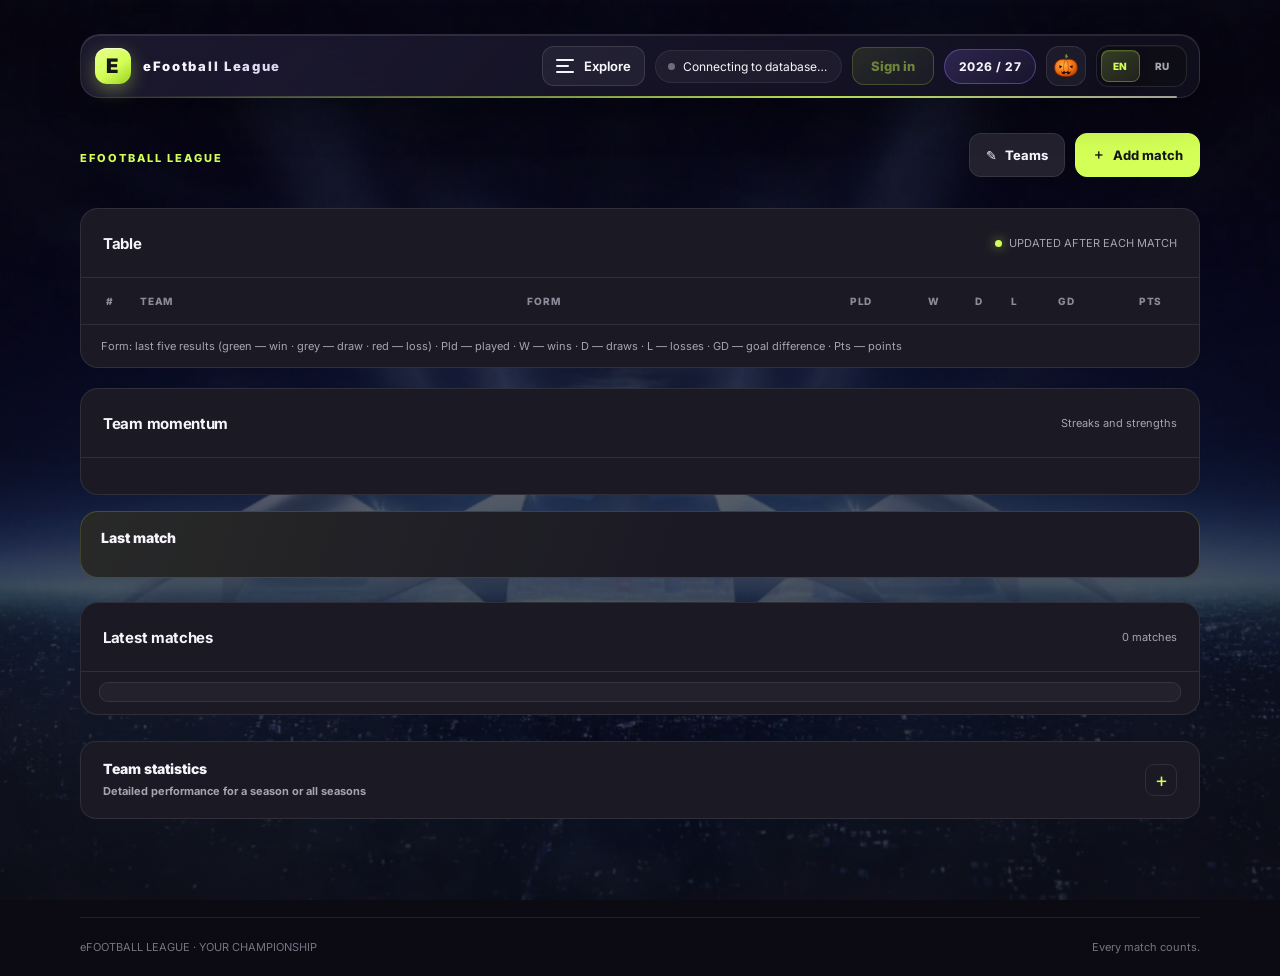
==== index.html @ 44149629 "hl6" ====
<!doctype html>
<html lang="en">

<head>
    <meta charset="utf-8">
    <meta name="viewport" content="width=device-width, initial-scale=1">
    <meta name="theme-color" content="#111019">
    <title>eFootball League</title>
    <link rel="preconnect" href="https://fonts.googleapis.com">
    <link rel="stylesheet" href="https://fonts.googleapis.com/css2?family=Creepster&family=Inter:wght@400;600;700;800&family=Oswald:wght@500;600;700&display=swap">
    <script>try { if (localStorage.getItem("leagueTheme") === "halloween") document.documentElement.dataset.theme = "halloween"; } catch (e) { }</script>
    <link rel="stylesheet" href="css/style.css">
</head>

<body>
    <div class="hw-fx" aria-hidden="true">
        <div class="hw-fog hw-fog-a"></div>
        <div class="hw-fog hw-fog-b"></div>
        <div class="hw-lightning"></div>
        <i class="hw-bat" style="top:12%;--dur:16s;--dl:0s;--sz:46px"></i>
        <i class="hw-bat" style="top:30%;--dur:22s;--dl:5s;--sz:30px"></i>
        <i class="hw-bat" style="top:55%;--dur:19s;--dl:9s;--sz:38px"></i>
        <i class="hw-bat" style="top:75%;--dur:26s;--dl:2s;--sz:26px"></i>
        <i class="hw-ember" style="left:8%;--dur:9s;--dl:0s"></i><i class="hw-ember" style="left:22%;--dur:12s;--dl:3s"></i><i class="hw-ember" style="left:41%;--dur:10s;--dl:6s"></i><i class="hw-ember" style="left:57%;--dur:13s;--dl:1s"></i><i class="hw-ember" style="left:73%;--dur:11s;--dl:4s"></i><i class="hw-ember" style="left:90%;--dur:14s;--dl:7s"></i>
        <div class="hw-vignette"></div>
    </div>
    <div class="page-shell">
        <header class="topbar">
            <div class="brand"><span class="brand-mark" aria-hidden="true">E</span><span>eFootball League</span></div>
            <div class="topbar-right">
                <details class="site-menu" id="siteMenu">
                    <summary aria-controls="siteMenuLinks" data-i18n-aria-label="siteMenu" aria-label="Explore">
                        <span class="site-menu-icon" aria-hidden="true"><i></i><i></i><i></i></span>
                        <span class="site-menu-label" data-i18n="siteMenu">Explore</span>
                    </summary>
                    <nav class="site-menu-panel" id="siteMenuLinks" aria-label="Explore" data-i18n-aria-label="siteMenu">
                        <a href="cards.html" data-i18n="dbLink">Card database</a>
                        <a href="global/global.html" data-i18n="globalLink">Team analytics</a>
                        <a href="global/global.html#achievements" data-i18n="achievementsLink">Achievements</a>
                        <button type="button" id="myProfileButton" data-i18n="myProfile">My profile</button>
                        <button type="button" id="friendsButton" data-i18n="friendsLink">Friends</button>
                    </nav>
                </details>
                <span id="authStatus" role="status"                 data-i18n="authStatus">Connecting to database…</span>
                <button class="button button-quiet" id="authButton" type="button" disabled data-i18n="authButton">Sign in</button>
                <span class="season-tag">2026 / 27</span>
                <button class="theme-toggle" id="themeToggle" type="button" aria-pressed="false" title="Halloween theme" aria-label="Halloween theme"><svg viewBox="0 0 32 32" aria-hidden="true"><defs><radialGradient id="pkBody" cx="40%" cy="35%" r="75%"><stop offset="0" stop-color="#ffb347"/><stop offset=".6" stop-color="#f26a0f"/><stop offset="1" stop-color="#a73a00"/></radialGradient></defs><path d="M16 7c-2-3-1-5 1-6 0 2 1 3 2 3z" fill="#5a8f2a"/><path d="M16 8c-9-2-14 3-14 10s5 11 14 11 14-4 14-11S25 6 16 8z" fill="url(#pkBody)" stroke="#7a2400" stroke-width="1"/><path d="M16 8c-4 3-4 18 0 21M16 8c4 3 4 18 0 21" fill="none" stroke="#a73a00" stroke-width=".9" opacity=".7"/><path class="pk-eye" d="M7.5 15l4 1.2-3.2 3z M24.5 15l-4 1.2 3.2 3z M10 22l2 1.6 1.6-1.6 2.4 1.8 2.4-1.8 1.6 1.6 2-1.6-1 3.2-2.4.8-2.6-1.6-2.6 1.6-2.4-.8z" fill="#2a0d00"/></svg></button>
                <div class="language-toggle" aria-label="Language">
                    <button class="lang-btn lang-active" data-lang="en" type="button">EN</button>
                    <button class="lang-btn" data-lang="ru" type="button">RU</button>
                </div>
            </div>
        </header>

        <section class="welcome-banner" id="welcomeBanner" aria-live="polite" hidden>
            <span class="welcome-team-badge" id="welcomeTeamBadge" aria-hidden="true"></span>
            <div class="welcome-copy">
                <p id="welcomeGreeting"></p>
                <span id="welcomeTeamName"></span>
            </div>
        </section>

        <main>
            <section class="intro">
                <div>
                    <p class="eyebrow" data-i18n="eyebrow">eFootball League</p>
                </div>
                <div class="actions">
                    <button class="button analyst-tab" id="analystNotificationsButton" type="button" aria-controls="analystBriefing" aria-expanded="false" data-i18n-aria-label="analystTab" aria-label="Staff" hidden>
                        <svg class="analyst-launcher-icon" viewBox="0 0 24 24" fill="none" aria-hidden="true"><path d="M20 11.5a7.5 7.5 0 0 1-7.5 7.5 8 8 0 0 1-3.4-.76L4 20l1.48-4.1A7.47 7.47 0 0 1 5 12a7.5 7.5 0 1 1 15 .5Z" stroke="currentColor" stroke-width="1.8" stroke-linecap="round" stroke-linejoin="round"/><path d="M8.5 12h.01M12 12h.01M15.5 12h.01" stroke="currentColor" stroke-width="2.4" stroke-linecap="round"/></svg><span data-i18n="analystTab">Staff</span><b id="analystNotificationCount" hidden></b>
                    </button>
                    <button class="button" id="editTeamsButton" type="button" data-i18n="editTeams"><span aria-hidden="true">✎</span>
                        Teams</button>
                    <button class="button button-primary" id="addMatchButton" type="button" data-i18n="addMatch"><span
                            aria-hidden="true">＋</span> Add match</button>
                </div>
            </section>

            <section class="panel analyst-briefing" id="analystBriefing" aria-labelledby="analystBriefingTitle" hidden>
                <header class="analyst-briefing-head">
                    <div>
                        <p class="analyst-kicker" data-i18n="analystKicker">PRIVATE TEAM BRIEFING</p>
                        <h2 id="analystBriefingTitle" data-i18n="analystTitle">The analyst room</h2>
                        <p data-i18n="analystSubtitle">One focused recommendation, based on your recent matches.</p>
                    </div>
                    <div class="analyst-staff-avatar-wrap">
                        <img id="analystBriefingAvatar" class="analyst-staff-avatar" alt="">
                        <div class="analyst-staff-meta">
                            <span id="analystBriefingAuthor"></span>
                            <small id="analystPresence" class="analyst-presence" role="status"></small>
                        </div>
                    </div>
                    <button class="analyst-panel-close" id="analystPanelClose" type="button" data-i18n-aria-label="closeAnalystPanel" aria-label="Close briefing">×</button>
                </header>
                <div class="analyst-tension" aria-label="Dressing-room tension">
                    <div class="analyst-tension-label">
                        <span data-i18n="analystTension">Dressing-room tension</span>
                        <strong id="analystTensionState"></strong>
                    </div>
                    <div class="analyst-tension-track" id="analystTensionTrack" role="meter" aria-valuemin="0" aria-valuemax="100" aria-valuenow="50">
                        <span id="analystTensionFill"></span>
                    </div>
                </div>
                <section class="analyst-conversation" aria-labelledby="analystConversationTitle">
                    <h3 id="analystConversationTitle" data-i18n="analystAskTitle">What should we look at?</h3>
                    <div class="analyst-conversation-history" id="analystConversationHistory" aria-live="polite"></div>
                    <div class="analyst-typing" id="analystTyping" role="status" hidden>
                        <img class="analyst-chat-avatar" id="analystTypingAvatar" alt="">
                        <span data-i18n="analystTyping">The analyst is typing</span>
                        <span class="analyst-typing-dots" aria-hidden="true"><i></i><i></i><i></i></span>
                    </div>
                    <div class="analyst-question-choices" id="analystQuestionChoices" data-i18n-aria-label="analystAskTitle" aria-label="Ask the analyst">
                        <button class="analyst-question" type="button" data-analyst-question="improve" data-i18n="analystQuestionImprove">What should I improve?</button>
                        <button class="analyst-question" type="button" data-analyst-question="analyze" data-i18n="analystQuestionAnalyze">Analyze recent matches</button>
                        <button class="analyst-question" type="button" data-analyst-question="motivate" data-i18n="analystQuestionMotivate">I need motivation</button>
                    </div>
                </section>
                <div class="analyst-notice-list" id="analystNoticeList" aria-live="polite"></div>
            </section>

            <section class="panel proposals-panel" id="proposalsPanel" aria-live="polite" hidden>
                <h2 data-i18n="proposalsTitle">Match results awaiting confirmation</h2>
                <div class="proposals-list" id="proposalsList"></div>
            </section>

            <section class="hero-card" aria-label="League information">
                <div class="hero-fx" aria-hidden="true">
                    <div class="fx-moon"></div>
                    <div class="fx-fog fx-fog-a"></div>
                    <div class="fx-fog fx-fog-b"></div>
                    <div class="fx-web"></div>
                    <div class="fx-eyes" style="left:46%;top:22%"><i></i><i></i></div>
                    <div class="fx-eyes" style="left:63%;top:58%;--s:.7;--dl:2.5s"><i></i><i></i></div>
                    <div class="fx-eyes" style="left:30%;top:68%;--s:.55;--dl:5s"><i></i><i></i></div>
                    <i class="fx-bat" style="top:18%;--dur:9s;--dl:0s;--sz:34px"></i>
                    <i class="fx-bat" style="top:42%;--dur:12s;--dl:3s;--sz:24px"></i>
                    <i class="fx-bat" style="top:12%;--dur:14s;--dl:6s;--sz:40px"></i>
                    <i class="fx-bat" style="top:55%;--dur:10s;--dl:8s;--sz:20px"></i>
                    <i class="fx-spark" style="left:58%;--dur:6s;--dl:0s"></i><i class="fx-spark" style="left:70%;--dur:8s;--dl:2s"></i><i class="fx-spark" style="left:80%;--dur:7s;--dl:4s"></i><i class="fx-spark" style="left:90%;--dur:9s;--dl:1s"></i>
                </div>
                <div class="hero-content">
                    <h2 class="hero-title">eFootball League</h2>
                </div>
                <div class="blood-ticker" aria-hidden="true">
                    <div class="blood-drips">
                        <i style="left:4%;--h:22px;--d:3.2s"></i><i style="left:11%;--h:14px;--d:4.1s"></i><i style="left:19%;--h:28px;--d:3.6s"></i><i style="left:27%;--h:16px;--d:4.8s"></i><i style="left:35%;--h:24px;--d:3.9s"></i><i style="left:43%;--h:12px;--d:5s"></i><i style="left:52%;--h:26px;--d:3.4s"></i><i style="left:60%;--h:15px;--d:4.4s"></i><i style="left:68%;--h:23px;--d:3.8s"></i><i style="left:76%;--h:13px;--d:4.6s"></i><i style="left:84%;--h:27px;--d:3.3s"></i><i style="left:92%;--h:17px;--d:4.2s"></i>
                    </div>
                    <div class="blood-track">
                        <span><b data-i18n="halloween">HAPPY HALLOWEEN</b><em>🦇</em><b data-i18n="halloween">HAPPY HALLOWEEN</b><em>🎃</em><b data-i18n="halloween">HAPPY HALLOWEEN</b><em>💀</em><b data-i18n="halloween">HAPPY HALLOWEEN</b><em>🕸</em></span>
                        <span><b data-i18n="halloween">HAPPY HALLOWEEN</b><em>🦇</em><b data-i18n="halloween">HAPPY HALLOWEEN</b><em>🎃</em><b data-i18n="halloween">HAPPY HALLOWEEN</b><em>💀</em><b data-i18n="halloween">HAPPY HALLOWEEN</b><em>🕸</em></span>
                    </div>
                </div>
            </section>

            <section class="panel standings-panel" aria-labelledby="tableTitle">
                <div class="panel-heading">
                    <h2 id="tableTitle" data-i18n="tableTitle">Table</h2>
                    <span class="live-label" data-i18n="updatedAfterMatch"><span class="live-dot"></span> UPDATED AFTER EACH MATCH</span>
                </div>
                <div class="table-wrap">
                    <table>
                        <thead>
                            <tr>
                                <th scope="col" data-i18n="colPos">#</th>
                                <th scope="col" data-i18n="colTeam">Team</th>
                                <th scope="col" title="Results from the last five matches" data-i18n="colForm">Form</th>
                                <th scope="col" title="Played" data-i18n="colPlayed">Pld</th>
                                <th scope="col" title="Wins" data-i18n="colW">W</th>
                                <th scope="col" title="Draws" data-i18n="colD">D</th>
                                <th scope="col" title="Losses" data-i18n="colL">L</th>
                                <th scope="col" title="Goal difference" data-i18n="colGD">GD</th>
                                <th scope="col" title="Points" data-i18n="colPts">Pts</th>
                            </tr>
                        </thead>
                        <tbody id="standingsBody"></tbody>
                    </table>
                </div>
                <div class="table-footer" data-i18n="tableFooter">Form: last five results (green — win · grey — draw · red — loss) · Pld — played · W — wins · D — draws · L — losses · GD — goal difference · Pts — points</div>
            </section>

            <section class="panel team-momentum-panel" aria-labelledby="teamMomentumTitle">
                <div class="panel-heading">
                    <h2 id="teamMomentumTitle" data-i18n="teamMomentumTitle">Team momentum</h2>
                    <span class="live-label" data-i18n="teamMomentumSubtitle">Streaks and strengths</span>
                </div>
                <div class="team-momentum-grid" id="teamMomentumList" aria-live="polite"></div>
            </section>

            <details class="last-match-panel panel" id="lastMatchPanel" aria-labelledby="lastMatchTitle">
                <summary class="last-match-summary">
                    <div class="last-match-heading">
                        <h2 id="lastMatchTitle" data-i18n="lastMatchTitle">Last match</h2>
                        <span class="last-match-date" id="lastMatchDate"></span>
                    </div>
                    <div class="last-match-result" id="lastMatchResult"></div>
                </summary>
                <div id="lastMatchStats"></div>
            </details>

            <section class="championship-race panel" aria-label="Championship race">
                <div class="panel-heading">
                    <h2 data-i18n="championshipTitle">Championship Race</h2>
                    <div class="race-heading-meta">
                        <span class="race-live-indicator"><span class="race-live-dot"></span><span data-i18n="liveSimulation">LIVE SIMULATION</span></span>
                        <span class="race-status" id="raceStatus">—</span>
                    </div>
                </div>
                <div class="race-grid" id="raceGrid">
                    <div class="race-team race-team-one">
                        <div class="race-team-badge" id="raceTeamOneBadge"></div>
                        <div class="race-team-info">
                            <div class="race-team-name" id="raceTeamOneName">Team One</div>
                            <div class="race-team-points" id="raceTeamOnePts">0 pts</div>
                        </div>
                        <div class="race-team-odds">
                            <div class="race-odds-label" data-i18n="chance">Chance</div>
                            <div class="race-odds-value" id="raceTeamOneOdds">—</div>
                        </div>
                    </div>
                    <div class="race-team race-team-two">
                        <div class="race-team-badge" id="raceTeamTwoBadge"></div>
                        <div class="race-team-info">
                            <div class="race-team-name" id="raceTeamTwoName">Team Two</div>
                            <div class="race-team-points" id="raceTeamTwoPts">0 pts</div>
                        </div>
                        <div class="race-team-odds">
                            <div class="race-odds-label" data-i18n="chance">Chance</div>
                            <div class="race-odds-value" id="raceTeamTwoOdds">—</div>
                        </div>
                    </div>
                </div>
                <div class="race-footer" id="raceFooter"></div>
                <p class="race-disclaimer" data-i18n="raceDisclaimer">Live estimate from season results with simulated momentum. Not live-match odds.</p>
                <canvas id="raceChart" height="120"></canvas>
            </section>

            <section class="upcoming-match panel" aria-labelledby="upcomingMatchTitle">
                <div class="upcoming-match-heading">
                    <div>
                        <h2 id="upcomingMatchTitle" data-i18n="upcomingMatchTitle">Upcoming match</h2>
                        <p data-i18n="upcomingMatchSubtitle">Match odds are separate from championship chances</p>
                    </div>
                    <span class="race-live-indicator"><span class="race-live-dot"></span><span data-i18n="liveSimulation">LIVE SIMULATION</span></span>
                </div>
                <div class="upcoming-fixture">
                    <div class="upcoming-team">
                        <span class="upcoming-team-badge" id="upcomingHomeBadge"></span>
                        <span class="upcoming-team-name" id="upcomingHomeName">FC Promashkov</span>
                    </div>
                    <span class="upcoming-vs" data-i18n="versus">VS</span>
                    <div class="upcoming-team upcoming-team-away">
                        <span class="upcoming-team-name" id="upcomingAwayName">FC Lionslav</span>
                        <span class="upcoming-team-badge" id="upcomingAwayBadge"></span>
                    </div>
                </div>
                <button class="button lineup-open-button" id="upcomingLineupsButton" type="button" data-i18n="lineupsButton">Lineups</button>
                <div class="upcoming-odds-grid" aria-live="polite">
                    <div class="upcoming-odds-item">
                        <span id="upcomingHomeLabel">FC Promashkov</span>
                        <strong id="upcomingHomeOdds">33.3%</strong>
                    </div>
                    <div class="upcoming-odds-item draw">
                        <span data-i18n="predictionDraw">Draw</span>
                        <strong id="upcomingDrawOdds">33.4%</strong>
                    </div>
                    <div class="upcoming-odds-item away">
                        <span id="upcomingAwayLabel">FC Lionslav</span>
                        <strong id="upcomingAwayOdds">33.3%</strong>
                    </div>
                </div>
                <canvas id="matchOddsChart" height="112" aria-label="Upcoming match outcome probability chart"></canvas>
                <p class="upcoming-match-note" id="upcomingMatchNote">No previous matches — equal starting estimate</p>
                <p class="upcoming-match-disclaimer" data-i18n="upcomingMatchDisclaimer">Historical match statistics with simulated movement. Not live-match data.</p>
            </section>

            <section class="five-match-forecast panel" aria-labelledby="forecastFiveTitle">
                <div class="forecast-five-heading">
                    <div>
                        <h2 id="forecastFiveTitle" data-i18n="forecastFiveTitle">Next 5 match forecast</h2>
                        <p data-i18n="forecastFiveSubtitle">Deterministic estimates from recent results and recorded match stats</p>
                    </div>
                    <span class="forecast-model-badge" data-i18n="forecastDataModel">DATA MODEL</span>
                </div>
                <div class="forecast-five-list" id="forecastFiveList" aria-live="polite"></div>
                <p class="forecast-five-note" id="forecastFiveNote"></p>
            </section>

            <section class="season-panel panel" aria-label="Season info">
                <div class="panel-heading">
                    <div class="season-header">
                        <span id="seasonBadge" class="season-badge">Season 1</span>
                        <span id="matchCounter" class="season-counter">0/36</span>
                    </div>
                    <button class="button button-primary" id="newSeasonBtn" style="display:none" data-i18n="newSeason">New Season</button>
                </div>
                <div class="season-grid">
                    <div class="season-card championships">
                        <h3 data-i18n="championships">Championships</h3>
                        <div id="champList"></div>
                    </div>
                    <div class="season-card head2head">
                        <h3 data-i18n="headToHead">Head to Head</h3>
                        <div class="h2h-row">
                            <strong id="h2hTeam0Name" class="h2h-team-name">Team 1</strong>
                            <span class="h2h-result"><span id="h2hTeam0Wins" class="h2h-stat">0</span><span class="h2h-label" data-i18n="winsLabel">W</span></span>
                            <span class="h2h-result"><span id="h2hTeam0Draws" class="h2h-stat">0</span><span class="h2h-label" data-i18n="drawsLabel">D</span></span>
                            <span class="h2h-result"><span id="h2hTeam0Losses" class="h2h-stat">0</span><span class="h2h-label" data-i18n="lossesLabel">L</span></span>
                        </div>
                        <div class="h2h-row">
                            <strong id="h2hTeam1Name" class="h2h-team-name">Team 2</strong>
                            <span class="h2h-result"><span id="h2hTeam1Wins" class="h2h-stat">0</span><span class="h2h-label" data-i18n="winsLabel">W</span></span>
                            <span class="h2h-result"><span id="h2hTeam1Draws" class="h2h-stat">0</span><span class="h2h-label" data-i18n="drawsLabel">D</span></span>
                            <span class="h2h-result"><span id="h2hTeam1Losses" class="h2h-stat">0</span><span class="h2h-label" data-i18n="lossesLabel">L</span></span>
                        </div>
                        <div class="h2h-footer">
                            <span id="h2hGoalsSummary">Goals: 0 — 0</span>
                            <span id="h2hMatchesSummary">Total: 0 matches</span>
                        </div>
                    </div>
                </div>
            </section>

            <section class="panel match-history-panel" aria-labelledby="matchesTitle">
                <div class="panel-heading">
                    <h2 id="matchesTitle" data-i18n="latestMatches">Latest matches</h2>
                    <span class="live-label" id="matchesCount">0 matches</span>
                </div>
                <div class="match-list" id="matchList"></div>
                <button class="match-history-toggle" id="matchHistoryToggle" type="button" aria-controls="matchList" aria-expanded="false" hidden></button>
            </section>
            <div class="tip"><span class="tip-icon" aria-hidden="true">✦</span><span data-i18n="tipText">A win earns <strong>3 points</strong>; a draw earns <strong>1</strong>. Sign in to save results to your shared league and keep them in sync.</span></div>

            <details class="team-stats-panel panel">
                <summary class="team-stats-summary">
                    <span class="team-stats-summary-title">
                        <span id="teamStatsTitle" data-i18n="teamStatsTitle">Team statistics</span>
                        <span data-i18n="teamStatsDescription">Detailed performance for a season or all seasons</span>
                    </span>
                </summary>
                <div class="team-stats-content">
                    <div class="team-stats-mode" role="group" data-i18n-aria-label="teamStatsView">
                        <button class="team-stats-mode-button active" type="button" data-stats-mode="single" aria-pressed="true" data-i18n="teamStatsSingleMode">One team</button>
                        <button class="team-stats-mode-button" type="button" data-stats-mode="compare" aria-pressed="false" data-i18n="teamStatsCompareMode">Compare teams</button>
                    </div>
                    <div class="team-stats-filters">
                        <label class="team-stats-filter" id="teamStatsTeamFilter">
                            <span data-i18n="teamStatsTeam">Team</span>
                            <select id="teamStatsTeamSelect"></select>
                        </label>
                        <label class="team-stats-filter" id="teamStatsTeamFilter2" hidden>
                            <span data-i18n="teamStatsVersus">Compare with</span>
                            <select id="teamStatsTeamSelect2"></select>
                        </label>
                        <label class="team-stats-filter">
                            <span data-i18n="teamStatsPeriod">Period</span>
                            <select id="teamStatsSeasonSelect"></select>
                        </label>
                    </div>
                    <button class="button lineup-open-button" id="teamStatsLineupButton" type="button" data-i18n="teamLineup">Team lineup</button>
                    <p class="team-stats-compare-label" data-i18n="teamStatsCompare">Team comparison</p>
                    <div class="team-stats-clubs" id="teamStatsClubs"></div>
                    <div class="team-stats-grid" id="teamStatsGrid" aria-live="polite"></div>
                    <p class="team-stats-empty" id="teamStatsEmpty" data-i18n="noTeamStats" hidden>No matches for this selection yet.</p>
                    <p class="team-stats-footnote" data-i18n="teamStatsFootnote">Averages use only matches where each statistic was recorded. Shot conversion = goals in matches with shot data divided by recorded shots.</p>
                </div>
            </details>

            <section class="news-section panel" aria-labelledby="newsTitle">
                <div class="panel-heading">
                    <div>
                        <h2 id="newsTitle" data-i18n="leagueNews">League news</h2>
                        <p class="news-subtitle" data-i18n="newsSubtitle">Stories, photos and updates from the league</p>
                    </div>
                    <button class="button button-primary" id="addNewsButton" type="button" disabled data-i18n="addNews">
                        <span aria-hidden="true">＋</span> Add news
                    </button>
                </div>
                <div class="news-grid" id="newsList" aria-live="polite">
                    <p class="news-empty" data-i18n="loadingNews">Loading news…</p>
                </div>
            </section>
            <section class="community-section" id="communitySection" aria-labelledby="communityTitle" hidden>
                <aside class="community-sidebar" aria-label="Community navigation">
                    <a class="community-brand" href="index.html#community/profile"><span class="brand-mark">E</span><span>eFootball<br>Community</span></a>
                    <div class="community-side-user" id="communitySideUser"></div>
                    <nav class="community-side-nav">
                        <button type="button" data-community-page="profile"><span aria-hidden="true">⌂</span><span data-i18n="myProfile">My profile</span></button>
                        <button type="button" data-community-page="friends"><span aria-hidden="true">♧</span><span data-i18n="friendsLink">Friends</span></button>
                        <button type="button" data-community-page="messages"><span aria-hidden="true">✉</span><span data-i18n="messagesLink">Messages</span><b id="messageUnread" hidden></b></button>
                        <button type="button" data-community-page="achievements"><span aria-hidden="true">◇</span><span data-i18n="achievementsLink">Achievements</span></button>
                        <button type="button" data-community-page="edit"><span aria-hidden="true">⚙</span><span data-i18n="editProfile">Edit profile</span></button>
                    </nav>
                    <a class="community-back" href="index.html" data-i18n="backToLeague">← Back to league</a>
                </aside>
                <div class="community-main">
                    <header class="community-topbar">
                        <div>
                            <p class="eyebrow" data-i18n="communityEyebrow">LEAGUE COMMUNITY</p>
                            <h1 id="communityTitle" data-i18n="myProfile">My profile</h1>
                        </div>
                        <div class="community-top-actions">
                            <button type="button" class="community-icon-button" data-community-page="messages" aria-label="Messages">✉<b id="messageUnreadTop" hidden></b></button>
                        </div>
                    </header>
                    <div class="community-screen" id="communityProfileView"><div class="friend-profile" id="friendProfile"></div></div>
                    <div class="community-screen" id="communityEditView" hidden><div id="communityEditContent"></div></div>
                    <div class="community-screen" id="communityFriendsView" hidden>
                        <div class="community-page-heading"><h2 data-i18n="friendsLink">Friends</h2><p data-i18n="friendsPageDesc">Your football circle</p></div>
                        <div class="friends-tabs" role="tablist">
                            <button type="button" class="friends-tab" data-tab="friends" data-i18n="friendsTabFriends">Friends</button>
                            <button type="button" class="friends-tab" data-tab="requests" data-i18n="friendsTabRequests">Requests</button>
                            <button type="button" class="friends-tab" data-tab="search" data-i18n="friendsTabSearch">Find players</button>
                        </div>
                        <form class="friends-search" id="friendSearchForm" hidden>
                            <input id="friendSearchInput" type="search" minlength="2" maxlength="24" autocomplete="off"
                                data-i18n-placeholder="friendSearchPlaceholder" placeholder="Nickname">
                            <button class="button button-primary" type="submit" data-i18n="friendSearchButton">Search</button>
                        </form>
                        <div class="friends-list" id="friendsList"></div>
                    </div>
                    <div class="community-screen" id="communityAchievementsView" hidden></div>
                    <div class="community-screen" id="communityMessagesView" hidden>
                        <div class="community-page-heading"><h2 data-i18n="messagesLink">Messages</h2><p data-i18n="messagesDesc">Private conversations with friends</p></div>
                        <div class="messages-layout">
                            <div class="messages-people" id="messagesPeople"></div>
                            <div class="messages-chat" id="messagesChat"><p class="friends-empty" data-i18n="chooseConversation">Choose a friend to start chatting.</p></div>
                        </div>
                    </div>
                </div>
            </section>
        </main>
        <footer><span data-i18n="footer1">eFOOTBALL LEAGUE · YOUR CHAMPIONSHIP</span><span data-i18n="footer2">Every match counts.</span></footer>
    </div>

    <dialog id="matchDialog" aria-labelledby="matchDialogTitle">
        <form class="dialog-inner" id="matchForm">
            <div class="dialog-header">
                <div>
                    <h2 id="matchDialogTitle" data-i18n="matchDialogTitle">Add match result</h2>
                    <p data-i18n="matchDialogDesc">Enter the score for a match you played</p>
                </div>
                <button class="close-button" type="button" data-close="matchDialog" aria-label="Close">×</button>
            </div>
            <div class="match-tabs" role="tablist">
                <button class="match-tab active" id="matchTabResult" type="button" role="tab" aria-selected="true" data-i18n="matchTabResult">Result</button>
                <button class="match-tab" id="matchTabLineups" type="button" role="tab" aria-selected="false"><span data-i18n="matchTabLineups">Confirm lineups</span> <span class="match-tab-status" id="matchTabStatus" aria-hidden="true"></span></button>
            </div>
            <div id="matchPanelResult">
            <div class="match-team-pickers">
                <div class="match-team-picker">
                    <span class="match-team-picker-badge" id="homeTeamBadge" aria-hidden="true"></span>
                    <div class="field">
                        <label for="homeTeam" data-i18n="homeTeam">Home team</label>
                        <select id="homeTeam" required></select>
                    </div>
                </div>
                <button class="match-swap-button" id="swapMatchTeams" type="button" data-i18n-title="swapTeams" data-i18n-aria-label="swapTeams">
                    <span aria-hidden="true">⇄</span>
                </button>
                <div class="match-team-picker">
                    <span class="match-team-picker-badge" id="awayTeamBadge" aria-hidden="true"></span>
                    <div class="field">
                        <label for="awayTeam" data-i18n="awayTeam">Away team</label>
                        <select id="awayTeam" required></select>
                    </div>
                </div>
            </div>
            <div class="score-fields">
                <div class="field"><label for="homeGoals" data-i18n="goals">Goals</label><input id="homeGoals" type="number" min="0"
                        max="99" inputmode="numeric" required></div>
                <div class="score-divider" aria-hidden="true">:</div>
                <div class="field"><label for="awayGoals" data-i18n="goals">Goals</label><input id="awayGoals" type="number" min="0"
                        max="99" inputmode="numeric" required></div>
            </div>
            <section class="stats-entry" aria-labelledby="statsEntryTitle">
                <h3 id="statsEntryTitle" data-i18n="matchStats">Match statistics <span>Optional</span></h3>
                <p data-i18n="statsOptional">Leave any statistic blank if you do not have it.</p>
                <div class="stats-entry-head" aria-hidden="true">
                    <span data-i18n="statistic">Statistic</span><span id="homeStatsTeam">Home</span><span id="awayStatsTeam">Away</span>
                </div>
                <div class="stats-entry-row">
                    <span data-i18n="shots">Shots</span>
                    <input id="homeShots" type="number" min="0" max="999" inputmode="numeric" aria-label="Home team shots">
                    <input id="awayShots" type="number" min="0" max="999" inputmode="numeric" aria-label="Away team shots">
                </div>
                <div class="stats-entry-row">
                    <span data-i18n="shotsOnTarget">Shots on target</span>
                    <input id="homeShotsOnTarget" type="number" min="0" max="999" inputmode="numeric" aria-label="Home team shots on target">
                    <input id="awayShotsOnTarget" type="number" min="0" max="999" inputmode="numeric" aria-label="Away team shots on target">
                </div>
                <div class="stats-entry-row">
                    <span data-i18n="possession">Possession (%)</span>
                    <input id="homePossession" type="number" min="0" max="100" inputmode="numeric" aria-label="Home team possession percentage">
                    <input id="awayPossession" type="number" min="0" max="100" inputmode="numeric" aria-label="Away team possession percentage">
                </div>
                <div class="stats-entry-row">
                    <span data-i18n="passes">Passes</span>
                    <input id="homePasses" type="number" min="0" max="9999" inputmode="numeric" aria-label="Home team passes">
                    <input id="awayPasses" type="number" min="0" max="9999" inputmode="numeric" aria-label="Away team passes">
                </div>
            </section>
            </div>
            <div id="matchPanelLineups" hidden>
                <h3 class="lineup-confirm-title" data-i18n="lineupConfirmTitle">Confirm lineups</h3>
                <p class="lineup-confirm-desc" data-i18n="lineupConfirmDesc">The current lineups will be saved with this match so you can look back at them later.</p>
                <div class="lineup-confirm-cards" id="lineupConfirmCards"></div>
                <label class="lineup-confirm-check"><input type="checkbox" id="lineupConfirmCheck"><span data-i18n="lineupConfirmCheck">I confirm both lineups for this match</span></label>
            </div>
            <p class="form-error" id="matchError" role="alert"></p>
            <div class="dialog-actions"><button class="button button-quiet" type="button"
                    data-close="matchDialog" data-i18n="cancel">Cancel</button><button class="button button-primary"
                    type="submit" data-i18n="saveResult">Save result</button></div>
        </form>
    </dialog>

    <dialog id="teamsDialog" aria-labelledby="teamsDialogTitle">
        <form class="dialog-inner" id="teamsForm">
            <div class="dialog-header">
                <div>
                    <h2 id="teamsDialogTitle" data-i18n="teamsDialogTitle">Your teams</h2>
                    <p data-i18n="teamsDialogDesc">Choose names for your league</p>
                </div>
                <button class="close-button" type="button" data-close="teamsDialog" aria-label="Close">×</button>
            </div>
            <div id="teamsList" class="teams-list"></div>
            <button class="button button-quiet" type="button" id="addTeamButton" data-i18n="addTeam">+ Add team</button>
            <p class="form-error" id="teamsError" role="alert"></p>
            <div class="dialog-actions"><button class="button button-quiet" type="button"
                    data-close="teamsDialog" data-i18n="cancel">Cancel</button><button class="button button-primary"
                    type="submit" data-i18n="saveTeams">Save teams</button></div>
        </form>
    </dialog>
    <dialog id="lineupDialog" class="lineup-dialog" data-mode="view" aria-labelledby="lineupDialogTitle">
        <div class="dialog-inner">
            <div class="dialog-header">
                <div>
                    <h2 id="lineupDialogTitle">Team lineup</h2>
                    <p id="lineupDialogDesc"></p>
                </div>
                <button class="close-button" type="button" data-close="lineupDialog" aria-label="Close">×</button>
            </div>
            <div class="lineup-tabs" id="lineupTabs" role="tablist"></div>
            <div class="lineup-ticker lineup-view-only" aria-live="off">
                <span class="lineup-ticker-live"></span>
                <div class="lineup-ticker-window"><div class="lineup-ticker-track" id="lineupTicker"></div></div>
            </div>
            <div class="lineup-toolbar lineup-edit-only">
                <label class="lineup-formation">
                    <span data-i18n="lineupFormation">Formation</span>
                    <select id="lineupFormation"></select>
                </label>
                <button class="button button-quiet" id="lineupAddPlayer" type="button" data-i18n="lineupAddPlayer">Add player</button>
                <button class="button button-quiet" id="lineupReset" type="button" data-i18n="lineupReset">Reset</button>
            </div>
            <div class="lineup-layout">
                <div>
                    <div class="lineup-pitch" id="lineupPitch"></div>
                    <p class="lineup-hint lineup-edit-only" data-i18n="lineupPitchHint">Drag players on the pitch to place them freely</p>
                    <p class="lineup-formation-badge lineup-view-only" id="lineupFormationBadge"></p>
                </div>
                <div class="lineup-roster" id="lineupRoster"></div>
            </div>
            <p class="form-error" id="lineupError" role="alert"></p>
            <div class="dialog-actions">
                <button class="button button-quiet lineup-view-only" type="button" data-close="lineupDialog" data-i18n="lineupClose">Close</button>
                <button class="button button-primary lineup-view-only" id="lineupEdit" type="button" data-i18n="lineupEditMode">⚙ Edit lineup</button>
                <button class="button button-quiet lineup-edit-only" id="lineupBack" type="button" data-i18n="lineupBack">Back to lineup</button>
                <button class="button button-primary lineup-edit-only" id="lineupSave" type="button" data-i18n="lineupSave">Save lineup</button>
            </div>
        </div>
    </dialog>
    <dialog id="matchLineupDialog" class="lineup-dialog match-lineup-dialog" aria-labelledby="matchLineupTitle">
        <div class="dialog-inner">
            <div class="dialog-header">
                <div>
                    <h2 id="matchLineupTitle" data-i18n="matchLineupTitle">Match lineups</h2>
                    <p id="matchLineupDate"></p>
                </div>
                <button class="close-button" type="button" data-close="matchLineupDialog" aria-label="Close">×</button>
            </div>
            <div class="match-lineup-scoreboard" id="matchLineupScoreboard"></div>
            <div class="match-lineup-body" id="matchLineupBody"></div>
            <div class="dialog-actions">
                <button class="button button-quiet" type="button" data-close="matchLineupDialog" data-i18n="lineupClose">Close</button>
            </div>
        </div>
    </dialog>
    <dialog id="newsDialog" aria-labelledby="newsDialogTitle">
        <form class="dialog-inner" id="newsForm">
            <div class="dialog-header">
                <div>
                    <h2 id="newsDialogTitle" data-i18n="newsDialogTitle">Publish league news</h2>
                    <p data-i18n="newsDialogDesc">Add a photo and a story for everyone to see</p>
                </div>
                <button class="close-button" type="button" data-close="newsDialog" aria-label="Close">×</button>
            </div>
            <div class="field">
                <label for="newsTitleInput" data-i18n="headline">Headline</label>
                <input id="newsTitleInput" type="text" maxlength="120" required>
            </div>
            <div class="field">
                <label for="newsDescriptionInput" data-i18n="description">Description</label>
                <textarea id="newsDescriptionInput" maxlength="3000" rows="5" required></textarea>
            </div>
            <div class="field">
                <label for="newsImageInput" data-i18n="photoLabel">Photo (JPEG, PNG or WebP, up to 5 MB)</label>
                <input id="newsImageInput" type="file" accept="image/jpeg,image/png,image/webp" required>
            </div>
            <img class="news-image-preview" id="newsImagePreview" alt="Selected news photo preview" hidden>
            <p class="form-error" id="newsError" role="alert"></p>
            <div class="dialog-actions">
                <button class="button button-quiet" type="button" data-close="newsDialog" data-i18n="cancel">Cancel</button>
                <button class="button button-primary" id="publishNewsButton" type="submit" data-i18n="publishNews">Publish news</button>
            </div>
        </form>
    </dialog>
    <dialog id="newsViewDialog" aria-labelledby="newsViewDialogTitle">
        <div class="dialog-inner">
            <div class="dialog-header">
                <div>
                    <h2 id="newsViewDialogTitle" data-i18n="leagueNews">League news</h2>
                    <p class="news-view-date"></p>
                </div>
                <button class="close-button" type="button" data-close="newsViewDialog" aria-label="Close">×</button>
            </div>
            <img id="newsViewImage" class="news-view-image" alt="News photo">
            <h3 id="newsViewTitle"></h3>
            <div id="newsViewDescription" class="news-view-description"></div>
        </div>
    </dialog>
    <dialog id="authDialog" aria-labelledby="authDialogTitle">
        <form class="dialog-inner" id="authForm">
            <div class="dialog-header">
                <div>
                    <h2 id="authDialogTitle" data-i18n="authDialogTitle">Sign in to your league</h2>
                    <p data-i18n="authDialogDesc">Use an account created in Supabase</p>
                </div>
                <button class="close-button" type="button" data-close="authDialog" aria-label="Close">×</button>
            </div>
            <div class="field"><label for="authEmail" data-i18n="email">Email</label><input id="authEmail" type="email"
                    autocomplete="username" required></div>
            <div class="field"><label for="authPassword" data-i18n="password">Password</label><input id="authPassword" type="password"
                    autocomplete="current-password" required></div>
            <p class="form-error" id="authError" role="alert"></p>
            <div class="dialog-actions"><button class="button button-primary" type="submit" data-i18n="signIn">Sign in</button></div>
        </form>
    </dialog>
    <dialog id="achievementDialog" class="achievement-dialog" aria-labelledby="achievementDialogTitle">
        <div class="dialog-inner">
            <div class="dialog-header">
                <div><p class="eyebrow" data-i18n="achievementDetails">ACHIEVEMENT DETAILS</p><h2 id="achievementDialogTitle"></h2></div>
                <button class="close-button" type="button" data-close="achievementDialog" aria-label="Close">×</button>
            </div>
            <div id="achievementDialogContent"></div>
        </div>
    </dialog>
    <div class="toast" id="toast" role="status" aria-live="polite"></div>
    <aside class="analyst-toast" id="analystToast" aria-live="polite" hidden>
        <div class="analyst-toast-mark" aria-hidden="true">◈</div>
        <div class="analyst-toast-copy">
            <div class="analyst-toast-heading">
                <img id="analystToastAvatar" class="analyst-staff-avatar" alt="">
                <small id="analystToastAuthor"></small>
            </div>
            <p id="analystToastMessage"></p>
            <div class="analyst-toast-actions">
                <button type="button" id="analystToastView" data-i18n="analystView">Open briefing</button>
                <button type="button" id="analystToastHide" data-i18n="hideNotice">Dismiss</button>
            </div>
        </div>
    </aside>

    <script>
        (function () {
            var btn = document.getElementById("themeToggle");
            function sync() {
                var on = document.documentElement.dataset.theme === "halloween";
                btn.setAttribute("aria-pressed", on);
                var m = document.querySelector('meta[name="theme-color"]');
                if (m) m.content = on ? "#07030b" : "#111019";
            }
            btn.addEventListener("click", function () {
                var on = document.documentElement.dataset.theme !== "halloween";
                if (on) document.documentElement.dataset.theme = "halloween"; else delete document.documentElement.dataset.theme;
                try { localStorage.setItem("leagueTheme", on ? "halloween" : "default"); } catch (e) { }
                sync();
            });
            sync();
        })();
    </script>
    <script src="js/cards-data.js"></script>
    <script type="module" src="js/app.js"></script>
</body>

</html>
---- css/style.css ----
:root {
      color-scheme: dark;
      --ink: #f7f5fb;
      --muted: #a7a4b2;
      --surface: #1b1924;
      --surface-raised: #24212f;
      --line: rgba(255, 255, 255, .09);
      --lime: #d3ff57;
      --violet: #9c78ff;
      --pink: #f85a9e;
      --green: #b6ef67;
      --red: #ff7b82;
      --shadow: 0 24px 70px rgba(0, 0, 0, .26);
    }

    * {
      box-sizing: border-box;
    }

    body {
      min-width: 320px;
      margin: 0;
      background:
        linear-gradient(rgba(10, 9, 18, .48), rgba(10, 9, 18, .78)),
        url("../assets/img/global_background.jpg") center top / cover fixed,
        #111019;
      color: var(--ink);
      font-family: Inter, ui-sans-serif, system-ui, -apple-system, BlinkMacSystemFont, "Segoe UI", sans-serif;
      -webkit-font-smoothing: antialiased;
    }

    button,
    input,
    select {
      font: inherit;
    }

    button {
      color: inherit;
    }

    .page-shell {
      width: min(1120px, calc(100% - 40px));
      margin: 0 auto;
    }

    .topbar {
      height: 78px;
      display: flex;
      justify-content: space-between;
      align-items: center;
      border-bottom: 1px solid var(--line);
    }

    .brand {
      display: flex;
      align-items: center;
      gap: 12px;
      font-size: 13px;
      font-weight: 850;
      letter-spacing: .13em;
    }

    .brand-mark {
      width: 36px;
      height: 36px;
      display: grid;
      place-items: center;
      border-radius: 12px;
      background: var(--lime);
      color: #171718;
      font-size: 20px;
      font-weight: 950;
    }

    .topbar-right {
      display: flex;
      align-items: center;
      gap: 12px;
      color: var(--muted);
      font-size: 12px;
    }

    .season-tag {
      padding: 8px 11px;
      border: 1px solid var(--line);
      border-radius: 99px;
      color: var(--ink);
    }

    .language-toggle {
      display: inline-flex;
      align-items: center;
      gap: 3px;
      padding: 4px;
      border: 1px solid rgba(255, 255, 255, .1);
      border-radius: 12px;
      background: rgba(15, 14, 22, .72);
      box-shadow: inset 0 1px 0 rgba(255, 255, 255, .04);
    }

    .lang-btn {
      min-width: 39px;
      min-height: 32px;
      padding: 0 10px;
      border: 1px solid transparent;
      border-radius: 8px;
      background: transparent;
      color: var(--muted);
      cursor: pointer;
      font-size: 10px;
      font-weight: 850;
      letter-spacing: .08em;
      transition: color .18s ease, background .18s ease, border-color .18s ease, transform .18s ease;
    }

    .lang-btn:hover {
      color: var(--ink);
      background: rgba(255, 255, 255, .06);
    }

    .lang-btn.lang-active {
      border-color: rgba(211, 255, 87, .28);
      background: linear-gradient(145deg, rgba(211, 255, 87, .2), rgba(211, 255, 87, .09));
      color: var(--lime);
      box-shadow: 0 2px 10px rgba(0, 0, 0, .18), inset 0 1px 0 rgba(255, 255, 255, .08);
    }

    .lang-btn:active {
      transform: scale(.96);
    }

    .lang-btn:focus-visible {
      outline: 2px solid rgba(211, 255, 87, .7);
      outline-offset: 2px;
    }

    main {
      padding: 55px 0 72px;
    }

    .intro {
      display: flex;
      align-items: end;
      justify-content: space-between;
      gap: 24px;
      margin-bottom: 31px;
    }

    .eyebrow {
      margin: 0 0 12px;
      color: var(--lime);
      font-size: 11px;
      font-weight: 800;
      letter-spacing: .18em;
      text-transform: uppercase;
    }

    h1 {
      margin: 0;
      font-size: clamp(36px, 6vw, 62px);
      line-height: .98;
      letter-spacing: -.055em;
    }

    .intro-copy {
      max-width: 380px;
      margin: 15px 0 0;
      color: var(--muted);
      font-size: 14px;
      line-height: 1.65;
    }

    .actions {
      display: flex;
      gap: 10px;
      flex-shrink: 0;
    }

    .button {
      text-decoration: none;
      min-height: 44px;
      display: inline-flex;
      align-items: center;
      justify-content: center;
      gap: 8px;
      padding: 0 16px;
      border: 1px solid var(--line);
      border-radius: 12px;
      background: var(--surface-raised);
      color: var(--ink);
      font-size: 13px;
      font-weight: 750;
      cursor: pointer;
      transition: transform .18s ease, border-color .18s ease, background .18s ease;
    }

    .button:hover {
      transform: translateY(-2px);
      border-color: rgba(255, 255, 255, .24);
    }

    .button:disabled {
      transform: none;
      opacity: .48;
      cursor: not-allowed;
    }

    .button-primary {
      border-color: var(--lime);
      background: var(--lime);
      color: #171718;
    }

    .button-primary:hover {
      border-color: #e2ff98;
      background: #e2ff98;
    }

    .button-quiet {
      background: transparent;
      color: var(--muted);
    }

    .hero-card {
      position: relative;
      overflow: hidden;
      min-height: 230px;
      display: flex;
      align-items: center;
      padding: 34px 42px 78px;
      margin-bottom: 22px;
      border: 1px solid #ff7a1a;
      border-radius: 22px;
      background:
        radial-gradient(ellipse 50% 90% at 50% 120%, rgba(255, 90, 0, .35), transparent 70%),
        linear-gradient(180deg, #0b0612 0%, #1a0b24 55%, #2a0d14 100%);
      box-shadow: var(--shadow), 0 0 30px rgba(255, 106, 0, .35), inset 0 0 60px rgba(0, 0, 0, .8);
      animation: hero-glow 4s ease-in-out infinite;
    }

    @keyframes hero-glow {
      50% { box-shadow: var(--shadow), 0 0 46px rgba(255, 106, 0, .6), inset 0 0 60px rgba(0, 0, 0, .8); }
    }

    .hero-fx { position: absolute; inset: 0; pointer-events: none; overflow: hidden; }

    .fx-moon {
      position: absolute;
      right: 9%;
      top: -34px;
      width: 190px;
      height: 190px;
      border-radius: 50%;
      background:
        radial-gradient(circle at 30% 35%, rgba(150, 70, 0, .45) 0 12px, transparent 13px),
        radial-gradient(circle at 62% 60%, rgba(150, 70, 0, .4) 0 18px, transparent 19px),
        radial-gradient(circle at 45% 22%, rgba(150, 70, 0, .35) 0 8px, transparent 9px),
        radial-gradient(circle at 40% 38%, #ffd27a, #ff9a2e 60%, #c24d00);
      box-shadow: 0 0 60px 20px rgba(255, 120, 20, .45), 0 0 140px 50px rgba(255, 80, 0, .25);
      animation: moon-pulse 5s ease-in-out infinite;
    }

    @keyframes moon-pulse {
      50% { box-shadow: 0 0 80px 30px rgba(255, 120, 20, .6), 0 0 170px 70px rgba(255, 80, 0, .3); transform: scale(1.03); }
    }

    .fx-fog {
      position: absolute;
      left: -50%;
      width: 200%;
      height: 90px;
      bottom: 40px;
      background:
        radial-gradient(ellipse 120px 40px at 10% 60%, rgba(200, 170, 255, .22), transparent 70%),
        radial-gradient(ellipse 160px 50px at 32% 40%, rgba(200, 170, 255, .18), transparent 70%),
        radial-gradient(ellipse 140px 45px at 55% 65%, rgba(200, 170, 255, .22), transparent 70%),
        radial-gradient(ellipse 180px 50px at 78% 45%, rgba(200, 170, 255, .18), transparent 70%);
      filter: blur(6px);
      animation: fog-drift 24s linear infinite;
    }

    .fx-fog-b { bottom: 52px; opacity: .7; animation-duration: 36s; animation-direction: reverse; }

    @keyframes fog-drift { to { transform: translateX(25%); } }

    .fx-web {
      position: absolute;
      left: 0;
      top: 0;
      width: 150px;
      height: 150px;
      opacity: .75;
      background:
        repeating-conic-gradient(from 0deg at 0 0, transparent 0 14deg, rgba(220, 220, 255, .55) 14deg 15deg, transparent 15deg 30deg);
      clip-path: circle(150px at 0 0);
      transform-origin: 0 0;
      animation: web-sway 5s ease-in-out infinite;
    }

    @keyframes web-sway { 50% { transform: rotate(3deg) scale(1.04); } }

    .fx-eyes {
      position: absolute;
      display: flex;
      gap: calc(14px * var(--s, 1));
      transform: scaleY(1);
      animation: eyes-blink 7s infinite var(--dl, 0s);
    }

    .fx-eyes i {
      width: calc(14px * var(--s, 1));
      height: calc(8px * var(--s, 1));
      border-radius: 50% 50% 50% 50% / 80% 80% 30% 30%;
      background: #ff2a1a;
      box-shadow: 0 0 10px 3px rgba(255, 40, 20, .85);
      transform: rotate(-14deg);
    }

    .fx-eyes i + i { transform: rotate(14deg); }

    @keyframes eyes-blink {
      0%, 8% { opacity: 0; }
      10%, 40% { opacity: 1; transform: scaleY(1); }
      42% { transform: scaleY(.1); }
      44%, 60% { opacity: 1; transform: scaleY(1); }
      64%, 100% { opacity: 0; }
    }

    .fx-bat {
      position: absolute;
      left: -60px;
      width: var(--sz);
      height: calc(var(--sz) * .5);
      background: #000 url("data:image/svg+xml,%3Csvg xmlns='http://www.w3.org/2000/svg' viewBox='0 0 64 32'%3E%3Cpath fill='%23000' d='M32 8c2 0 3 3 4 4 3-3 7-8 14-9-2 3-2 6-1 8 4-1 8-1 11 1-4 1-6 3-6 6-3-1-6 0-8 2-1-3-4-4-7-3-1 3-3 6-7 8-4-2-6-5-7-8-3-1-6 0-7 3-2-2-5-3-8-2 0-3-2-5-6-6 3-2 7-2 11-1 1-2 1-5-1-8 7 1 11 6 14 9 1-1 2-4 4-4z'/%3E%3C/svg%3E") center / contain no-repeat;
      background-color: transparent;
      filter: drop-shadow(0 0 6px rgba(255, 90, 0, .7));
      animation: bat-fly var(--dur) linear infinite var(--dl), bat-flap .22s ease-in-out infinite alternate;
    }

    @keyframes bat-fly {
      0% { transform: translate(0, 0); }
      25% { transform: translate(28vw, -18px); }
      50% { transform: translate(58vw, 14px); }
      75% { transform: translate(86vw, -12px); }
      100% { transform: translate(120vw, 6px); }
    }

    @keyframes bat-flap { from { scale: 1 1; } to { scale: 1 .45; } }

    .fx-spark {
      position: absolute;
      bottom: 46px;
      width: 4px;
      height: 4px;
      border-radius: 50%;
      background: #ffb347;
      box-shadow: 0 0 8px 2px rgba(255, 140, 30, .9);
      animation: ember-rise var(--dur) ease-out infinite var(--dl);
    }

    @keyframes ember-rise {
      0% { transform: translate(0, 0); opacity: 0; }
      10% { opacity: 1; }
      100% { transform: translate(-30px, -190px); opacity: 0; }
    }

    .hero-card::before,
    .hero-card::after { content: none; }

    .hero-content {
      position: relative;
      z-index: 1;
    }

    .hero-kicker {
      color: #ffb066;
      font-size: 11px;
      font-weight: 850;
      letter-spacing: .16em;
      text-transform: uppercase;
    }

    .hero-title {
      margin: 10px 0 7px;
      font-size: clamp(26px, 4.6vw, 46px);
      font-weight: 900;
      letter-spacing: .01em;
      color: #ffd08a;
      text-shadow: 0 1px 0 #000, 0 2px 0 #7a2400, 0 3px 0 #3a1000, 0 0 14px rgba(255, 110, 0, .5);
      animation: none;
    }

    @keyframes title-flicker {
      0%, 90%, 94%, 100% { opacity: 1; }
      92%, 96% { opacity: .6; }
    }

    .hero-subtitle {
      margin: 0;
      color: #3a2704;
      font-size: 13px;
    }

    .blood-ticker {
      position: absolute;
      left: 0;
      right: 0;
      bottom: 0;
      height: 46px;
      z-index: 2;
      overflow: hidden;
      display: flex;
      align-items: center;
      background: linear-gradient(180deg, #5c0000 0%, #8d0505 45%, #3a0000 100%);
      border-top: 2px solid #2a0000;
      box-shadow: 0 -6px 18px rgba(120, 0, 0, .55), inset 0 6px 10px rgba(255, 60, 60, .18);
    }

    .blood-ticker::before {
      content: "";
      position: absolute;
      inset: 0;
      background:
        radial-gradient(circle at 12% 70%, rgba(255, 40, 40, .35) 0 6px, transparent 7px),
        radial-gradient(circle at 47% 30%, rgba(255, 40, 40, .3) 0 4px, transparent 5px),
        radial-gradient(circle at 81% 65%, rgba(255, 40, 40, .35) 0 7px, transparent 8px);
      animation: blood-pulse 2.4s ease-in-out infinite;
      pointer-events: none;
    }

    @keyframes blood-pulse {
      50% { opacity: .35; }
    }

    .blood-drips {
      position: absolute;
      left: 0;
      right: 0;
      top: 0;
      height: 0;
      z-index: 3;
      pointer-events: none;
    }

    .blood-drips i {
      position: absolute;
      top: -2px;
      width: 7px;
      height: var(--h);
      border-radius: 0 0 7px 7px;
      background: linear-gradient(90deg, #7a0000, #e01616 45%, #8b0000);
      transform-origin: top;
      animation: blood-drip var(--d) ease-in infinite;
    }

    .blood-drips i::after {
      content: "";
      position: absolute;
      left: -2px;
      bottom: -4px;
      width: 11px;
      height: 11px;
      border-radius: 50% 50% 50% 50% / 40% 40% 60% 60%;
      background: radial-gradient(circle at 35% 30%, #ff6a6a, #c10d0d 60%, #6b0000);
    }

    @keyframes blood-drip {
      0% { transform: scaleY(.15); opacity: 1; }
      55% { transform: scaleY(1); opacity: 1; }
      85% { transform: scaleY(1) translateY(10px); opacity: .85; }
      100% { transform: scaleY(1) translateY(30px); opacity: 0; }
    }

    .blood-track {
      display: flex;
      width: max-content;
      animation: blood-run 26s linear infinite;
      will-change: transform;
    }

    .blood-track span {
      display: flex;
      align-items: center;
      flex: none;
      gap: 26px;
      padding-right: 26px;
    }

    .blood-track b {
      font-size: 20px;
      font-weight: 900;
      letter-spacing: .14em;
      white-space: nowrap;
      color: #fff;
      -webkit-text-stroke: .6px #2a0000;
      paint-order: stroke fill;
      text-shadow: 0 2px 0 #3a0000, 0 0 5px rgba(255, 30, 30, .7);
      animation: blood-flicker 3.2s steps(1) infinite;
    }

    .blood-track em {
      font-style: normal;
      font-size: 22px;
      filter: drop-shadow(0 0 6px rgba(255, 0, 0, .8));
      animation: bat-flap 1.2s ease-in-out infinite;
    }

    @keyframes blood-run {
      to { transform: translateX(-50%); }
    }

    @keyframes blood-flicker {
      0%, 92%, 96% { opacity: 1; }
      94%, 98% { opacity: .55; }
    }

    @keyframes bat-flap {
      50% { transform: translateY(-4px) scale(1.15) rotate(-8deg); }
    }

    @media (prefers-reduced-motion: reduce) {
      .blood-track, .blood-drips i, .hero-content::before, .blood-ticker::before, .blood-track b, .blood-track em { animation: none; }
    }

    .auth-coins {
      display: inline-flex;
      align-items: center;
      gap: 6px;
      padding: 4px 10px;
      border: 1px solid rgba(244, 211, 94, .55);
      border-radius: 999px;
      background: rgba(244, 211, 94, .12);
      color: #f4d35e;
      font-size: 12px;
    }

    .auth-coins[hidden] { display: none; }

    .auth-coins .coin {
      width: 14px;
      height: 14px;
      border-radius: 50%;
      background: radial-gradient(circle at 35% 30%, #fff6c4, #f2c94c 55%, #a8761f);
      box-shadow: 0 0 8px rgba(242, 201, 76, .6);
    }

    .hero-ball {
      position: absolute;
      right: 11%;
      top: 50%;
      width: 82px;
      height: 82px;
      transform: translateY(-50%) rotate(-12deg);
      opacity: .95;
    }

    .content-grid {
      display: grid;
      grid-template-columns: minmax(0, 1fr) 310px;
      gap: 22px;
      align-items: start;
    }

    .standings-panel {
      margin-top: 22px;
    }

    .match-history-panel {
      margin-top: 24px;
    }

    .panel {
      overflow: hidden;
      border: 1px solid var(--line);
      border-radius: 18px;
      background: var(--surface);
    }

    .panel-heading {
      min-height: 69px;
      display: flex;
      align-items: center;
      justify-content: space-between;
      gap: 12px;
      padding: 0 22px;
      border-bottom: 1px solid var(--line);
    }

    .panel-heading h2 {
      margin: 0;
      font-size: 15px;
      letter-spacing: -.02em;
    }

    .live-label {
      display: inline-flex;
      align-items: center;
      gap: 7px;
      color: var(--muted);
      font-size: 11px;
    }

    .live-dot {
      width: 7px;
      height: 7px;
      border-radius: 50%;
      background: var(--lime);
      box-shadow: 0 0 12px rgba(211, 255, 87, .7);
    }

    .table-wrap {
      overflow-x: auto;
    }

    table {
      width: 100%;
      min-width: 700px;
      border-collapse: collapse;
      text-align: center;
    }

    th {
      height: 46px;
      color: #8e8a9a;
      font-size: 10px;
      font-weight: 800;
      letter-spacing: .08em;
      text-transform: uppercase;
    }

    td {
      height: 76px;
      border-top: 1px solid var(--line);
      font-size: 13px;
    }

    th:first-child,
    td:first-child {
      width: 58px;
    }

    th:nth-child(2),
    td:nth-child(2) {
      text-align: left;
    }

    th:nth-child(3),
    td:nth-child(3) {
      min-width: 142px;
    }

    .team-cell {
      display: flex;
      align-items: center;
      gap: 12px;
      font-weight: 760;
    }

    .team-form {
      display: flex;
      align-items: center;
      justify-content: center;
      gap: 5px;
    }

    .team-momentum-panel {
      margin-top: 20px;
    }

    .team-momentum-grid {
      display: grid;
      grid-template-columns: repeat(auto-fit, minmax(min(100%, 300px), 1fr));
      gap: 14px;
      padding: 18px;
    }

    .team-momentum-card {
      min-width: 0;
      padding: 18px;
      border: 1px solid rgba(255, 255, 255, .09);
      border-radius: 16px;
      background: linear-gradient(145deg, rgba(255, 255, 255, .045), rgba(255, 255, 255, .018));
    }

    .team-momentum-header {
      display: flex;
      align-items: center;
      gap: 13px;
    }

    .team-momentum-badge {
      width: 52px;
      height: 52px;
      border-radius: 15px;
    }

    .team-momentum-header h3 {
      min-width: 0;
      margin: 0;
      overflow-wrap: anywhere;
      font-size: 16px;
      font-weight: 800;
    }

    .team-momentum-streaks {
      display: flex;
      flex-wrap: wrap;
      gap: 7px;
      margin-top: 15px;
    }

    .team-momentum-chip {
      display: inline-flex;
      align-items: center;
      padding: 4px 8px;
      border: 1px solid rgba(211, 255, 87, .18);
      border-radius: 999px;
      background: rgba(211, 255, 87, .07);
      color: var(--lime);
      font-size: 10px;
      font-weight: 750;
      line-height: 1.2;
    }

    .team-momentum-chip.streak-loss {
      border-color: rgba(240, 68, 58, .2);
      background: rgba(240, 68, 58, .08);
      color: #ff8c84;
    }

    .team-momentum-chip.streak-draw {
      border-color: rgba(152, 152, 162, .22);
      background: rgba(152, 152, 162, .08);
      color: #c1c0c8;
    }

    .team-momentum-chip.streak-unbeaten {
      border-color: rgba(84, 191, 255, .2);
      background: rgba(84, 191, 255, .08);
      color: #82d3ff;
    }

    .team-momentum-neutral { color: var(--muted); font-size: 11px; }
    .team-momentum-strengths { margin-top: 17px; padding-top: 13px; border-top: 1px solid rgba(255, 255, 255, .08); }
    .team-momentum-strengths h4 { margin: 0 0 9px; color: var(--muted); font-size: 10px; font-weight: 800; letter-spacing: .1em; text-transform: uppercase; }
    .team-momentum-strengths p { margin: 5px 0 0; color: var(--ink); font-size: 12px; font-weight: 650; }

    .form-marker {
      width: 18px;
      height: 18px;
      display: inline-grid;
      place-items: center;
      border: 1px solid transparent;
      border-radius: 50%;
      color: #fff;
      font-size: 12px;
      font-weight: 900;
      line-height: 1;
    }

    .form-win {
      background: #27a653;
    }

    .form-draw {
      background: #9898a2;
    }

    .form-loss {
      background: #f0443a;
    }

    .form-marker.latest {
      outline: 1px solid currentColor;
      outline-offset: 2px;
    }

    .position {
      color: #888494;
      font-size: 12px;
      font-weight: 700;
    }

    .team-badge {
      position: relative;
      width: clamp(52px, 6vw, 72px);
      height: clamp(52px, 6vw, 72px);
      display: grid;
      place-items: center;
      flex-shrink: 0;
      overflow: hidden;
      border-radius: 18px;
      font-size: 12px;
      font-weight: 900;
    }

    .team-badge.one {
      background: rgba(156, 120, 255, .18);
      color: #c7b5ff;
    }

    .team-badge.two {
      background: rgba(248, 90, 158, .16);
      color: #ff9fc6;
    }

    .team-badge.other {
      background: rgba(94, 200, 255, .14);
      color: #9fdcff;
    }

    .team-badge-image {
      position: absolute;
      inset: 0;
      display: block;
      width: 100%;
      height: 100%;
      min-width: 0;
      min-height: 0;
      border-radius: inherit;
      object-fit: contain;
      object-position: center;
    }

    .points {
      color: var(--lime);
      font-size: 16px;
      font-weight: 900;
    }

    .positive {
      color: var(--green);
    }

    .negative {
      color: var(--red);
    }

    .empty-note {
      padding: 22px;
      color: var(--muted);
      font-size: 12px;
      line-height: 1.6;
    }

    .table-footer {
      padding: 14px 20px;
      border-top: 1px solid var(--line);
      color: var(--muted);
      font-size: 11px;
    }

    .news-section {
      margin-top: 22px;
    }

    .news-section .panel-heading {
      min-height: 82px;
    }

    .news-subtitle {
      margin: 5px 0 0;
      color: var(--muted);
      font-size: 11px;
    }

    .news-grid {
      display: grid;
      grid-template-columns: repeat(auto-fit, minmax(min(260px, 100%), 1fr));
      gap: 16px;
      padding: 18px;
    }

    .news-card {
      min-width: 0;
      overflow: hidden;
      border: 1px solid var(--line);
      border-radius: 14px;
      background: rgba(8, 7, 13, .28);
    }

    .news-card-image {
      display: block;
      width: 100%;
      aspect-ratio: 16 / 9;
      object-fit: cover;
      background: var(--surface-raised);
      max-height: 320px;
    }

    @media (min-width: 801px) {
      .news-grid {
        grid-template-columns: repeat(2, minmax(0, 1fr));
      }
    }

    .news-card { display: flex; flex-direction: column; }
    .news-card-content { flex: 1; }
    .news-card-image { max-height: 240px; }
    .news-view-image { max-height: 50vh; }

    .news-card-content {
      padding: 15px;
    }

    .news-card-date {
      margin: 0 0 7px;
      color: var(--lime);
      font-size: 10px;
      font-weight: 750;
    }

    .news-card-title {
      margin: 0;
      font-size: 15px;
      line-height: 1.4;
    }

    .news-card-description {
      margin: 9px 0 0;
      color: #cbc9d1;
      font-size: 12px;
      line-height: 1.65;
      white-space: pre-wrap;
      overflow-wrap: anywhere;
    }

    .news-empty {
      grid-column: 1 / -1;
      margin: 0;
      padding: 18px 4px;
      color: var(--muted);
      font-size: 12px;
      line-height: 1.6;
    }

    .news-view-image {
      display: block;
      width: 100%;
      max-height: 45vh;
      object-fit: cover;
      border-radius: 12px;
      background: var(--surface-raised);
      margin: 0 0 16px;
    }

    .news-view-description {
      margin: 0 0 0;
      color: #cbc9d1;
      font-size: 14px;
      line-height: 1.7;
      white-space: pre-wrap;
      overflow-wrap: anywhere;
    }

    .news-view-date {
      margin: 0 0 0;
      color: var(--lime);
      font-size: 11px;
      font-weight: 750;
    }

    .side-panel {
      padding-bottom: 4px;
    }

    .side-panel .panel-heading {
      margin-bottom: 2px;
    }

    .match-list {
      padding: 0 18px;
    }

    .match-item {
      display: flex;
      align-items: center;
      justify-content: space-between;
      gap: 12px;
      min-height: 76px;
      border-bottom: 1px solid var(--line);
    }

    .match-item:last-child {
      border-bottom: 0;
    }

    .match-teams {
      display: grid;
      gap: 5px;
      font-size: 12px;
      font-weight: 700;
    }

    .match-team {
      display: flex;
      align-items: center;
      gap: 7px;
      min-width: 0;
    }

    .match-team-badge {
      display: grid;
      place-items: center;
      flex: 0 0 22px;
      width: 22px;
      height: 22px;
      overflow: hidden;
      border: 1px solid var(--line);
      border-radius: 50%;
      background: var(--surface-raised);
      color: var(--lime);
      font-size: 8px;
      font-weight: 850;
    }

    .match-team-badge.two {
      color: #c6adff;
    }

    .match-team-badge.other,
    .match-team-picker-badge.other {
      color: #9fdcff;
    }

    .match-team-badge img {
      width: 100%;
      height: 100%;
      object-fit: cover;
    }

    .match-team-name {
      overflow: hidden;
      text-overflow: ellipsis;
      white-space: nowrap;
    }

    .match-date {
      margin-top: 2px;
      color: var(--muted);
      font-size: 10px;
      font-weight: 500;
    }

    .match-score {
      display: inline-flex;
      align-items: center;
      justify-content: center;
      gap: 5px;
      min-width: 50px;
      padding: 8px 9px;
      border-radius: 9px;
      background: #302c3c;
      text-align: center;
      font-size: 13px;
      font-weight: 850;
    }

    .match-score-separator {
      color: var(--muted);
    }

    .match-history-toggle {
      display: block;
      width: calc(100% - 36px);
      margin: 10px 18px 12px;
      padding: 9px 12px;
      border: 1px solid var(--line);
      border-radius: 9px;
      background: rgba(255, 255, 255, .035);
      color: var(--lime);
      cursor: pointer;
      font-size: 11px;
      font-weight: 750;
      text-align: center;
      transition: background .2s ease, border-color .2s ease;
    }

    .match-history-toggle:hover {
      border-color: rgba(211, 255, 87, .35);
      background: rgba(211, 255, 87, .07);
    }

    .match-history-toggle:focus-visible {
      outline: 2px solid rgba(211, 255, 87, .7);
      outline-offset: 2px;
    }

    .last-match-panel {
      margin-top: 16px;
      padding: 17px 20px;
      border-color: rgba(211, 255, 87, .18);
      background:
        linear-gradient(110deg, rgba(211, 255, 87, .07), transparent 55%),
        var(--surface);
    }

    .last-match-summary {
      position: relative;
      display: block;
      padding-right: 28px;
      cursor: pointer;
      list-style: none;
    }

    .last-match-summary::-webkit-details-marker {
      display: none;
    }

    .last-match-summary::after {
      position: absolute;
      top: 0;
      right: 0;
      content: "+";
      color: var(--lime);
      font-size: 20px;
      font-weight: 500;
    }

    .last-match-panel:not(.has-match) .last-match-summary {
      cursor: default;
    }

    .last-match-panel:not(.has-match) .last-match-summary::after {
      display: none;
    }

    .last-match-empty {
      margin: 0;
      color: var(--muted);
      font-size: 12px;
      line-height: 1.5;
    }

    .last-match-panel[open] .last-match-summary::after {
      content: "−";
    }

    .last-match-summary:focus-visible {
      outline: 2px solid rgba(211, 255, 87, .6);
      outline-offset: 4px;
      border-radius: 6px;
    }

    .last-match-heading {
      display: flex;
      align-items: baseline;
      justify-content: space-between;
      gap: 12px;
      margin-bottom: 14px;
    }

    .last-match-heading h2 {
      margin: 0;
      font-size: 14px;
      font-weight: 850;
    }

    .last-match-date {
      color: var(--muted);
      font-size: 11px;
      font-weight: 600;
    }

    .last-match-result {
      display: grid;
      grid-template-columns: minmax(0, 1fr) auto minmax(0, 1fr);
      align-items: center;
      gap: 14px;
    }

    .last-match-team {
      font-size: 13px;
      font-weight: 750;
    }

    .last-match-team:last-child {
      justify-content: flex-end;
      text-align: right;
    }

    .last-match-team .match-team-badge {
      flex-basis: 30px;
      width: 30px;
      height: 30px;
    }

    .last-match-score {
      padding: 8px 14px;
      border: 1px solid rgba(211, 255, 87, .2);
      border-radius: 10px;
      background: rgba(211, 255, 87, .08);
      color: var(--lime);
      font-size: 18px;
      font-variant-numeric: tabular-nums;
      white-space: nowrap;
    }

    .match-item-details {
      display: block;
      padding: 0;
    }

    .match-summary {
      min-height: 76px;
      display: flex;
      align-items: center;
      justify-content: space-between;
      gap: 12px;
      cursor: pointer;
      list-style: none;
    }

    .match-summary::-webkit-details-marker {
      display: none;
    }

    .match-summary::after {
      content: "+";
      color: var(--muted);
      font-size: 17px;
    }

    .match-item-details[open] .match-summary::after {
      content: "−";
    }

    .match-stats {
      padding: 0 0 14px;
    }

    #lastMatchStats {
      margin-top: 16px;
      padding-top: 15px;
      border-top: 1px solid var(--line);
    }

    .match-stat-row {
      padding: 11px 0 12px;
      border-top: 1px solid rgba(255, 255, 255, .055);
    }

    .match-stat-row:first-of-type {
      border-top: 0;
    }

    .match-stat-values {
      display: grid;
      grid-template-columns: minmax(36px, 1fr) minmax(120px, 1.4fr) minmax(36px, 1fr);
      align-items: baseline;
      gap: 10px;
      text-align: center;
      font-variant-numeric: tabular-nums;
    }

    .match-stat-values strong {
      color: var(--ink);
      font-size: 12px;
      font-weight: 800;
    }

    .match-stat-values strong:first-child {
      text-align: left;
    }

    .match-stat-values strong:last-child {
      text-align: right;
    }

    .match-stat-values > span {
      color: var(--muted);
      font-size: 10px;
      font-weight: 650;
    }

    .match-stat-bars {
      display: grid;
      grid-template-columns: minmax(0, 1fr) minmax(0, 1fr);
      gap: 6px;
      margin-top: 7px;
    }

    .match-stat-track {
      display: flex;
      height: 5px;
      overflow: hidden;
      border-radius: 99px;
      background: rgba(255, 255, 255, .07);
    }

    .match-stat-track.home {
      justify-content: flex-end;
    }

    .match-stat-fill {
      display: block;
      height: 100%;
      border-radius: inherit;
      transition: width .35s ease;
    }

    .match-stat-fill.home {
      background: linear-gradient(90deg, #8eaa46, var(--lime));
    }

    .match-stat-fill.away {
      background: linear-gradient(90deg, #bd9cff, #8062d5);
    }

    .match-stats-empty {
      margin: 0;
      padding: 6px 0 2px;
      color: var(--muted);
      font-size: 11px;
      line-height: 1.5;
    }

    .match-stat-edge {
      margin: 11px 0 0;
      color: var(--muted);
      font-size: 10px;
      font-weight: 650;
      line-height: 1.5;
      text-align: right;
    }

    .empty-matches {
      padding: 23px 4px;
      color: var(--muted);
      font-size: 12px;
      line-height: 1.6;
    }

    .tip {
      display: flex;
      gap: 11px;
      margin-top: 16px;
      padding: 15px 16px;
      border: 1px solid rgba(211, 255, 87, .15);
      border-radius: 14px;
      background: rgba(211, 255, 87, .05);
      color: #cbc9d1;
      font-size: 11px;
      line-height: 1.55;
    }

    .tip-icon {
      color: var(--lime);
      font-size: 15px;
    }

    footer {
      display: flex;
      justify-content: space-between;
      gap: 20px;
      padding: 22px 0;
      border-top: 1px solid var(--line);
      color: #777382;
      font-size: 11px;
    }

    dialog {
      width: min(500px, calc(100% - 32px));
      max-height: min(90vh, 820px);
      padding: 0;
      border: 1px solid rgba(255, 255, 255, .13);
      border-radius: 19px;
      background: #201e29;
      color: var(--ink);
      box-shadow: 0 30px 100px rgba(0, 0, 0, .65);
    }

    dialog::backdrop {
      background: rgba(8, 7, 12, .73);
      backdrop-filter: blur(5px);
    }

    .dialog-inner {
      max-height: min(90vh, 820px);
      overflow-y: auto;
      padding: 24px;
    }

    .dialog-header {
      display: flex;
      justify-content: space-between;
      align-items: start;
      margin-bottom: 22px;
    }

    .dialog-header h2 {
      margin: 0;
      font-size: 20px;
      letter-spacing: -.03em;
    }

    .dialog-header p {
      margin: 6px 0 0;
      color: var(--muted);
      font-size: 12px;
    }

    .close-button {
      width: 32px;
      height: 32px;
      border: 0;
      border-radius: 9px;
      background: #302d39;
      color: var(--muted);
      font-size: 19px;
      cursor: pointer;
    }

    .field {
      display: grid;
      gap: 8px;
      margin-bottom: 16px;
    }

    .field label {
      color: #c9c6d0;
      font-size: 11px;
      font-weight: 750;
    }

    .field input,
    .field select {
      width: 100%;
      min-height: 44px;
      padding: 0 12px;
      border: 1px solid rgba(255, 255, 255, .12);
      border-radius: 10px;
      outline: 0;
      background: #17151e;
      color: var(--ink);
    }

    .field textarea {
      width: 100%;
      min-height: 120px;
      padding: 12px;
      border: 1px solid rgba(255, 255, 255, .12);
      border-radius: 10px;
      outline: 0;
      background: #17151e;
      color: var(--ink);
      resize: vertical;
    }

    .field input[type="file"] {
      height: auto;
      padding: 10px;
    }

    .field input:focus,
    .field select:focus {
      border-color: var(--violet);
      box-shadow: 0 0 0 3px rgba(156, 120, 255, .13);
    }

    .field textarea:focus {
      border-color: var(--violet);
      box-shadow: 0 0 0 3px rgba(156, 120, 255, .13);
    }

    .news-image-preview {
      display: block;
      width: 100%;
      max-height: 240px;
      margin: 0 0 16px;
      border-radius: 11px;
      object-fit: cover;
    }

    .news-image-preview[hidden] {
      display: none;
    }

    .score-fields {
      display: grid;
      grid-template-columns: 1fr 58px 1fr;
      align-items: end;
      gap: 12px;
    }

    .match-team-pickers {
      display: grid;
      grid-template-columns: minmax(0, 1fr) 42px minmax(0, 1fr);
      align-items: end;
      gap: 10px;
      margin-bottom: 16px;
    }

    .match-team-picker {
      display: grid;
      grid-template-columns: 42px minmax(0, 1fr);
      align-items: center;
      gap: 9px;
      min-width: 0;
    }

    .match-team-picker .field {
      min-width: 0;
      margin: 0;
    }

    .match-team-picker .field select {
      padding: 0 8px;
      font-size: 12px;
    }

    .match-team-picker-badge {
      display: grid;
      place-items: center;
      width: 42px;
      height: 42px;
      overflow: hidden;
      border: 1px solid rgba(255, 255, 255, .12);
      border-radius: 12px;
      background: var(--surface-raised);
      color: var(--lime);
      font-size: 10px;
      font-weight: 850;
    }

    .match-team-picker-badge.two {
      color: #c6adff;
    }

    .match-team-picker-badge img {
      width: 100%;
      height: 100%;
      object-fit: contain;
      padding: 3px;
    }

    .match-swap-button {
      display: grid;
      place-items: center;
      width: 38px;
      height: 38px;
      margin-bottom: 3px;
      border: 1px solid rgba(211, 255, 87, .22);
      border-radius: 11px;
      background: rgba(211, 255, 87, .07);
      color: var(--lime);
      cursor: pointer;
      font-size: 22px;
      transition: transform .18s ease, background .18s ease, border-color .18s ease;
    }

    .match-swap-button:hover {
      transform: rotate(180deg);
      border-color: rgba(211, 255, 87, .45);
      background: rgba(211, 255, 87, .13);
    }

    .match-swap-button:focus-visible {
      outline: 2px solid rgba(211, 255, 87, .7);
      outline-offset: 2px;
    }

    .score-fields .field {
      min-width: 0;
    }

    .score-divider {
      padding-bottom: 28px;
      color: var(--muted);
      text-align: center;
      font-size: 18px;
      font-weight: 800;
    }

    .stats-entry {
      margin: 6px 0 18px;
      padding: 15px;
      border: 1px solid var(--line);
      border-radius: 13px;
      background: rgba(255, 255, 255, .025);
    }

    .stats-entry h3 {
      display: flex;
      align-items: center;
      justify-content: space-between;
      margin: 0;
      font-size: 12px;
    }

    .stats-entry h3 span {
      color: var(--muted);
      font-size: 9px;
      font-weight: 600;
      text-transform: uppercase;
    }

    .stats-entry>p {
      margin: 5px 0 13px;
      color: var(--muted);
      font-size: 10px;
    }

    .stats-entry-head,
    .stats-entry-row {
      display: grid;
      grid-template-columns: minmax(100px, 1fr) repeat(2, minmax(60px, .75fr));
      align-items: center;
      gap: 8px;
    }

    .stats-entry-head {
      margin-bottom: 5px;
      color: var(--muted);
      font-size: 9px;
      text-align: center;
    }

    .stats-entry-head span:first-child,
    .stats-entry-row>span {
      text-align: left;
    }

    .stats-entry-row {
      margin-top: 7px;
      color: #c9c6d0;
      font-size: 10px;
    }

    .stats-entry-row input {
      width: 100%;
      min-width: 0;
      height: 36px;
      padding: 0 8px;
      border: 1px solid rgba(255, 255, 255, .12);
      border-radius: 8px;
      outline: 0;
      background: #17151e;
      color: var(--ink);
      text-align: center;
    }

    .stats-entry-row input:focus {
      border-color: var(--violet);
    }

    .form-error {
      min-height: 17px;
      margin: -4px 0 12px;
      color: #ff9298;
      font-size: 11px;
    }

    .dialog-actions {
      display: flex;
      justify-content: flex-end;
      gap: 9px;
      margin-top: 20px;
    }

    .team-edit-row {
      display: grid;
      grid-template-columns: 52px 1fr;
      align-items: center;
      gap: 11px;
      margin-bottom: 14px;
    }

    .teams-list {
      max-height: 52vh;
      overflow-y: auto;
      margin-bottom: 10px;
    }

    .team-edit-row:has(.team-logo-input) {
      grid-template-columns: 52px 1fr 1fr;
    }

    .team-edit-row:has(.button) {
      grid-template-columns: 52px 1fr auto;
    }

    .team-edit-row:has(.team-logo-input):has(.button) {
      grid-template-columns: 52px 1fr 1fr auto;
    }

    body.read-only #editTeamsButton,
    body.read-only #newSeasonBtn,
    body.read-only #addNewsButton,
    body.read-only #lineupEdit,
    body.read-only .match-delete,
    body.read-only .news-delete {
      display: none !important;
    }

    .team-edit-row input {
      width: 100%;
      min-height: 44px;
      padding: 0 12px;
      border: 1px solid rgba(255, 255, 255, .12);
      border-radius: 10px;
      outline: 0;
      background: #17151e;
      color: var(--ink);
    }

    .team-edit-row input:focus {
      border-color: var(--violet);
    }

    .toast {
      position: fixed;
      left: 50%;
      bottom: 24px;
      z-index: 5;
      transform: translate(-50%, 20px);
      padding: 12px 17px;
      border: 1px solid rgba(211, 255, 87, .23);
      border-radius: 12px;
      background: #25232d;
      color: var(--lime);
      font-size: 12px;
      font-weight: 700;
      opacity: 0;
      pointer-events: none;
      transition: .2s ease;
    }

    .toast.visible {
      transform: translate(-50%, 0);
      opacity: 1;
    }

    @media (max-width: 800px) {
      main {
        padding-top: 39px;
      }

      .content-grid {
        grid-template-columns: 1fr;
      }

      .intro {
        align-items: start;
        flex-direction: column;
      }

      .actions {
        width: 100%;
      }

      .actions .button {
        flex: 1;
      }

      .hero-card {
        min-height: 190px;
        padding: 28px;
      }

      .hero-ball {
        right: 7%;
        width: 62px;
        height: 62px;
        opacity: .7;
      }
    }

    @media (max-width: 480px) {
      .page-shell {
        width: min(100% - 28px, 1120px);
      }

      .topbar {
        height: 66px;
      }

      .brand {
        font-size: 11px;
      }

      .topbar-right {
        gap: 7px;
        font-size: 10px;
      }

      .topbar-right #authStatus {
        display: none;
      }

      .topbar-right .button {
        min-height: 36px;
        padding: 0 9px;
        font-size: 11px;
      }

      .season-tag {
        padding: 7px 8px;
      }

      .language-toggle {
        gap: 2px;
        padding: 3px;
        border-radius: 10px;
      }

      .lang-btn {
        min-width: 32px;
        min-height: 29px;
        padding: 0 7px;
      }

      .team-cell {
        gap: 9px;
      }

      .team-badge {
        width: clamp(38px, 11vw, 46px);
        height: clamp(38px, 11vw, 46px);
        border-radius: 12px;
      }

      .stats-entry {
        padding: 12px 9px;
      }

      .stats-entry-head,
      .stats-entry-row {
        grid-template-columns: minmax(88px, 1fr) repeat(2, minmax(48px, .7fr));
        gap: 6px;
      }

      .stats-entry-row {
        font-size: 9px;
      }

      .team-edit-row {
        grid-template-columns: 46px 1fr;
      }

      body {
        background-attachment: scroll;
      }

      main {
        padding-top: 34px;
      }

      .hero-card {
        min-height: 172px;
        padding: 23px;
      }

      .hero-ball {
        right: 5%;
        width: 48px;
        height: 48px;
        opacity: .5;
      }

      .panel-heading {
        padding: 0 16px;
      }

      footer {
        flex-direction: column;
        gap: 7px;
      }
    }

    @media (prefers-reduced-motion: reduce) {

      *,
      *::before,
      *::after {
        scroll-behavior: auto !important;
        transition-duration: .01ms !important;
      }
    }

    .championship-race {
      margin-top: 22px;
    }

    .championship-race .panel-heading {
      display: flex;
      align-items: center;
      justify-content: space-between;
      min-height: auto;
      padding: 16px 22px 12px;
      border-bottom: 0;
    }

    .championship-race h2 {
      margin: 0;
      font-size: 16px;
      letter-spacing: .14em;
      text-transform: uppercase;
      color: var(--lime);
      text-shadow: 0 0 16px rgba(211, 255, 87, .35);
    }

    .race-heading-meta {
      display: flex;
      align-items: center;
      justify-content: flex-end;
      flex-wrap: wrap;
      gap: 8px 14px;
    }

    .race-live-indicator {
      display: inline-flex;
      align-items: center;
      gap: 6px;
      color: #ff777e;
      font-size: 9px;
      font-weight: 900;
      letter-spacing: .12em;
      white-space: nowrap;
    }

    .race-live-dot {
      width: 7px;
      height: 7px;
      border-radius: 50%;
      background: currentColor;
      box-shadow: 0 0 10px currentColor;
      animation: raceLiveBlink 1.4s ease-in-out infinite;
    }

    @keyframes raceLiveBlink {
      50% { opacity: .35; }
    }

    .race-status {
      color: var(--ink);
      font-size: 12px;
      font-weight: 800;
      text-shadow: 0 0 10px rgba(211, 255, 87, .25);
    }

    .race-favorite {
      color: var(--lime);
      font-weight: 900;
      text-shadow: 0 0 14px rgba(211, 255, 87, .5);
    }

    .race-grid {
      display: grid;
      grid-template-columns: 1fr 1fr;
      gap: 14px;
      padding: 0 22px 6px;
      background: var(--surface-raised);
      border-radius: 16px;
      border: 1px solid var(--line);
    }

    .race-team {
      display: flex;
      align-items: center;
      gap: 14px;
      padding: 14px 0;
      border-bottom: 1px solid var(--line);
      position: relative;
    }

    .race-team:last-child {
      border-bottom: 0;
    }

    .race-team::before {
      content: "";
      position: absolute;
      inset: 0;
      border-radius: 16px;
      background: linear-gradient(135deg, rgba(211, 255, 87, .06), rgba(156, 120, 255, .06));
      pointer-events: none;
    }

    .race-team-badge {
      position: relative;
      width: clamp(60px, 7vw, 90px);
      height: clamp(60px, 7vw, 90px);
      display: grid;
      place-items: center;
      flex-shrink: 0;
      overflow: visible;
      border-radius: 20px;
      font-size: 12px;
      font-weight: 900;
      background: var(--surface);
      color: var(--ink);
      box-shadow: 0 10px 30px rgba(0, 0, 0, .45);
      border: 1px solid var(--line);
      z-index: 2;
    }

    .race-team-badge img {
      width: 100%;
      height: 100%;
      object-fit: contain !important;
      object-position: center;
      border-radius: inherit;
    }

    .race-team-info {
      flex: 1;
      position: relative;
      z-index: 2;
    }

    .race-team-name {
      margin: 0 0 3px;
      font-size: 17px;
      font-weight: 900;
      letter-spacing: -.02em;
      color: var(--ink);
      text-shadow: 0 0 12px rgba(255, 255, 255, .15);
    }

    .race-team-points {
      color: var(--muted);
      font-size: 12px;
      font-weight: 700;
      margin-top: 1px;
    }

    .race-team-odds {
      text-align: right;
      position: relative;
      z-index: 2;
    }

    .race-odds-label {
      color: var(--muted);
      font-size: 10px;
      font-weight: 700;
      text-transform: uppercase;
      letter-spacing: .08em;
    }

    .race-odds-value {
      font-size: 26px;
      font-weight: 900;
      color: var(--ink);
      text-shadow: 0 0 14px rgba(255, 255, 255, .2);
      transition: color .25s ease, text-shadow .25s ease;
    }

    .race-odds-value.favorite {
      color: var(--lime);
      text-shadow: 0 0 18px rgba(211, 255, 87, .6);
    }

    .race-footer {
      padding: 10px 22px 18px;
      font-size: 12px;
      color: #cbc9d1;
      font-weight: 600;
    }

    .race-disclaimer {
      margin: 0 22px 10px;
      color: var(--muted);
      font-size: 11px;
      line-height: 1.5;
    }

    #raceChart {
      display: block;
      width: calc(100% - 44px);
      height: 120px;
      margin: 10px 22px 20px;
      box-sizing: border-box;
      background: rgba(8, 7, 13, .4);
      border-radius: 16px;
      border: 1px solid var(--line);
      box-shadow: inset 0 0 20px rgba(0, 0, 0, .4);
    }

    .upcoming-match {
      margin-top: 16px;
      padding: 16px 20px 14px;
      overflow: hidden;
      border-color: rgba(156, 120, 255, .22);
      background: linear-gradient(135deg, rgba(156, 120, 255, .055), rgba(211, 255, 87, .025));
    }

    .five-match-forecast {
      margin-top: 16px;
      padding: 18px 20px;
      border-color: rgba(85, 197, 255, .18);
      background:
        linear-gradient(120deg, rgba(85, 197, 255, .045), transparent 50%),
        var(--surface);
    }

    .forecast-five-heading {
      display: flex;
      align-items: flex-start;
      justify-content: space-between;
      gap: 12px;
      margin-bottom: 14px;
    }

    .forecast-five-heading h2 {
      margin: 0;
      font-size: 14px;
      font-weight: 850;
    }

    .forecast-five-heading p {
      margin: 5px 0 0;
      color: var(--muted);
      font-size: 10px;
      line-height: 1.5;
    }

    .forecast-model-badge {
      flex: 0 0 auto;
      padding: 6px 8px;
      border: 1px solid rgba(85, 197, 255, .2);
      border-radius: 7px;
      background: rgba(85, 197, 255, .06);
      color: #8bd6ff;
      font-size: 8px;
      font-weight: 850;
      letter-spacing: .06em;
    }

    .forecast-five-list {
      display: grid;
      grid-template-columns: repeat(5, minmax(0, 1fr));
      gap: 8px;
    }

    .forecast-five-item {
      display: grid;
      grid-template-columns: 1fr auto;
      align-content: start;
      gap: 10px 6px;
      min-width: 0;
      padding: 11px 10px;
      border: 1px solid var(--line);
      border-radius: 11px;
      background: rgba(8, 7, 13, .22);
    }

    .forecast-five-number {
      grid-column: 1 / -1;
      color: var(--muted);
      font-size: 9px;
      font-weight: 850;
      letter-spacing: .08em;
    }

    .forecast-five-fixture {
      display: grid;
      gap: 6px;
      min-width: 0;
    }

    .forecast-five-team {
      display: flex;
      align-items: center;
      gap: 5px;
      min-width: 0;
      color: var(--ink);
      font-size: 9px;
      font-weight: 700;
    }

    .forecast-five-team.two {
      color: #d3c4ff;
    }

    .forecast-five-venue {
      display: inline-grid;
      flex: 0 0 16px;
      width: 16px;
      height: 16px;
      place-items: center;
      border: 1px solid rgba(255, 255, 255, .16);
      border-radius: 50%;
      background: rgba(255, 255, 255, .04);
      color: #d7e1eb;
      font-size: 8px;
      font-weight: 850;
      line-height: 1;
    }

    .forecast-five-team.one .forecast-five-venue {
      border-color: rgba(85, 197, 255, .3);
      background: rgba(85, 197, 255, .1);
      color: #8bd6ff;
    }

    .forecast-five-team.two .forecast-five-venue {
      border-color: rgba(174, 143, 255, .3);
      background: rgba(174, 143, 255, .1);
      color: #c4aaff;
    }

    .forecast-five-team img {
      flex: 0 0 18px;
      width: 18px;
      height: 18px;
      object-fit: contain;
    }

    .forecast-five-team .forecast-five-name {
      overflow: hidden;
      text-overflow: ellipsis;
      white-space: nowrap;
    }

    .forecast-five-score {
      align-self: center;
      color: var(--lime);
      font-size: 14px;
      font-weight: 900;
      font-variant-numeric: tabular-nums;
      white-space: nowrap;
    }

    .forecast-five-unavailable {
      max-width: 100px;
      color: var(--muted);
      font-size: 9px;
      line-height: 1.4;
      text-align: right;
      white-space: normal;
    }

    .forecast-five-favorite {
      position: relative;
      flex: 0 0 9px;
      width: 9px;
      height: 9px;
      margin: 0 2px;
      border-radius: 50%;
      background: #9ce85b;
      box-shadow: 0 0 0 2px rgba(156, 232, 91, .15), 0 0 9px rgba(156, 232, 91, .65);
      animation: forecast-favorite-pulse 1.6s ease-in-out infinite;
    }

    @keyframes forecast-favorite-pulse {
      0%, 100% {
        box-shadow: 0 0 0 2px rgba(156, 232, 91, .15), 0 0 7px rgba(156, 232, 91, .5);
        transform: scale(1);
      }

      50% {
        box-shadow: 0 0 0 5px rgba(156, 232, 91, .08), 0 0 13px rgba(156, 232, 91, .85);
        transform: scale(1.12);
      }
    }

    @media (prefers-reduced-motion: reduce) {
      .forecast-five-favorite {
        animation: none;
      }
    }

    .forecast-five-pick {
      grid-column: 1 / -1;
      display: flex;
      align-items: center;
      gap: 5px;
      min-height: 14px;
      color: var(--muted);
      font-size: 8px;
      font-weight: 700;
      line-height: 1.35;
    }

    .forecast-five-draw {
      display: inline-grid;
      flex: 0 0 15px;
      width: 15px;
      height: 15px;
      place-items: center;
      border: 1px solid rgba(255, 255, 255, .28);
      border-radius: 50%;
      color: var(--ink);
      font-size: 8px;
      font-weight: 900;
    }

    .forecast-five-outcomes {
      grid-column: 1 / -1;
      display: grid;
      grid-template-columns: repeat(3, minmax(0, 1fr));
      gap: 4px;
    }

    .forecast-five-outcome {
      display: grid;
      gap: 3px;
      min-width: 0;
    }

    .forecast-five-outcome span {
      overflow: hidden;
      color: var(--muted);
      font-size: 8px;
      text-overflow: ellipsis;
      white-space: nowrap;
    }

    .forecast-five-outcome strong {
      color: var(--ink);
      font-size: 11px;
      font-weight: 850;
      font-variant-numeric: tabular-nums;
    }

    .forecast-five-outcome.outcome-1 {
      text-align: center;
    }

    .forecast-five-outcome.outcome-2 {
      text-align: right;
    }

    .forecast-five-bar {
      grid-column: 1 / -1;
      display: flex;
      height: 4px;
      overflow: hidden;
      border-radius: 99px;
      background: rgba(255, 255, 255, .06);
    }

    .forecast-five-segment {
      display: block;
      height: 100%;
    }

    .forecast-five-segment.outcome-0 {
      background: var(--lime);
    }

    .forecast-five-segment.outcome-1 {
      background: #9c78ff;
    }

    .forecast-five-segment.outcome-2 {
      background: #55c5ff;
    }

    .forecast-five-note {
      margin: 12px 0 0;
      color: var(--muted);
      font-size: 9px;
      line-height: 1.5;
    }

    .upcoming-match-heading {
      display: flex;
      align-items: center;
      justify-content: space-between;
      gap: 12px;
    }

    .upcoming-match-heading h2 {
      margin: 0;
      color: var(--ink);
      font-size: 14px;
      font-weight: 850;
    }

    .upcoming-match-heading p {
      margin: 4px 0 0;
      color: var(--muted);
      font-size: 10px;
    }

    .upcoming-match .race-live-indicator {
      flex-shrink: 0;
      font-size: 8px;
    }

    .upcoming-fixture {
      display: grid;
      grid-template-columns: minmax(0, 1fr) auto minmax(0, 1fr);
      align-items: center;
      gap: 10px;
      margin: 14px 0 10px;
      padding: 10px 12px;
      border: 1px solid var(--line);
      border-radius: 12px;
      background: rgba(8, 7, 13, .28);
    }

    .upcoming-team {
      display: flex;
      align-items: center;
      gap: 9px;
      min-width: 0;
    }

    .upcoming-team-away {
      justify-content: flex-end;
      text-align: right;
    }

    .upcoming-team-badge {
      display: grid;
      place-items: center;
      flex: 0 0 34px;
      width: 34px;
      height: 34px;
      overflow: hidden;
      border: 1px solid var(--line);
      border-radius: 10px;
      background: var(--surface);
      color: var(--ink);
      font-size: 9px;
      font-weight: 900;
    }

    .upcoming-team-badge img {
      width: 100%;
      height: 100%;
      object-fit: contain;
    }

    .upcoming-team-name {
      min-width: 0;
      overflow-wrap: anywhere;
      color: var(--ink);
      font-size: 12px;
      font-weight: 800;
    }

    .upcoming-vs {
      color: var(--muted);
      font-size: 9px;
      font-weight: 800;
      letter-spacing: .12em;
    }

    .upcoming-odds-grid {
      display: grid;
      grid-template-columns: repeat(3, minmax(0, 1fr));
      gap: 8px;
      margin: 0 2px;
    }

    .upcoming-odds-item {
      display: grid;
      gap: 3px;
      min-width: 0;
      padding-left: 8px;
      border-left: 2px solid var(--lime);
    }

    .upcoming-odds-item.draw {
      border-color: #9c78ff;
    }

    .upcoming-odds-item.away {
      border-color: #55c5ff;
    }

    .upcoming-odds-item span {
      overflow: hidden;
      color: var(--muted);
      font-size: 9px;
      text-overflow: ellipsis;
      white-space: nowrap;
    }

    .upcoming-odds-item strong {
      color: var(--ink);
      font-size: 17px;
      font-variant-numeric: tabular-nums;
      transition: color .2s ease;
    }

    #matchOddsChart {
      display: block;
      width: 100%;
      height: 112px;
      margin-top: 8px;
      box-sizing: border-box;
      border: 1px solid var(--line);
      border-radius: 12px;
      background: rgba(8, 7, 13, .35);
    }

    .upcoming-match-note,
    .upcoming-match-disclaimer {
      margin: 8px 0 0;
      color: var(--muted);
      font-size: 9px;
      line-height: 1.45;
    }

    .upcoming-match-disclaimer {
      margin-top: 3px;
      opacity: .8;
    }

    @media (max-width: 600px) {
      .match-team-pickers {
        grid-template-columns: minmax(0, 1fr) 36px minmax(0, 1fr);
        gap: 5px;
      }

      .match-team-picker {
        grid-template-columns: 34px minmax(0, 1fr);
        gap: 6px;
      }

      .match-team-picker-badge {
        width: 34px;
        height: 34px;
        border-radius: 9px;
      }

      .match-swap-button {
        width: 34px;
        height: 34px;
      }

      .championship-race .panel-heading {
        align-items: flex-start;
        flex-direction: column;
        gap: 10px;
        padding: 16px;
      }

      .race-heading-meta {
        justify-content: flex-start;
      }

      .race-grid {
        grid-template-columns: 1fr;
        gap: 10px;
        padding: 0 16px 6px;
      }

      .race-team {
        flex-direction: column;
        align-items: flex-start;
        gap: 10px;
        padding: 12px 0;
      }

      .race-team-odds {
        text-align: left;
        margin-top: 4px;
      }

      .race-team-badge {
        width: clamp(52px, 14vw, 72px);
        height: clamp(52px, 14vw, 72px);
      }

      #raceChart {
        width: calc(100% - 32px);
        margin: 10px 16px 20px;
      }

      .race-disclaimer {
        margin-right: 16px;
        margin-left: 16px;
      }

      .upcoming-match {
        padding: 14px;
      }

      .five-match-forecast {
        padding: 15px 14px;
      }

      .forecast-five-list {
        grid-template-columns: repeat(2, minmax(0, 1fr));
      }

      .forecast-five-item:last-child:nth-child(odd) {
        grid-column: 1 / -1;
      }

      .upcoming-match-heading {
        align-items: flex-start;
        flex-direction: column;
      }

      .upcoming-fixture {
        gap: 6px;
        padding: 8px;
      }

      .upcoming-team {
        gap: 6px;
      }

      .upcoming-team-badge {
        flex-basis: 28px;
        width: 28px;
        height: 28px;
      }

      .upcoming-team-name {
        font-size: 10px;
      }

      .upcoming-odds-item {
        padding-left: 5px;
      }

      .upcoming-odds-item strong {
        font-size: 15px;
      }

      #matchOddsChart {
        height: 100px;
      }
    }

    @media (prefers-reduced-motion: reduce) {
      .race-live-dot {
        animation: none;
      }

      .race-odds-value {
        transition: none;
      }
    }

    .season-panel {
      margin-top: 22px;
    }

    .season-panel .panel-heading {
      display: flex;
      align-items: center;
      justify-content: space-between;
      padding: 0 22px 14px;
      border-bottom: 0;
      min-height: auto;
    }

    .season-header {
      display: flex;
      gap: 16px;
      align-items: center;
    }

    .season-badge {
      font-size: 16px;
      font-weight: 900;
      letter-spacing: .12em;
      text-transform: uppercase;
      color: var(--lime);
      text-shadow: 0 0 16px rgba(211, 255, 87, .35);
    }

    .season-counter {
      font-size: 14px;
      font-weight: 800;
      color: var(--ink);
      background: var(--surface-raised);
      padding: 6px 12px;
      border-radius: 9px;
      border: 1px solid var(--line);
    }

    .season-grid {
      display: grid;
      grid-template-columns: 1fr 1fr;
      gap: 16px;
      padding: 0 22px 18px;
      background: var(--surface-raised);
      border-radius: 16px;
      border: 1px solid var(--line);
    }

    .season-card {
      padding: 16px;
      border-radius: 14px;
      background: var(--surface);
      border: 1px solid var(--line);
    }

    .season-card h3 {
      margin: 0 0 12px;
      font-size: 13px;
      letter-spacing: .12em;
      text-transform: uppercase;
      color: var(--muted);
    }

    .champ-row {
      display: flex;
      justify-content: space-between;
      padding: 8px 0;
      border-bottom: 1px solid var(--line);
      font-size: 14px;
      font-weight: 800;
    }

    .champ-row:last-child {
      border-bottom: 0;
    }

    .champ-name {
      color: var(--ink);
    }

    .champ-count {
      color: var(--lime);
    }

    .h2h-row {
      display: grid;
      grid-template-columns: minmax(0, 1fr) repeat(3, minmax(34px, .42fr));
      align-items: center;
      padding: 8px 0;
      border-bottom: 1px solid var(--line);
      font-size: 13px;
      font-weight: 800;
    }

    .h2h-team-name {
      min-width: 0;
      padding-right: 8px;
      overflow-wrap: anywhere;
      color: var(--ink);
      font-size: 11px;
      line-height: 1.3;
    }

    .h2h-result {
      display: flex;
      align-items: center;
      justify-content: center;
      gap: 5px;
    }

    .h2h-stat {
      color: var(--ink);
    }

    .h2h-label {
      color: var(--muted);
      font-size: 9px;
      text-transform: uppercase;
      letter-spacing: .08em;
    }

    .h2h-footer {
      display: flex;
      justify-content: space-between;
      margin-top: 10px;
      padding-top: 10px;
      border-top: 1px solid var(--line);
      font-size: 12px;
      color: var(--muted);
      font-weight: 700;
    }

    .team-stats-panel {
      margin: 26px 0;
      padding: 0;
      overflow: hidden;
      border: 1px solid var(--line);
      border-radius: 16px;
      background: var(--surface);
      font-family: inherit;
    }

    .team-stats-summary {
      display: flex;
      align-items: center;
      justify-content: space-between;
      gap: 16px;
      min-height: 76px;
      padding: 16px 22px;
      cursor: pointer;
      list-style: none;
      font-family: inherit;
    }

    .team-stats-summary::-webkit-details-marker {
      display: none;
    }

    .team-stats-summary::after {
      content: "+";
      display: grid;
      place-items: center;
      flex: 0 0 30px;
      width: 30px;
      height: 30px;
      border: 1px solid var(--line);
      border-radius: 9px;
      color: var(--lime);
      font-size: 20px;
      line-height: 1;
      transition: transform .2s ease, background .2s ease;
    }

    .team-stats-panel[open] .team-stats-summary::after {
      content: "−";
      background: rgba(211, 255, 87, .08);
    }

    .team-stats-summary:focus-visible {
      outline: 2px solid rgba(156, 120, 255, .7);
      outline-offset: -3px;
    }

    .team-stats-summary-title {
      display: grid;
      gap: 5px;
      font-weight: 800;
    }

    .team-stats-summary-title #teamStatsTitle {
      font-size: 14px;
      font-weight: 850;
      line-height: 1.3;
    }

    .team-stats-summary-title [data-i18n="teamStatsDescription"] {
      color: var(--muted);
      font-size: 11px;
      font-weight: 700;
      line-height: 1.45;
    }

    .team-stats-content {
      padding: 0 22px 20px;
      border-top: 1px solid var(--line);
    }

    .team-stats-mode {
      display: inline-flex;
      gap: 4px;
      margin-top: 14px;
      padding: 4px;
      border: 1px solid var(--line);
      border-radius: 11px;
      background: rgba(0, 0, 0, .16);
    }

    .team-stats-mode-button {
      min-height: 34px;
      padding: 0 12px;
      border: 1px solid transparent;
      border-radius: 8px;
      background: transparent;
      color: var(--muted);
      cursor: pointer;
      font: inherit;
      font-size: 10px;
      font-weight: 750;
      transition: color .18s ease, background .18s ease, border-color .18s ease;
    }

    .team-stats-mode-button:hover {
      color: var(--ink);
    }

    .team-stats-mode-button.active {
      border-color: rgba(211, 255, 87, .22);
      background: rgba(211, 255, 87, .1);
      color: var(--lime);
    }

    .team-stats-mode-button:focus-visible {
      outline: 2px solid rgba(211, 255, 87, .65);
      outline-offset: 2px;
    }

    .team-stats-filters {
      display: flex;
      gap: 10px;
      flex-shrink: 0;
      margin: 14px 0;
    }

    .team-stats-filters [hidden],
    .team-stats-compare-label[hidden],
    .team-stat-verdict[hidden] {
      display: none;
    }

    .team-stats-filter {
      display: grid;
      gap: 5px;
      min-width: 140px;
      color: var(--muted);
      font-size: 10px;
      font-weight: 700;
    }

    .team-stats-filter select {
      width: 100%;
      min-height: 38px;
      padding: 0 30px 0 10px;
      border: 1px solid var(--line);
      border-radius: 9px;
      background: var(--surface);
      color: var(--ink);
      font: inherit;
      font-size: 11px;
    }

    .team-stats-filter select:focus {
      outline: 2px solid rgba(156, 120, 255, .6);
      outline-offset: 1px;
    }

    .team-stats-record {
      margin: 14px 0 10px;
      color: var(--ink);
      font-size: 11px;
      font-weight: 750;
      font-variant-numeric: tabular-nums;
    }

    .team-stats-clubs {
      display: grid;
      grid-template-columns: repeat(2, minmax(0, 1fr));
      gap: 10px;
      margin: 0 0 14px;
    }

    .team-stats-clubs.single {
      grid-template-columns: minmax(0, 1fr);
    }

    .team-stats-compare-label {
      margin: 0 0 8px;
      color: var(--muted);
      font-size: 10px;
      font-weight: 750;
      letter-spacing: .06em;
      text-transform: uppercase;
    }

    .team-stats-club {
      display: grid;
      grid-template-columns: 38px minmax(0, 1fr);
      align-items: center;
      column-gap: 10px;
      min-width: 0;
      padding: 11px 12px;
      border: 1px solid var(--line);
      border-radius: 12px;
      background: rgba(255, 255, 255, .025);
    }

    .team-stats-club.one {
      border-color: rgba(211, 255, 87, .18);
    }

    .team-stats-club.two {
      border-color: rgba(156, 120, 255, .2);
    }

    .team-stats-club-badge {
      display: grid;
      place-items: center;
      grid-row: span 2;
      width: 38px;
      height: 38px;
      overflow: hidden;
      border-radius: 10px;
      background: rgba(255, 255, 255, .05);
    }

    .team-stats-club-badge img {
      width: 100%;
      height: 100%;
      padding: 3px;
      object-fit: contain;
    }

    .team-stats-club > strong {
      min-width: 0;
      overflow: hidden;
      color: var(--ink);
      font-size: 11px;
      font-weight: 800;
      text-overflow: ellipsis;
      white-space: nowrap;
    }

    .team-stats-club > span:last-child {
      min-width: 0;
      overflow: hidden;
      color: var(--muted);
      font-size: 9px;
      line-height: 1.4;
      text-overflow: ellipsis;
      white-space: nowrap;
    }

    .team-stats-grid {
      display: grid;
      grid-template-columns: repeat(2, minmax(0, 1fr));
      gap: 10px;
    }

    .team-stats-grid.single {
      grid-template-columns: repeat(3, minmax(0, 1fr));
    }

    .team-stats-grid.single .team-stat-comparison {
      grid-template-columns: minmax(0, 1fr);
    }

    .team-stats-grid.single .team-stat-side.two {
      text-align: left;
    }

    .team-stats-grid.single .team-stat-side.one .team-stat-fill {
      margin-left: 0;
    }

    .team-stat-card {
      display: grid;
      align-content: start;
      gap: 6px;
      min-width: 0;
      min-height: 90px;
      padding: 12px;
      border: 1px solid var(--stat-border, var(--line));
      border-left: 2px solid var(--stat-accent, var(--violet));
      border-radius: 12px;
      background: linear-gradient(135deg, var(--stat-wash, rgba(255, 255, 255, .035)), rgba(8, 7, 13, .22));
      font-family: inherit;
    }

    .team-stat-comparison {
      display: grid;
      grid-template-columns: repeat(2, minmax(0, 1fr));
      gap: 12px;
    }

    .team-stat-side {
      display: grid;
      align-content: start;
      gap: 4px;
      min-width: 0;
      opacity: .76;
    }

    .team-stat-side.two {
      text-align: right;
    }

    .team-stat-side.winner {
      opacity: 1;
    }

    .team-stat-side.one .team-stat-value {
      color: var(--lime);
    }

    .team-stat-side.two .team-stat-value {
      color: #c6adff;
    }

    .team-stat-side .team-stat-value {
      font-size: 16px;
    }

    .team-stat-side .team-stat-note {
      min-height: 2.5em;
      overflow-wrap: anywhere;
    }

    .team-stat-track {
      display: block;
      height: 4px;
      overflow: hidden;
      border-radius: 99px;
      background: rgba(255, 255, 255, .07);
    }

    .team-stat-fill {
      display: block;
      height: 100%;
      border-radius: inherit;
      transition: width .3s ease;
    }

    .team-stat-side.one .team-stat-fill {
      margin-left: auto;
      background: var(--lime);
    }

    .team-stat-side.two .team-stat-fill {
      background: #9c78ff;
    }

    .team-stat-verdict {
      display: flex;
      align-items: center;
      justify-content: flex-end;
      gap: 5px;
      min-height: 20px;
      color: var(--muted);
      font-size: 9px;
      font-weight: 700;
      text-align: right;
    }

    .team-stat-verdict.one {
      color: var(--lime);
    }

    .team-stat-verdict.two {
      color: #c6adff;
    }

    .team-stat-winner-badge {
      width: 15px;
      height: 15px;
      object-fit: contain;
    }

    .team-stat-verdict small {
      color: var(--muted);
      font-size: 8px;
      font-weight: 600;
    }

    .team-stat-card[data-tone="results"] {
      --stat-accent: #a9d98b;
      --stat-border: rgba(169, 217, 139, .2);
      --stat-wash: rgba(169, 217, 139, .065);
    }

    .team-stat-card[data-tone="goals"] {
      --stat-accent: #e7b77e;
      --stat-border: rgba(231, 183, 126, .2);
      --stat-wash: rgba(231, 183, 126, .06);
    }

    .team-stat-card[data-tone="possession"] {
      --stat-accent: #83c8c0;
      --stat-border: rgba(131, 200, 192, .2);
      --stat-wash: rgba(131, 200, 192, .06);
    }

    .team-stat-card[data-tone="shots"] {
      --stat-accent: #b6a0e8;
      --stat-border: rgba(182, 160, 232, .2);
      --stat-wash: rgba(182, 160, 232, .06);
    }

    .team-stat-label {
      color: var(--muted);
      font-size: 10px;
      line-height: 1.4;
      font-family: inherit;
    }

    .team-stat-value {
      color: var(--stat-accent, var(--ink));
      font-size: clamp(17px, 2.4vw, 22px);
      font-weight: 900;
      font-variant-numeric: tabular-nums;
      overflow-wrap: anywhere;
      font-family: inherit;
    }

    .team-stat-note {
      color: var(--muted);
      font-size: 9px;
      line-height: 1.35;
      font-family: inherit;
    }

    .team-stats-footnote,
    .team-stats-empty {
      margin: 12px 0 0;
      color: var(--muted);
      font-size: 10px;
      line-height: 1.5;
    }

    .team-stats-empty {
      color: #cbc9d1;
    }

    @media (max-width: 420px) {
      .h2h-footer {
        flex-direction: column;
        gap: 5px;
      }
    }

    @media (max-width: 600px) {
      .last-match-panel {
        padding: 15px 14px;
      }

      .last-match-result {
        gap: 7px;
      }

      .last-match-team {
        gap: 5px;
        font-size: 11px;
      }

      .last-match-team .match-team-badge {
        flex-basis: 26px;
        width: 26px;
        height: 26px;
      }

      .last-match-score {
        padding: 7px 9px;
        font-size: 16px;
      }

      .team-stats-panel {
        margin: 22px 0;
      }

      .team-stats-summary {
        min-height: 68px;
        padding: 14px 16px;
      }

      .team-stats-summary-title [data-i18n="teamStatsDescription"] {
        max-width: 250px;
      }

      .team-stats-content {
        padding: 0 16px 16px;
      }

      .team-stats-filters {
        margin-top: 14px;
        gap: 8px;
      }

      .team-stats-mode {
        display: flex;
        width: 100%;
      }

      .team-stats-mode-button {
        flex: 1;
        padding: 0 7px;
      }

      .team-stats-filter {
        min-width: 0;
        flex: 1;
      }

      .team-stats-filter select {
        padding-right: 22px;
      }

      .team-stats-grid {
        grid-template-columns: 1fr;
      }

      .season-grid {
        grid-template-columns: 1fr;
        gap: 12px;
        padding: 0 16px 12px;
      }

      .season-panel .panel-heading {
        flex-direction: column;
        align-items: flex-start;
        gap: 12px;
        padding: 0 16px 12px;
      }

      .newSeasonBtn {
        width: 100%;
      }
    }
.lineup-open-button { margin: 0 0 16px; border-radius: 999px; padding-inline: 20px; font-weight: 800; border: 1px solid rgba(211, 255, 87, .4); color: var(--lime); background: rgba(211, 255, 87, .08); transition: background .2s, transform .2s; }
.lineup-open-button:hover { background: rgba(211, 255, 87, .16); transform: translateY(-1px); }
.team-cell-link { cursor: pointer; }
.team-cell-link:hover span:last-child, .team-cell-link:focus-visible span:last-child { color: var(--lime); }
.team-cell-link:focus-visible { outline: 2px solid var(--lime); outline-offset: 3px; border-radius: 8px; }
.lineup-dialog { width: min(1040px, calc(100vw - 24px)); background: linear-gradient(160deg, #1b1a26 0%, #12111b 100%); border: 1px solid var(--line); border-radius: 24px; box-shadow: 0 30px 80px rgba(0, 0, 0, .6); }
.lineup-dialog::backdrop { background: rgba(6, 5, 12, .75); backdrop-filter: blur(6px); }
.lineup-tabs { display: inline-flex; gap: 4px; padding: 4px; margin-bottom: 18px; border-radius: 999px; background: rgba(255, 255, 255, .05); border: 1px solid var(--line); flex-wrap: wrap; }
.lineup-tab { display: inline-flex; align-items: center; gap: 8px; padding: 9px 18px; border-radius: 999px; border: 0; background: transparent; color: var(--muted); font: inherit; font-weight: 700; cursor: pointer; transition: background .2s, color .2s, transform .2s; }
.lineup-tab:hover { color: var(--ink); }
.lineup-tab img { width: 22px; height: 22px; object-fit: contain; }
.lineup-tab.active { color: #12110f; background: var(--lime); box-shadow: 0 6px 18px rgba(211, 255, 87, .25); }
.lineup-toolbar { display: flex; align-items: flex-end; gap: 10px; flex-wrap: wrap; margin-bottom: 18px; padding: 14px 16px; border-radius: 16px; background: rgba(255, 255, 255, .04); border: 1px solid var(--line); }
.lineup-formation { display: grid; gap: 5px; font-size: 11px; font-weight: 700; letter-spacing: .08em; text-transform: uppercase; color: var(--muted); margin-right: auto; }
.lineup-formation select { min-width: 150px; padding: 9px 12px; border-radius: 10px; font-size: 15px; font-weight: 800; color: var(--lime); }
.lineup-layout { display: grid; grid-template-columns: minmax(280px, 360px) 1fr; gap: 24px; align-items: start; }
.lineup-pitch { position: relative; aspect-ratio: 2 / 3; border-radius: 20px; background:
  radial-gradient(ellipse at 50% 0%, rgba(255, 255, 255, .12), transparent 60%),
  repeating-linear-gradient(180deg, #1a7a3a 0 12.5%, #1e8a42 12.5% 25%);
  border: 3px solid rgba(255, 255, 255, .22); box-shadow: inset 0 0 60px rgba(0, 0, 0, .35), 0 18px 40px rgba(0, 0, 0, .45); overflow: hidden; touch-action: none; }
.lineup-pitch-lines { position: absolute; inset: 14px; pointer-events: none; border: 2px solid rgba(255, 255, 255, .45); border-radius: 6px; }
.lineup-pitch-lines i { position: absolute; display: block; border: 2px solid rgba(255, 255, 255, .45); }
.lp-center { left: 0; right: 0; top: 50%; border-width: 2px 0 0 !important; }
.lp-circle { left: 50%; top: 50%; width: 26%; aspect-ratio: 1; transform: translate(-50%, -50%); border-radius: 50%; }
.lp-box { left: 50%; width: 52%; height: 15%; transform: translateX(-50%); }
.lp-box-top { top: -2px; border-top: 0 !important; border-radius: 0 0 8px 8px; }
.lp-box-bottom { bottom: -2px; border-bottom: 0 !important; border-radius: 8px 8px 0 0; }
.lineup-player { position: absolute; transform: translate(-50%, -50%); display: grid; justify-items: center; gap: 4px; cursor: grab; user-select: none; touch-action: none; width: 76px; z-index: 1; --c: #d3ff57; }
.lineup-player[data-group="gk"] { --c: #ffc94d; }
.lineup-player[data-group="def"] { --c: #5ec4ff; }
.lineup-player[data-group="mid"] { --c: #d3ff57; }
.lineup-player[data-group="att"] { --c: #ff7a7a; }
.lineup-player.dragging { cursor: grabbing; z-index: 3; }
.lineup-player.dragging .lineup-shirt { transform: scale(1.18); }
.lineup-shirt { position: relative; display: grid; place-items: center; width: 38px; height: 38px; border-radius: 50%; background: radial-gradient(circle at 30% 25%, #fff8, transparent 55%), var(--c); color: #101010; font-weight: 900; font-size: 15px; border: 2px solid rgba(255, 255, 255, .85); box-shadow: 0 6px 14px rgba(0, 0, 0, .5); transition: transform .15s; }
.lineup-player:hover .lineup-shirt { transform: scale(1.1); }
.lineup-shirt-rating { position: absolute; top: -7px; right: -12px; padding: 1px 5px; border-radius: 8px; background: #12111b; color: var(--c); font-size: 10px; font-weight: 800; border: 1px solid var(--c); }
.lineup-player-name { max-width: 100%; padding: 2px 8px; border-radius: 999px; background: rgba(10, 9, 16, .78); backdrop-filter: blur(4px); color: #fff; font-size: 10.5px; font-weight: 700; white-space: nowrap; overflow: hidden; text-overflow: ellipsis; }
.lineup-hint, .lineup-empty { margin: 10px 0 0; font-size: 12px; color: var(--muted); text-align: center; }
.lineup-empty { text-align: left; padding: 10px 14px; border-radius: 12px; border: 1px dashed var(--line); }
.lineup-roster { display: grid; gap: 8px; max-height: 600px; overflow-y: auto; padding-right: 6px; align-content: start; scrollbar-width: thin; }
.lineup-roster h3 { margin: 10px 0 2px; font-size: 12px; text-transform: uppercase; letter-spacing: .12em; color: var(--muted); }
.lineup-roster h3:first-child { margin-top: 0; }
.lineup-row { --c: #d3ff57; display: grid; grid-template-columns: 54px minmax(0, 1fr) 84px 58px auto 38px 32px 32px; gap: 8px; align-items: center; padding: 8px 10px 8px 14px; border-radius: 14px; background: rgba(255, 255, 255, .045); border: 1px solid var(--line); position: relative; transition: background .2s, border-color .2s; }
.lineup-row::before { content: ""; position: absolute; left: 0; top: 10px; bottom: 10px; width: 3px; border-radius: 3px; background: var(--c); }
.lineup-row:hover, .lineup-row:focus-within { background: rgba(255, 255, 255, .08); border-color: rgba(255, 255, 255, .18); }
.lineup-row[data-group="gk"] { --c: #ffc94d; }
.lineup-row[data-group="def"] { --c: #5ec4ff; }
.lineup-row[data-group="mid"] { --c: #d3ff57; }
.lineup-row[data-group="att"] { --c: #ff7a7a; }
.lineup-row input[type="number"], .lineup-row input[type="text"], .lineup-row select { min-width: 0; width: 100%; padding: 8px 8px; border-radius: 9px; background: rgba(0, 0, 0, .25); border: 1px solid transparent; }
.lineup-row input:focus, .lineup-row select:focus { border-color: var(--lime); outline: 0; }
.lineup-row input.lineup-number { text-align: center; font-weight: 800; }
.lineup-row input.lineup-rating { text-align: center; font-weight: 800; color: var(--c); }
.lineup-row select { font-weight: 700; color: var(--c); }
.lineup-sub-toggle { display: inline-flex; align-items: center; gap: 6px; padding: 6px 10px; border-radius: 999px; background: rgba(255, 255, 255, .06); font-size: 12px; font-weight: 700; color: var(--muted); white-space: nowrap; cursor: pointer; transition: background .2s, color .2s; }
.lineup-sub-toggle:has(input:checked) { background: rgba(211, 255, 87, .15); color: var(--lime); }
.lineup-sub-toggle input { accent-color: var(--lime); margin: 0; }
.lineup-remove { width: 32px; height: 32px; border-radius: 10px; border: 0; background: rgba(255, 255, 255, .06); color: var(--muted); font-size: 18px; line-height: 1; cursor: pointer; transition: background .2s, color .2s; }
.lineup-remove:hover { color: #fff; background: #e5484d; }
.lineup-card { display: block; width: 48px; height: 67px; border-radius: 6px; overflow: hidden; box-shadow: 0 8px 18px rgba(0, 0, 0, .6); transition: transform .15s; background: #12111b; }
.lineup-card img { display: block; width: 100%; height: 100%; object-fit: cover; pointer-events: none; }
.lineup-player:hover .lineup-card { transform: scale(1.1); }
.lineup-player.dragging .lineup-card { transform: scale(1.18); }
.lineup-card-upload { display: grid; place-items: center; width: 38px; height: 32px; border-radius: 10px; background: rgba(255, 255, 255, .06); cursor: pointer; font-size: 13px; white-space: nowrap; transition: background .2s; }
.lineup-card-upload:hover { background: rgba(211, 255, 87, .2); }
@media (max-width: 760px) {
  .lineup-layout { grid-template-columns: 1fr; }
  .lineup-pitch { max-width: 360px; margin: 0 auto; width: 100%; }
  .lineup-roster { max-height: none; }
  .lineup-row { grid-template-columns: 50px minmax(0, 1fr) 76px 54px; }
  .lineup-sub-toggle { grid-column: 1 / 4; justify-self: start; }
}

.lineup-dialog[data-mode="view"] .lineup-edit-only,
.lineup-dialog[data-mode="edit"] .lineup-view-only { display: none !important; }
.lineup-ticker { display: flex; align-items: center; gap: 12px; margin-bottom: 18px; padding: 10px 14px; border-radius: 14px; background: rgba(211, 255, 87, .07); border: 1px solid rgba(211, 255, 87, .25); overflow: hidden; }
.lineup-ticker-live { flex: none; width: 9px; height: 9px; border-radius: 50%; background: var(--lime); box-shadow: 0 0 0 0 rgba(211, 255, 87, .6); animation: lineup-pulse 1.8s infinite; }
.lineup-ticker-window { flex: 1; overflow: hidden; mask-image: linear-gradient(90deg, transparent, #000 6%, #000 94%, transparent); -webkit-mask-image: linear-gradient(90deg, transparent, #000 6%, #000 94%, transparent); }
.lineup-ticker-track { display: flex; width: max-content; animation: lineup-marquee 28s linear infinite; }
.lineup-ticker-track span { flex: none; padding-right: 48px; font-size: 13px; font-weight: 800; letter-spacing: .08em; text-transform: uppercase; color: var(--lime); white-space: nowrap; }
.lineup-ticker-track span::before { content: "●"; margin-right: 14px; font-size: 8px; vertical-align: middle; opacity: .7; }
@keyframes lineup-marquee { to { transform: translateX(-12.5%); } }
@keyframes lineup-pulse { 70% { box-shadow: 0 0 0 9px rgba(211, 255, 87, 0); } 100% { box-shadow: 0 0 0 0 rgba(211, 255, 87, 0); } }
.lineup-player.static { cursor: default; }
.lineup-formation-badge { margin: 12px 0 0; text-align: center; font-size: 13px; font-weight: 800; letter-spacing: .1em; text-transform: uppercase; color: var(--lime); }
.lineup-view-row { --c: #d3ff57; display: grid; grid-template-columns: 40px minmax(0, 1fr) 56px 46px; gap: 10px; align-items: center; padding: 10px 14px; border-radius: 14px; background: rgba(255, 255, 255, .045); border: 1px solid var(--line); border-left: 3px solid var(--c); }
.lineup-view-row[data-group="gk"] { --c: #ffc94d; }
.lineup-view-row[data-group="def"] { --c: #5ec4ff; }
.lineup-view-row[data-group="mid"] { --c: #d3ff57; }
.lineup-view-row[data-group="att"] { --c: #ff7a7a; }
.lineup-view-number { font-size: 18px; font-weight: 900; color: var(--c); }
.lineup-view-name { font-weight: 700; overflow: hidden; text-overflow: ellipsis; white-space: nowrap; }
.lineup-view-pos { text-align: center; padding: 3px 0; border-radius: 8px; background: rgba(255, 255, 255, .07); font-size: 12px; font-weight: 800; color: var(--c); }
.lineup-view-rating { text-align: center; font-weight: 900; }
@media (prefers-reduced-motion: reduce) { .lineup-ticker-track, .lineup-ticker-live { animation: none; } }

.lineup-dialog[data-snapshot="1"] #lineupEdit { display: none !important; }
.match-lineup-button { margin-right: 8px; }
.match-tabs { display: flex; gap: 4px; padding: 4px; margin: 0 0 16px; border-radius: 999px; background: rgba(255, 255, 255, .05); border: 1px solid var(--line); }
.match-tab { flex: 1; padding: 9px 14px; border: 0; border-radius: 999px; background: transparent; color: var(--muted); font: inherit; font-weight: 700; cursor: pointer; transition: background .2s, color .2s; }
.match-tab.active { background: var(--lime); color: #12110f; }
.match-tab-status { display: inline-grid; place-items: center; min-width: 18px; height: 18px; margin-left: 4px; border-radius: 50%; background: #ff7a7a; color: #12110f; font-size: 11px; font-weight: 900; }
.match-tab-status.confirmed { background: #3dff7a; }
.lineup-confirm-title { margin: 0 0 4px; }
.lineup-confirm-desc { margin: 0 0 14px; color: var(--muted); font-size: 13px; }
.lineup-confirm-cards { display: grid; grid-template-columns: repeat(2, minmax(0, 1fr)); gap: 12px; }
.lineup-confirm-card { display: grid; gap: 10px; padding: 14px; border-radius: 16px; background: rgba(255, 255, 255, .045); border: 1px solid var(--line); }
.lineup-confirm-side { justify-self: start; padding: 2px 10px; border-radius: 999px; background: rgba(211, 255, 87, .12); color: var(--lime); font-size: 11px; font-weight: 800; text-transform: uppercase; letter-spacing: .08em; }
.lineup-confirm-meta { display: grid; grid-template-columns: repeat(3, 1fr); gap: 8px; }
.lineup-confirm-meta span { display: grid; gap: 2px; }
.lineup-confirm-meta small { font-size: 10px; color: var(--muted); text-transform: uppercase; letter-spacing: .06em; }
.lineup-confirm-meta strong { font-size: 16px; }
.lineup-confirm-count { margin: 0; font-size: 12px; font-weight: 700; color: #ffd84d; }
.lineup-confirm-count.ok { color: #3dff7a; }
.lineup-confirm-check { display: flex; align-items: center; gap: 10px; margin-top: 16px; padding: 12px 14px; border-radius: 14px; background: rgba(211, 255, 87, .07); border: 1px solid rgba(211, 255, 87, .25); font-weight: 700; cursor: pointer; }
.lineup-confirm-check input { accent-color: var(--lime); width: 18px; height: 18px; }
@media (max-width: 560px) { .lineup-confirm-cards { grid-template-columns: 1fr; } }

.match-lineup-dialog { width: min(1100px, calc(100vw - 24px)); }
.match-lineup-scoreboard { display: flex; align-items: center; justify-content: center; gap: 28px; margin-bottom: 20px; padding: 16px 20px; border-radius: 18px; background: linear-gradient(90deg, rgba(255, 255, 255, .03), rgba(211, 255, 87, .08), rgba(255, 255, 255, .03)); border: 1px solid var(--line); }
.match-lineup-score { font-size: 34px; font-weight: 900; letter-spacing: .06em; color: var(--lime); }
.match-lineup-body { display: grid; grid-template-columns: repeat(2, minmax(0, 1fr)); gap: 24px; max-height: calc(100vh - 340px); overflow-y: auto; padding-right: 6px; scrollbar-width: thin; }
.match-lineup-team { display: grid; gap: 12px; align-content: start; }
.match-lineup-team-head { display: flex; align-items: center; justify-content: space-between; gap: 12px; padding-bottom: 10px; border-bottom: 1px solid var(--line); }
.match-lineup-team-title { display: grid; gap: 2px; }
.match-lineup-team-title strong { font-size: 18px; }
.match-lineup-team-title span { font-size: 11px; font-weight: 800; letter-spacing: .1em; text-transform: uppercase; color: var(--lime); }
.match-lineup-meta { display: flex; gap: 18px; }
.match-lineup-meta span { display: grid; gap: 2px; text-align: right; }
.match-lineup-meta small { font-size: 10px; letter-spacing: .08em; text-transform: uppercase; color: var(--muted); }
.match-lineup-meta b { font-size: 18px; }
.match-lineup-team h3 { margin: 6px 0 0; font-size: 12px; letter-spacing: .12em; text-transform: uppercase; color: var(--muted); }
.match-lineup-list { display: grid; gap: 6px; }
@media (max-width: 820px) {
  .match-lineup-body { grid-template-columns: 1fr; max-height: none; }
  .match-lineup-scoreboard { gap: 12px; flex-wrap: wrap; }
}

/* ---------- Theme toggle + Halloween theme ---------- */
.theme-toggle { width: 38px; height: 38px; display: inline-grid; place-items: center; border: 1px solid var(--line); border-radius: 12px; background: rgba(255, 255, 255, .04); cursor: pointer; font-size: 18px; transition: transform .2s, box-shadow .2s, border-color .2s; }
.theme-toggle:hover { transform: rotate(-12deg) scale(1.08); }
.theme-toggle[aria-pressed="true"] { border-color: #ff7a1a; background: rgba(255, 106, 0, .16); box-shadow: 0 0 16px rgba(255, 106, 0, .6); animation: pumpkin-throb 2.4s ease-in-out infinite; }
@keyframes pumpkin-throb { 50% { box-shadow: 0 0 26px rgba(255, 106, 0, .95); } }

.hw-fx { display: none; }

/* Classic banner (default theme) — the Halloween banner above only shows in the Halloween theme */
html:not([data-theme="halloween"]) .hero-fx,
html:not([data-theme="halloween"]) .blood-ticker { display: none; }

html:not([data-theme="halloween"]) .hero-card {
  min-height: 214px;
  padding: 34px 42px;
  border: 1px solid rgba(211, 255, 87, .28);
  background:
    radial-gradient(ellipse 55% 140% at 88% 0%, rgba(156, 120, 255, .38), transparent 62%),
    radial-gradient(ellipse 40% 100% at 0% 100%, rgba(211, 255, 87, .12), transparent 70%),
    linear-gradient(100deg, rgba(14, 11, 28, .93) 0%, rgba(22, 17, 44, .78) 55%, rgba(30, 22, 60, .6) 100%),
    url("../assets/img/second-background.jpg") center 48% / cover no-repeat,
    #17122b;
  box-shadow: var(--shadow), inset 0 1px 0 rgba(255, 255, 255, .12), inset 0 0 0 1px rgba(255, 255, 255, .03);
  animation: none;
}

html:not([data-theme="halloween"]) .hero-card::before,
html:not([data-theme="halloween"]) .hero-card::after {
  content: "";
  position: absolute;
  pointer-events: none;
  border-radius: 50%;
  border: 1px solid rgba(255, 255, 255, .1);
  width: 360px;
  height: 360px;
  right: 12%;
  top: -180px;
  animation: classic-ring 9s ease-in-out infinite;
}

html:not([data-theme="halloween"]) .hero-card::after {
  width: 250px;
  height: 250px;
  right: calc(12% + 55px);
  top: -125px;
  border-color: rgba(211, 255, 87, .22);
  animation-delay: -4s;
}

@keyframes classic-ring { 50% { transform: scale(1.08); opacity: .55; } }

html:not([data-theme="halloween"]) .hero-content::before {
  content: "";
  position: absolute;
  left: -42px;
  top: -34px;
  bottom: -34px;
  width: 4px;
  background: linear-gradient(180deg, transparent, var(--lime), transparent);
  box-shadow: 0 0 18px rgba(211, 255, 87, .6);
}

html:not([data-theme="halloween"]) .hero-content::after {
  content: "";
  position: absolute;
  inset: -200% -60%;
  background: linear-gradient(100deg, transparent 44%, rgba(255, 255, 255, .09) 50%, transparent 56%);
  transform: translateX(-120%);
  animation: classic-sheen 7s ease-in-out infinite;
  pointer-events: none;
}

@keyframes classic-sheen { 0%, 50% { transform: translateX(-120%); } 100% { transform: translateX(120%); } }

html:not([data-theme="halloween"]) .hero-title {
  font-size: clamp(26px, 4.4vw, 44px);
  font-weight: 900;
  letter-spacing: -.03em;
  color: #fff;
  text-shadow: none;
  background: linear-gradient(100deg, #ffffff 0%, #e9f9b8 45%, #d3ff57 100%);
  -webkit-background-clip: text;
  background-clip: text;
  -webkit-text-fill-color: transparent;
  filter: drop-shadow(0 4px 18px rgba(211, 255, 87, .25));
}

.theme-toggle svg { width: 26px; height: 26px; overflow: visible; }
.theme-toggle .pk-eye { fill: #2a0d00; transition: fill .3s; }
.theme-toggle:hover .pk-eye, .theme-toggle[aria-pressed="true"] .pk-eye { fill: #ffe27a; animation: pk-flicker 1.6s ease-in-out infinite; }
@keyframes pk-flicker { 50% { opacity: .55; } }
.theme-toggle[aria-pressed="true"] .pk-eye { filter: drop-shadow(0 0 3px #ffd36b); }

.news-card-description strong, .news-view-description strong { color: #fff; font-weight: 850; }
.news-view-description p { margin: 0 0 10px; }
.news-view-description ul { margin: 0 0 12px; padding-left: 20px; }
.news-view-description li { margin: 0 0 7px; }
.news-card-release { border-color: rgba(211, 255, 87, .3); }
html[data-theme="halloween"] .news-card-release { border-color: rgba(255, 122, 26, .5); }
html[data-theme="halloween"] .news-view-description strong, html[data-theme="halloween"] .news-card-description strong { color: #ffb066; }

html[data-theme="halloween"] :is(h1, h2, h3, .brand span:last-child, .hero-title, .eyebrow, .news-card-title, .last-match-heading, .season-header, .team-stats-summary-title, .forecast-five-heading, .upcoming-match-heading, .stats-entry-head) {
  font-family: Creepster, "Chiller", "Segoe Script", cursive;
  font-weight: 400;
  letter-spacing: .06em;
}
html[data-theme="halloween"] :is(h3, .news-card-title) { color: #ffa24a; font-size: 1.25em; text-shadow: 0 0 10px rgba(255, 106, 0, .45); }
html[data-theme="halloween"] .dialog-header h2 { color: #ff9a3d; font-size: 26px; text-shadow: 0 0 12px rgba(255, 106, 0, .55); }
html[data-theme="halloween"] .hero-title { font-size: clamp(32px, 5.4vw, 56px); }

html[data-theme="halloween"] {
  --ink: #f3e9ff;
  --muted: #a894c4;
  --surface: #120a1a;
  --surface-raised: #1b0f27;
  --line: rgba(255, 122, 26, .22);
  --lime: #ff8a1f;
  --violet: #a24bff;
  --pink: #ff3b5c;
  --green: #8be04e;
  --red: #ff3030;
  --shadow: 0 24px 70px rgba(0, 0, 0, .6);
}

html[data-theme="halloween"] body {
  background:
    radial-gradient(ellipse 70% 40% at 50% 0%, rgba(120, 30, 160, .35), transparent 70%),
    linear-gradient(rgba(5, 2, 9, .72), rgba(8, 3, 12, .92)),
    url("../assets/img/global_background.jpg") center top / cover fixed,
    #07030b;
  text-shadow: none;
}

html[data-theme="halloween"] .hw-fx { display: block; position: fixed; inset: 0; z-index: 1; pointer-events: none; overflow: hidden; }
html[data-theme="halloween"] .page-shell { position: relative; z-index: 2; }
html[data-theme="halloween"] .promo-ticker { position: sticky; z-index: 60; background: linear-gradient(90deg, #2a0a00, #5a1d00, #2a0a00); border-bottom-color: rgba(255, 122, 26, .5); }

.hw-vignette { position: absolute; inset: 0; background: radial-gradient(ellipse at center, transparent 45%, rgba(0, 0, 0, .8) 100%); animation: hw-breathe 6s ease-in-out infinite; }
@keyframes hw-breathe { 50% { opacity: .75; } }

.hw-fog { position: absolute; left: -50%; width: 200%; height: 34%; bottom: 0; filter: blur(14px);
  background:
    radial-gradient(ellipse 260px 80px at 8% 60%, rgba(170, 120, 255, .2), transparent 70%),
    radial-gradient(ellipse 340px 100px at 30% 40%, rgba(170, 120, 255, .16), transparent 70%),
    radial-gradient(ellipse 300px 90px at 55% 65%, rgba(255, 120, 40, .12), transparent 70%),
    radial-gradient(ellipse 380px 100px at 80% 45%, rgba(170, 120, 255, .18), transparent 70%);
  animation: hw-fog-drift 40s linear infinite; }
.hw-fog-b { bottom: -4%; opacity: .8; animation-duration: 62s; animation-direction: reverse; }
@keyframes hw-fog-drift { to { transform: translateX(25%); } }

.hw-lightning { position: absolute; inset: 0; background: radial-gradient(ellipse at 70% 0%, rgba(200, 170, 255, .55), transparent 55%); opacity: 0; animation: hw-flash 11s infinite; }
@keyframes hw-flash { 0%, 91%, 94%, 100% { opacity: 0; } 92% { opacity: .8; } 93% { opacity: .1; } 93.6% { opacity: .55; } }

.hw-bat { position: absolute; left: -80px; width: var(--sz); height: calc(var(--sz) * .5); opacity: .8;
  background: url("data:image/svg+xml,%3Csvg xmlns='http://www.w3.org/2000/svg' viewBox='0 0 64 32'%3E%3Cpath fill='%23000' d='M32 8c2 0 3 3 4 4 3-3 7-8 14-9-2 3-2 6-1 8 4-1 8-1 11 1-4 1-6 3-6 6-3-1-6 0-8 2-1-3-4-4-7-3-1 3-3 6-7 8-4-2-6-5-7-8-3-1-6 0-7 3-2-2-5-3-8-2 0-3-2-5-6-6 3-2 7-2 11-1 1-2 1-5-1-8 7 1 11 6 14 9 1-1 2-4 4-4z'/%3E%3C/svg%3E") center / contain no-repeat;
  filter: drop-shadow(0 0 5px rgba(255, 90, 0, .8));
  animation: hw-bat-fly var(--dur) linear infinite var(--dl), hw-flap .24s ease-in-out infinite alternate; }
@keyframes hw-bat-fly { 0% { transform: translate(0, 0); } 30% { transform: translate(35vw, -40px); } 60% { transform: translate(70vw, 30px); } 100% { transform: translate(115vw, -20px); } }
@keyframes hw-flap { from { scale: 1 1; } to { scale: 1 .4; } }

.hw-ember { position: absolute; bottom: -10px; width: 4px; height: 4px; border-radius: 50%; background: #ffa133; box-shadow: 0 0 10px 3px rgba(255, 120, 20, .85); animation: hw-ember-rise var(--dur) ease-out infinite var(--dl); }
@keyframes hw-ember-rise { 0% { transform: translate(0, 0); opacity: 0; } 10% { opacity: 1; } 100% { transform: translate(40px, -105vh); opacity: 0; } }

/* Interface */
html[data-theme="halloween"] .panel,
html[data-theme="halloween"] .hero-card + * { border-color: rgba(255, 122, 26, .28); }
html[data-theme="halloween"] .panel { background: linear-gradient(180deg, rgba(24, 12, 34, .94), rgba(14, 7, 20, .96)); box-shadow: 0 0 0 1px rgba(0, 0, 0, .5), 0 10px 34px rgba(0, 0, 0, .55), inset 0 1px 0 rgba(255, 150, 60, .12); transition: box-shadow .3s, border-color .3s; }
html[data-theme="halloween"] .panel:hover { border-color: rgba(255, 122, 26, .6); box-shadow: 0 0 0 1px rgba(0, 0, 0, .5), 0 10px 40px rgba(0, 0, 0, .6), 0 0 24px rgba(255, 90, 0, .25); }
html[data-theme="halloween"] .panel-heading h2,
html[data-theme="halloween"] .eyebrow { font-family: Creepster, "Chiller", "Segoe Script", cursive; letter-spacing: .06em; font-weight: 400; color: #ff9a3d; text-shadow: 0 0 12px rgba(255, 106, 0, .55); }
html[data-theme="halloween"] .panel-heading h2 { font-size: 22px; }
html[data-theme="halloween"] .eyebrow { font-size: 17px; }
html[data-theme="halloween"] .brand-mark { background: linear-gradient(135deg, #ff9a2e, #c2410c); color: #1a0500; box-shadow: 0 0 16px rgba(255, 106, 0, .7); }
html[data-theme="halloween"] .brand span:last-child { color: #ffb066; }
html[data-theme="halloween"] .button-primary { background: linear-gradient(180deg, #ff9a2e, #d9540a); border-color: #ffb066; color: #1a0500; box-shadow: 0 0 18px rgba(255, 106, 0, .45); }
html[data-theme="halloween"] .button-primary:hover { background: #ffc078; border-color: #ffd9a8; }
html[data-theme="halloween"] .lang-btn.lang-active { background: #ff8a1f; color: #1a0500; }
html[data-theme="halloween"] .season-tag,
html[data-theme="halloween"] .language-toggle { border-color: rgba(255, 122, 26, .35); }
html[data-theme="halloween"] .live-dot { background: #ff3030; box-shadow: 0 0 14px #ff3030; animation: hw-heartbeat 1.2s ease-in-out infinite; }
@keyframes hw-heartbeat { 0%, 100% { transform: scale(1); } 20% { transform: scale(1.7); } 40% { transform: scale(1); } 55% { transform: scale(1.5); } }
html[data-theme="halloween"] tbody tr:hover { background: rgba(255, 106, 0, .1); }
html[data-theme="halloween"] ::selection { background: #ff6a00; color: #000; }
html[data-theme="halloween"] ::-webkit-scrollbar { width: 12px; height: 12px; }
html[data-theme="halloween"] ::-webkit-scrollbar-track { background: #0a0510; }
html[data-theme="halloween"] ::-webkit-scrollbar-thumb { background: linear-gradient(180deg, #ff8a1f, #7a1d00); border-radius: 8px; border: 2px solid #0a0510; }
html[data-theme="halloween"] .topbar { border-bottom: 1px solid transparent; border-image: linear-gradient(90deg, transparent, #ff7a1a, transparent) 1; }

@media (prefers-reduced-motion: reduce) {
  .hw-fog, .hw-lightning, .hw-bat, .hw-ember, .hw-vignette, .theme-toggle { animation: none; }
}
@media (max-width: 820px) {
  .hw-bat:nth-of-type(n+4), .hw-ember:nth-of-type(n+4) { display: none; }
}

/* ---------- Redesigned top menu ---------- */
.page-shell > .topbar {
  position: sticky;
  top: 34px;
  z-index: 40;
  height: 64px;
  margin-top: 14px;
  padding: 0 12px 0 14px;
  border: 1px solid rgba(255, 255, 255, .1);
  border-radius: 20px;
  background: linear-gradient(135deg, rgba(34, 30, 54, .78), rgba(18, 16, 30, .78));
  -webkit-backdrop-filter: blur(18px) saturate(1.4);
  backdrop-filter: blur(18px) saturate(1.4);
  box-shadow: 0 14px 40px rgba(0, 0, 0, .35), inset 0 1px 0 rgba(255, 255, 255, .1);
}

.page-shell > .topbar::before {
  content: "";
  position: absolute;
  left: 22px;
  right: 22px;
  bottom: -1px;
  height: 2px;
  border-radius: 2px;
  background: linear-gradient(90deg, transparent, var(--lime), var(--violet), transparent);
  background-size: 200% 100%;
  opacity: .85;
  animation: menu-line 6s linear infinite;
}

@keyframes menu-line { to { background-position: -200% 0; } }

.topbar .brand-mark {
  background: linear-gradient(145deg, #eaff8f, var(--lime) 55%, #9bd121);
  box-shadow: 0 6px 18px rgba(211, 255, 87, .35), inset 0 1px 0 rgba(255, 255, 255, .6);
  transition: transform .3s ease;
}

.topbar .brand:hover .brand-mark { transform: rotate(-8deg) scale(1.06); }

.topbar .brand > span:last-child {
  background: linear-gradient(90deg, #fff, #d9d4ee);
  -webkit-background-clip: text;
  background-clip: text;
  -webkit-text-fill-color: transparent;
}

.topbar-right { gap: 10px; }

.welcome-banner {
  display: flex;
  align-items: center;
  gap: 16px;
  margin: 18px 0 0;
  padding: 16px 20px;
  overflow: hidden;
  border: 1px solid rgba(211, 255, 87, .22);
  border-radius: 20px;
  background:
    radial-gradient(ellipse at 0 50%, rgba(156, 120, 255, .18), transparent 55%),
    linear-gradient(110deg, rgba(33, 30, 45, .96), rgba(23, 22, 32, .88));
  box-shadow: 0 14px 40px rgba(0, 0, 0, .18), inset 0 1px 0 rgba(255, 255, 255, .06);
  animation: welcome-enter .45s cubic-bezier(.2, .75, .3, 1) both;
}

.welcome-banner[hidden] { display: none; }
.welcome-team-badge {
  display: grid;
  flex: 0 0 58px;
  width: 58px;
  height: 58px;
  place-items: center;
  overflow: hidden;
  border: 1px solid rgba(211, 255, 87, .38);
  border-radius: 17px;
  background: linear-gradient(145deg, rgba(211, 255, 87, .16), rgba(156, 120, 255, .13));
  color: var(--lime);
  font: 850 14px Inter, sans-serif;
}
.welcome-team-image { width: 100%; height: 100%; padding: 7px; object-fit: contain; }
.welcome-copy { display: grid; min-width: 0; gap: 5px; }
.welcome-copy p {
  margin: 0;
  overflow-wrap: anywhere;
  color: var(--ink);
  font: 750 clamp(16px, 2.4vw, 22px) Inter, sans-serif;
  letter-spacing: -.035em;
}
.welcome-copy > span {
  color: var(--muted);
  font: 650 11px Inter, sans-serif;
  letter-spacing: .08em;
  text-transform: uppercase;
}
.analyst-tab {
  position: fixed;
  right: 24px;
  bottom: 22px;
  z-index: 41;
  gap: 9px;
  min-height: 54px;
  padding: 0 19px;
  border-radius: 999px;
  border-color: rgba(211, 255, 87, .3);
  background: linear-gradient(145deg, rgba(211, 255, 87, .12), rgba(156, 120, 255, .1));
  color: var(--lime);
  font-weight: 800;
  box-shadow: 0 12px 32px rgba(0, 0, 0, .38), 0 0 24px rgba(211, 255, 87, .1);
  backdrop-filter: blur(16px);
  transition: transform .2s ease, box-shadow .2s ease;
}
.analyst-tab[hidden] { display: none; }
.analyst-tab:hover { transform: translateY(-3px); box-shadow: 0 16px 38px rgba(0, 0, 0, .46), 0 0 28px rgba(211, 255, 87, .16); }
.analyst-tab::before { position: absolute; top: 8px; right: 10px; width: 7px; height: 7px; border: 2px solid #191923; border-radius: 50%; background: #71df91; content: ""; }
.analyst-launcher-icon { width: 21px; height: 21px; flex: 0 0 auto; }
.analyst-tab > b {
  display: grid;
  min-width: 20px;
  height: 20px;
  place-items: center;
  padding: 0 5px;
  border-radius: 999px;
  background: var(--lime);
  color: #14150f;
  font-size: 10px;
}
.analyst-tab > b[hidden] { display: none; }
.analyst-briefing {
  position: fixed;
  right: 24px;
  bottom: 88px;
  z-index: 40;
  display: flex;
  flex-direction: column;
  width: min(440px, calc(100vw - 48px));
  max-height: min(680px, calc(100dvh - 120px));
  margin: 0;
  padding: 0 18px 16px;
  overflow: hidden;
  border-color: rgba(211, 255, 87, .2);
  background:
    radial-gradient(ellipse at 100% 0, rgba(156, 120, 255, .13), transparent 42%),
    linear-gradient(145deg, rgba(28, 27, 38, .98), rgba(19, 19, 28, .98));
  box-shadow: 0 18px 48px rgba(0, 0, 0, .22), inset 0 1px 0 rgba(255, 255, 255, .04);
}
.analyst-briefing[hidden] { display: none; }
.analyst-briefing-head {
  display: flex;
  align-items: center;
  justify-content: space-between;
  gap: 18px;
  flex: 0 0 auto;
  padding: 17px 0 13px;
  border-bottom: 1px solid rgba(255, 255, 255, .08);
}
.analyst-briefing-head h2 { margin: 0 0 6px; font-size: 19px; letter-spacing: -.03em; }
.analyst-briefing-head > div > p:last-child { margin: 0; color: var(--muted); font-size: 12px; line-height: 1.5; }
.analyst-kicker {
  margin: 0 0 7px;
  color: var(--lime);
  font-size: 9px;
  font-weight: 850;
  letter-spacing: .16em;
}
.analyst-staff-avatar-wrap { display: flex; flex: 0 0 auto; align-items: center; gap: 9px; color: var(--ink); font-size: 12px; font-weight: 800; }
.analyst-staff-meta { display: grid; gap: 4px; }
.analyst-presence { position: relative; padding-left: 11px; color: var(--muted); font-size: 10px; font-weight: 600; }
.analyst-presence::before { position: absolute; top: 50%; left: 0; width: 6px; height: 6px; border-radius: 50%; background: #89909d; content: ""; transform: translateY(-50%); }
.analyst-presence[data-online="true"] { color: #8ee6a9; }
.analyst-presence[data-online="true"]::before { background: #71df91; box-shadow: 0 0 9px rgba(113, 223, 145, .7); }
.analyst-staff-avatar {
  display: block;
  flex: 0 0 42px;
  width: 42px;
  height: 42px;
  border: 1px solid rgba(211, 255, 87, .3);
  border-radius: 50%;
  background: rgba(255, 255, 255, .07);
  object-fit: cover;
}
.analyst-notice .analyst-staff-avatar-wrap { margin-bottom: 12px; }
.analyst-toast-heading { display: flex; align-items: center; gap: 8px; }
.analyst-toast-heading .analyst-staff-avatar { flex-basis: 30px; width: 30px; height: 30px; }
.analyst-toast-heading > small { color: var(--lime); font-size: 9px; font-weight: 850; letter-spacing: .1em; }
.analyst-panel-close, .analyst-dismiss {
  display: grid;
  flex: 0 0 34px;
  width: 34px;
  height: 34px;
  place-items: center;
  border: 1px solid rgba(255, 255, 255, .12);
  border-radius: 11px;
  background: rgba(255, 255, 255, .04);
  color: var(--muted);
  cursor: pointer;
  font-size: 20px;
}
.analyst-panel-close:hover, .analyst-dismiss:hover { border-color: var(--lime); color: var(--lime); }
.analyst-notice-list { display: grid; flex: 1 1 auto; gap: 10px; min-height: 0; padding-top: 14px; overflow-y: auto; overscroll-behavior: contain; scrollbar-color: rgba(211, 255, 87, .35) transparent; scrollbar-width: thin; }
.analyst-notice {
  padding: 16px 18px 14px;
  border: 1px solid rgba(255, 255, 255, .09);
  border-radius: 15px;
  background: linear-gradient(120deg, rgba(255, 255, 255, .045), rgba(255, 255, 255, .018));
}
.analyst-notice.is-unread { border-color: rgba(211, 255, 87, .26); }
.analyst-notice.is-archived { opacity: .84; }
.analyst-notice-meta { display: flex; align-items: center; gap: 9px; }
.analyst-notice-meta strong { color: var(--ink); font-size: 12px; }
.analyst-notice-meta > span { color: var(--lime); font-size: 9px; font-weight: 800; letter-spacing: .1em; }
.analyst-notice-meta .analyst-dismiss { margin-left: auto; }
.analyst-archive { margin-top: 6px; border-top: 1px solid rgba(255, 255, 255, .09); }
.analyst-archive > summary { padding: 14px 2px 6px; color: var(--muted); cursor: pointer; font-size: 12px; font-weight: 750; }
.analyst-archive > summary:hover { color: var(--lime); }
.analyst-archive-list { display: grid; gap: 10px; padding-top: 10px; }
.analyst-tension { display: grid; flex: 0 0 auto; gap: 8px; padding: 13px 0 2px; }
.analyst-tension-label { display: flex; justify-content: space-between; gap: 10px; color: var(--muted); font-size: 10px; font-weight: 750; letter-spacing: .08em; text-transform: uppercase; }
.analyst-tension-label strong { color: var(--ink); font-size: 10px; }
.analyst-tension-track { height: 8px; overflow: hidden; border: 1px solid rgba(255,255,255,.1); border-radius: 99px; background: rgba(255,255,255,.07); }
.analyst-tension-track > span { display: block; width: 50%; height: 100%; border-radius: inherit; background: linear-gradient(90deg, #72df9b, #d3ff57); transition: width .45s ease, background .3s ease; }
.analyst-tension-track[data-level="high"] > span { background: linear-gradient(90deg, #f8cb55, #ff914d); }
.analyst-tension-track[data-level="critical"] > span { background: linear-gradient(90deg, #ff914d, #ff5968); }
.analyst-conversation { display: grid; flex: 0 0 auto; gap: 9px; padding: 14px 0 12px; border-bottom: 1px solid rgba(255,255,255,.08); }
.analyst-conversation > h3 { margin: 0; color: var(--muted); font-size: 10px; font-weight: 800; letter-spacing: .1em; text-transform: uppercase; }
.analyst-conversation-history { display: grid; gap: 9px; max-height: 180px; overflow-y: auto; overscroll-behavior: contain; scrollbar-width: thin; scrollbar-color: rgba(211,255,87,.3) transparent; }
.analyst-conversation-history .analyst-chat { padding-top: 0; }
.analyst-chat-empty { margin: 0; color: var(--muted); font-size: 11px; line-height: 1.5; }
.analyst-typing { display: flex; align-items: center; gap: 8px; min-height: 28px; color: var(--muted); font-size: 10px; }
.analyst-typing[hidden] { display: none; }
.analyst-typing .analyst-chat-avatar { flex-basis: 24px; width: 24px; height: 24px; }
.analyst-typing-dots { display: inline-flex; gap: 3px; align-items: center; }
.analyst-typing-dots i { width: 4px; height: 4px; border-radius: 50%; background: var(--lime); animation: analyst-dot 1s ease-in-out infinite; }
.analyst-typing-dots i:nth-child(2) { animation-delay: .15s; }
.analyst-typing-dots i:nth-child(3) { animation-delay: .3s; }
@keyframes analyst-dot { 0%, 60%, 100% { opacity: .3; transform: translateY(0); } 30% { opacity: 1; transform: translateY(-3px); } }
.analyst-question-choices { display: flex; flex-wrap: wrap; gap: 6px; }
.analyst-question { min-height: 32px; padding: 6px 9px; border: 1px solid rgba(211,255,87,.2); border-radius: 10px; background: rgba(211,255,87,.06); color: var(--ink); cursor: pointer; font: 650 10px Inter, sans-serif; transition: border-color .18s ease, background .18s ease; }
.analyst-question:hover:not(:disabled), .analyst-question:focus-visible { border-color: rgba(211,255,87,.55); background: rgba(211,255,87,.12); }
.analyst-question:focus-visible { outline: 2px solid var(--lime); outline-offset: 2px; }
.analyst-question:disabled { cursor: wait; opacity: .55; }
.analyst-chat { display: grid; gap: 10px; padding-top: 15px; }
.analyst-chat-row { display: flex; align-items: flex-end; gap: 8px; }
.analyst-chat-row.is-player { justify-content: flex-end; }
.analyst-chat-avatar { flex: 0 0 28px; width: 28px; height: 28px; border: 1px solid rgba(211,255,87,.3); border-radius: 50%; object-fit: cover; }
.analyst-chat-bubble { max-width: min(680px, 88%); padding: 11px 13px; border: 1px solid rgba(255,255,255,.08); border-radius: 14px 14px 14px 4px; background: rgba(255,255,255,.045); }
.analyst-chat-row.is-player .analyst-chat-bubble { border-color: rgba(156,120,255,.24); border-radius: 14px 14px 4px 14px; background: rgba(156,120,255,.1); }
.analyst-chat-bubble strong { display: block; margin-bottom: 5px; color: var(--lime); font-size: 10px; }
.analyst-chat-row.is-player .analyst-chat-bubble strong { color: #c3adff; text-align: right; }
.analyst-chat-bubble p { margin: 0; color: #e8e6ee; font-size: 12px; line-height: 1.65; }
.analyst-chat-ended { justify-self: center; padding: 3px 8px; color: var(--muted); font-size: 10px; }
.analyst-chat-choices { display: flex; justify-content: flex-end; gap: 8px; flex-wrap: wrap; margin-top: 14px; }
.analyst-chat-choices .analyst-choice { max-width: 100%; min-height: 38px; padding: 8px 13px; border-radius: 12px; font-size: 11px; line-height: 1.4; text-align: left; }
.analyst-chat-choices .analyst-choice.button-quiet { border: 1px solid rgba(255,255,255,.12); }
.analyst-chat-choices .analyst-choice.button-primary { border-color: rgba(211,255,87,.42); background: rgba(211,255,87,.13); color: var(--lime); }
.analyst-empty { margin: 0; padding: 12px 0 3px; color: var(--muted); font-size: 13px; }
.analyst-toast {
  position: fixed;
  right: 22px;
  bottom: 22px;
  z-index: 20;
  display: flex;
  align-items: flex-start;
  gap: 13px;
  width: min(440px, calc(100vw - 32px));
  padding: 16px;
  border: 1px solid rgba(211, 255, 87, .3);
  border-radius: 18px;
  background: linear-gradient(145deg, rgba(34, 33, 45, .98), rgba(17, 18, 26, .98));
  box-shadow: 0 20px 60px rgba(0, 0, 0, .46), 0 0 28px rgba(211, 255, 87, .08);
  animation: welcome-enter .32s ease-out both;
}
.analyst-toast[hidden] { display: none; }
.analyst-toast-mark {
  display: grid;
  flex: 0 0 38px;
  width: 38px;
  height: 38px;
  place-items: center;
  border: 1px solid rgba(211, 255, 87, .35);
  border-radius: 12px;
  background: rgba(211, 255, 87, .1);
  color: var(--lime);
  font-size: 22px;
}
.analyst-toast-copy { min-width: 0; flex: 1; }
.analyst-toast-copy > p { margin: 7px 0 11px; color: var(--ink); font-size: 12px; line-height: 1.55; }
.analyst-toast-actions { display: flex; gap: 14px; }
.analyst-toast-actions button {
  padding: 3px 0;
  border: 0;
  background: transparent;
  color: var(--lime);
  cursor: pointer;
  font: 750 11px Inter, sans-serif;
}
.analyst-toast-actions button:last-child { color: var(--muted); }
@keyframes welcome-enter {
  from { opacity: 0; transform: translateY(-7px); }
  to { opacity: 1; transform: translateY(0); }
}

.topbar-right #authStatus {
  display: inline-flex;
  align-items: center;
  gap: 8px;
  max-width: 220px;
  padding: 8px 14px 8px 12px;
  overflow: hidden;
  text-overflow: ellipsis;
  white-space: nowrap;
  border: 1px solid rgba(255, 255, 255, .08);
  border-radius: 99px;
  background: rgba(255, 255, 255, .045);
  color: var(--ink);
  font-size: 12px;
}

.topbar-right #authStatus::before {
  content: "";
  flex: none;
  width: 7px;
  height: 7px;
  border-radius: 50%;
  background: #6f6c80;
}

.topbar-right #authButton {
  min-height: 38px;
  padding: 0 18px;
  border: 1px solid rgba(211, 255, 87, .45);
  border-radius: 12px;
  background: linear-gradient(145deg, rgba(211, 255, 87, .22), rgba(211, 255, 87, .08));
  color: var(--lime);
  font-weight: 800;
  cursor: pointer;
  transition: transform .18s ease, box-shadow .18s ease, background .18s ease;
}

.topbar-right #authButton:hover:not(:disabled) {
  background: linear-gradient(145deg, rgba(211, 255, 87, .34), rgba(211, 255, 87, .14));
  box-shadow: 0 6px 20px rgba(211, 255, 87, .25);
  transform: translateY(-1px);
}

.topbar-right .season-tag {
  padding: 9px 14px;
  border-color: rgba(156, 120, 255, .4);
  background: linear-gradient(145deg, rgba(156, 120, 255, .2), rgba(156, 120, 255, .06));
  font-weight: 750;
  letter-spacing: .04em;
}

.topbar-right .theme-toggle { width: 40px; height: 40px; border-radius: 13px; border-color: rgba(255, 255, 255, .1); background: rgba(255, 255, 255, .05); }
.topbar-right .language-toggle { border-radius: 13px; }
.topbar-right .auth-coins { box-shadow: 0 0 16px rgba(244, 211, 94, .18); font-weight: 800; }

html[data-theme="halloween"] .page-shell > .topbar {
  border-color: rgba(255, 122, 26, .4);
  background: linear-gradient(135deg, rgba(40, 16, 30, .82), rgba(14, 6, 20, .86));
  box-shadow: 0 14px 40px rgba(0, 0, 0, .6), 0 0 22px rgba(255, 90, 0, .18), inset 0 1px 0 rgba(255, 150, 60, .18);
  border-image: none;
}
html[data-theme="halloween"] .page-shell > .topbar::before { background: linear-gradient(90deg, transparent, #ff7a1a, #ff3030, transparent); background-size: 200% 100%; }
html[data-theme="halloween"] .topbar .brand-mark { background: linear-gradient(145deg, #ffc078, #ff8a1f 55%, #c2410c); box-shadow: 0 6px 18px rgba(255, 106, 0, .55); }
html[data-theme="halloween"] .topbar-right #authButton { border-color: rgba(255, 138, 31, .6); background: linear-gradient(145deg, rgba(255, 138, 31, .28), rgba(255, 138, 31, .08)); color: #ffb066; }
html[data-theme="halloween"] .topbar-right .season-tag { border-color: rgba(255, 122, 26, .45); background: rgba(255, 122, 26, .1); }

@media (max-width: 820px) {
  .topbar-right #authStatus { max-width: 140px; }
}
@media (max-width: 640px) {
  .page-shell > .topbar { height: 58px; top: 32px; border-radius: 16px; padding: 0 8px 0 10px; }
  .welcome-banner { gap: 12px; margin-top: 12px; padding: 13px 15px; border-radius: 16px; }
  .welcome-team-badge { flex-basis: 48px; width: 48px; height: 48px; border-radius: 14px; }
  .welcome-copy > span { font-size: 9px; }
  .analyst-briefing { right: 12px; bottom: 76px; width: calc(100vw - 24px); max-height: min(72dvh, 640px); padding-right: 14px; padding-left: 14px; }
  .analyst-tab { right: 14px; bottom: 14px; min-height: 50px; padding: 0 16px; }
  .analyst-briefing-head { flex-wrap: wrap; gap: 10px; }
  .analyst-briefing-head > div:first-child { flex: 1 1 100%; }
  .analyst-notice { padding: 13px; }
  .analyst-toast { right: 12px; bottom: 12px; width: calc(100vw - 24px); }
  .analyst-chat-choices { justify-content: stretch; }
  .analyst-chat-choices .analyst-choice { flex: 1 1 100%; }
  .topbar-right { gap: 6px; }
  .topbar-right #authStatus, .topbar-right .season-tag, .topbar-right .db-link { display: none; }
  .topbar-right .theme-toggle { width: 36px; height: 36px; }
  .topbar-right #authButton { padding: 0 12px; min-height: 36px; }
  .page-shell > .topbar { gap: 6px; overflow: visible; }
  .topbar .brand { flex: 0 0 auto; }
  .topbar .brand > span:last-child { display: none; }
  .topbar-right { flex: 1 1 auto; min-width: 0; justify-content: flex-end; flex-wrap: nowrap; }
  .topbar-right > * { flex: 0 0 auto; }
  .topbar-right .language-toggle .lang-btn { padding: 0 9px; min-width: 0; }
  .topbar-right .auth-coins { padding: 0 8px; }
}
@media (max-width: 380px) {
  .topbar-right { gap: 4px; }
  .topbar-right #authButton { padding: 0 9px; font-size: 12px; }
  .topbar-right .theme-toggle { width: 32px; height: 32px; }
}
@media (prefers-reduced-motion: reduce) {
  .page-shell > .topbar::before { animation: none; }
}

/* Card database link */
.topbar-right .db-link {
  display: inline-flex; align-items: center; min-height: 40px; padding: 0 14px; border-radius: 13px; text-decoration: none;
  font-weight: 800; font-size: 13px; color: #04141a; white-space: nowrap;
  background: linear-gradient(135deg, #19d3e6, #7c4dff); box-shadow: 0 6px 18px rgba(25, 211, 230, .3);
  transition: transform .2s, box-shadow .2s;
}
.topbar-right .db-link:hover { transform: translateY(-2px); box-shadow: 0 10px 24px rgba(25, 211, 230, .5); }
html[data-theme="halloween"] .topbar-right .db-link { background: linear-gradient(135deg, #ff8a1f, #c2410c); color: #1a0800; box-shadow: 0 6px 18px rgba(255, 106, 0, .4); }
.db-link-mobile { display: none; }
@media (max-width: 640px) { .db-link-mobile { display: inline-flex; } }
@media (max-width: 900px) and (min-width: 641px) { .topbar-right .db-link { padding: 0 10px; font-size: 12px; } }
/* Live team analytics navigation */
.topbar-right .global-link {
  display: inline-flex; align-items: center; min-height: 40px; padding: 0 14px; border-radius: 13px;
  text-decoration: none; font-weight: 800; font-size: 13px; color: #04200d; white-space: nowrap;
  background: linear-gradient(135deg, #86efac, #22c55e); box-shadow: 0 6px 18px rgba(34, 197, 94, .24);
  transition: transform .2s, box-shadow .2s;
}
.topbar-right .global-link:hover { transform: translateY(-2px); box-shadow: 0 10px 24px rgba(34, 197, 94, .4); }
html[data-theme="halloween"] .topbar-right .global-link { background: linear-gradient(135deg, #bef264, #65a30d); }
.global-link-mobile { display: none; }
@media (max-width: 640px) {
  .topbar-right .global-link { display: none; }
  .global-link-mobile { display: inline-flex; }
}

.site-menu {
  position: relative;
  color: var(--ink);
  font-family: Inter, sans-serif;
}
.site-menu summary {
  display: inline-flex;
  min-height: 40px;
  align-items: center;
  gap: 10px;
  padding: 0 13px;
  border: 1px solid rgba(255, 255, 255, .12);
  border-radius: 12px;
  background: rgba(255, 255, 255, .055);
  color: var(--ink);
  cursor: pointer;
  list-style: none;
  font: 650 13px Inter, sans-serif;
  transition: border-color .18s ease, background .18s ease, color .18s ease, box-shadow .18s ease;
}
.site-menu summary::-webkit-details-marker { display: none; }
.site-menu summary:hover, .site-menu summary:focus-visible, .site-menu[open] summary {
  border-color: rgba(211, 255, 87, .52);
  background: rgba(211, 255, 87, .1);
  color: var(--lime);
}
.site-menu summary:focus-visible { outline: 2px solid var(--lime); outline-offset: 3px; }
.site-menu-icon { display: grid; width: 18px; gap: 4px; }
.site-menu-icon i {
  display: block;
  width: 18px;
  height: 2px;
  border-radius: 2px;
  background: currentColor;
  transition: transform .18s ease, opacity .18s ease, width .18s ease;
}
.site-menu-icon i:nth-child(2) { width: 13px; }
.site-menu[open] .site-menu-icon i:first-child { transform: translateY(6px) rotate(45deg); }
.site-menu[open] .site-menu-icon i:nth-child(2) { opacity: 0; }
.site-menu[open] .site-menu-icon i:last-child { transform: translateY(-6px) rotate(-45deg); }
.site-menu-panel {
  position: absolute;
  z-index: 40;
  top: calc(100% + 9px);
  right: 0;
  display: grid;
  width: 248px;
  gap: 4px;
  padding: 9px;
  border: 1px solid rgba(255, 255, 255, .12);
  border-radius: 16px;
  background: linear-gradient(145deg, #211e2c, #17151f);
  box-shadow: 0 20px 48px rgba(0, 0, 0, .5), inset 0 1px 0 rgba(255, 255, 255, .06);
  -webkit-backdrop-filter: blur(18px);
  backdrop-filter: blur(18px);
}
.site-menu-panel a,
.site-menu-panel button {
  display: flex;
  width: 100%;
  min-height: 46px;
  align-items: center;
  padding: 0 13px;
  border: 1px solid transparent;
  border-radius: 11px;
  background: transparent;
  color: var(--ink);
  text-decoration: none;
  text-align: left;
  cursor: pointer;
  font: 600 13px Inter, sans-serif;
  transition: background .16s ease, color .16s ease, border-color .16s ease, transform .16s ease;
}
.site-menu-panel a:hover, .site-menu-panel a:focus-visible,
.site-menu-panel button:hover, .site-menu-panel button:focus-visible {
  outline: none;
  border-color: rgba(211, 255, 87, .2);
  background: rgba(211, 255, 87, .1);
  color: var(--lime);
  transform: translateX(2px);
}

.community-section { scroll-margin-top: 24px; }
.community-heading { align-items: center; gap: 18px; flex-wrap: wrap; }
.community-heading .eyebrow { margin-bottom: 6px; }
.community-nav { display: flex; gap: 8px; flex-wrap: wrap; }
.community-nav-button {
  min-height: 40px; padding: 0 16px; border: 1px solid var(--line, rgba(255,255,255,.12));
  border-radius: 999px; background: rgba(255,255,255,.04); color: var(--ink);
  cursor: pointer; font: 700 13px Inter, sans-serif; transition: .18s ease;
}
.community-nav-button:hover, .community-nav-button:focus-visible,
.community-nav-button[aria-pressed="true"] {
  outline: none; border-color: var(--lime); background: rgba(211,255,87,.1); color: var(--lime);
}
.community-section [hidden] { display: none !important; }
.community-profile-view, .community-friends-view { min-height: 120px; }
.community-section .friends-me {
  margin: 0 0 18px; padding: 14px; border: 1px solid rgba(255,255,255,.1);
  border-radius: 16px; background: rgba(255,255,255,.035);
}
.community-section .friends-me > .friends-empty { flex: 1; }
.friends-list { display: grid; gap: 10px; }
.friend-row {
  display: flex; align-items: center; gap: 8px; padding: 8px 10px;
  border: 1px solid var(--line, rgba(255,255,255,.12)); border-radius: 12px;
}
.friend-row small { color: var(--lime); font-weight: 700; }
.friend-name {
  flex: 1; min-width: 0; padding: 6px 4px; border: 0; background: transparent; color: var(--ink);
  text-align: left; cursor: pointer; font: 700 14px Inter, sans-serif; overflow: hidden; text-overflow: ellipsis;
}
.friend-name:hover, .friend-name:focus-visible { outline: none; color: var(--lime); }
.friend-row .button { min-height: 34px; padding: 0 12px; font-size: 12px; }
.friends-empty, .friend-locked { margin: 6px 0; color: var(--muted, #9aa0ad); font: 500 13px Inter, sans-serif; }
.friends-me { display: grid; gap: 6px; margin-bottom: 12px; }
.friends-me small { color: var(--muted, #9aa0ad); font: 600 12px Inter, sans-serif; }
.friends-nickname, .friends-search { display: flex; gap: 8px; flex-wrap: wrap; }
.friends-nickname input, .friends-search input { flex: 1; min-width: 120px; }
.friends-tabs { display: flex; gap: 6px; margin: 12px 0; flex-wrap: wrap; }
.friends-tab {
  padding: 8px 12px; border: 1px solid var(--line, rgba(255,255,255,.12)); border-radius: 999px;
  background: transparent; color: var(--ink); cursor: pointer; font: 600 12px Inter, sans-serif;
}
.friends-tab[aria-selected="true"] { border-color: var(--lime); color: var(--lime); }
.friends-search { margin-bottom: 10px; }
#friendsButton.has-requests::after { content: ""; width: 8px; height: 8px; margin-left: 8px; border-radius: 50%; background: var(--lime); }
.friend-team { display: flex; align-items: center; gap: 8px; margin: 0 0 10px; font: 700 14px Inter, sans-serif; }
.friend-team img { width: 28px; height: 28px; object-fit: contain; }
.proposals-panel { padding: 16px; margin-bottom: 16px; }
.proposals-panel h2 { margin: 0 0 10px; font-size: 15px; }
.proposals-list { display: grid; gap: 8px; }
.proposal-row { display: flex; align-items: center; justify-content: space-between; gap: 12px; flex-wrap: wrap; font: 600 13px Inter, sans-serif; }
.proposal-actions { display: flex; gap: 8px; }
.lineup-dialog [hidden], .proposals-panel[hidden] { display: none !important; }
.friend-profile { margin-top: 16px; }
.friend-record { display: flex; flex-wrap: wrap; gap: 8px; margin: 0 0 14px; padding: 0; list-style: none; }
.friend-record li { padding: 6px 10px; border-radius: 9px; background: rgba(255,255,255,.07); font: 600 12px Inter, sans-serif; }
.friend-badges { display: grid; grid-template-columns: repeat(auto-fill, minmax(108px, 1fr)); gap: 10px; }
.friend-badge { --tier: #d99a5b; display: grid; justify-items: center; gap: 8px; padding: 12px 6px; border: 1px solid rgba(255,255,255,.08); border-radius: 14px; background: rgba(255,255,255,.04); color: var(--ink); text-align: center; font: 600 11px Inter, sans-serif; }
.friend-badge.tier-silver { --tier: #c4d2dc; }
.friend-badge.tier-gold { --tier: #facc15; }
.friend-badge-icon { display: grid; width: 52px; height: 52px; place-items: center; border: 2px solid rgba(255,255,255,.1); border-radius: 16px; color: rgba(255,255,255,.28); filter: grayscale(1); }
.friend-badge:not(.is-unlocked) { opacity: .55; }
.friend-badge.is-unlocked { border-color: color-mix(in srgb, var(--tier) 60%, transparent); background: linear-gradient(135deg, color-mix(in srgb, var(--tier) 16%, transparent), rgba(255,255,255,.03)); }
.friend-badge.is-unlocked .friend-badge-icon { border-color: var(--tier); color: var(--tier); background: color-mix(in srgb, var(--tier) 14%, #05210f); box-shadow: 0 0 18px color-mix(in srgb, var(--tier) 40%, transparent); filter: none; }
.friend-badge svg { width: 30px; height: 30px; }
.friend-pinned { display: grid; grid-template-columns: repeat(3, minmax(0, 1fr)); gap: 10px; margin: 0 0 14px; }
.friend-favorite { display: flex; align-items: center; gap: 12px; margin: 0 0 14px; padding: 10px; border: 1px solid var(--lime); border-radius: 14px; background: rgba(211,255,87,.06); }
.friend-favorite img { width: 64px; height: 84px; object-fit: contain; }
.friend-favorite b { display: block; font: 800 15px Inter, sans-serif; }
.friend-favorite span { color: var(--muted, #9aa0ad); font: 600 12px Inter, sans-serif; }
.avatar { display: inline-grid; flex: 0 0 auto; width: 36px; height: 36px; place-items: center; overflow: hidden; border-radius: 50%; background: rgba(255,255,255,.1); color: var(--ink); font: 800 12px Inter, sans-serif; }
.avatar img { width: 100%; height: 100%; object-fit: cover; }
.avatar-lg { width: 72px; height: 72px; font-size: 22px; }
.profile-head { display: flex; align-items: center; gap: 14px; margin-bottom: 10px; }
.profile-head h3 { margin: 0; }
.friends-me-info { display: flex; align-items: center; gap: 10px; }
.friends-me-info > div { display: grid; flex: 1; min-width: 0; }
.profile-editor { display: grid; gap: 12px; margin-top: 18px; padding-top: 16px; border-top: 1px solid rgba(255,255,255,.12); }
.profile-editor h4 { margin: 0; font-size: 15px; }
.profile-editor label, .profile-label { display: grid; gap: 6px; margin: 0; font: 600 12px Inter, sans-serif; }
.profile-avatar-row { display: flex; align-items: center; gap: 14px; flex-wrap: wrap; }
.badge-choice { padding: 0; border: 2px solid transparent; border-radius: 16px; background: transparent; color: inherit; cursor: pointer; }
.badge-choice[aria-pressed="true"] { border-color: var(--lime); }
.badge-choice .friend-badge { height: 100%; }

@media (max-width: 640px) {
  .site-menu summary { min-height: 38px; gap: 8px; padding: 0 10px; }
  .site-menu-label { font-size: 12px; }
  .site-menu-panel { width: min(248px, calc(100vw - 32px)); }
}

@media (max-width: 480px) {
  .page-shell > .topbar { overflow: visible; }
  .topbar .brand { gap: 0; }
  .topbar .brand-mark { width: 34px; height: 34px; }
  .topbar-right {
    flex: 0 1 auto;
    max-width: calc(100% - 44px);
    gap: 4px;
  }
  .topbar-right > * { flex: 0 0 auto; }
  .site-menu { position: static; }
  .site-menu summary {
    width: 40px;
    min-height: 40px;
    justify-content: center;
    padding: 0;
  }
  .site-menu-label { display: none; }
  .site-menu-panel {
    position: fixed;
    z-index: 60;
    top: calc(32px + 58px + 8px);
    right: 14px;
    left: auto;
    width: min(248px, calc(100vw - 28px));
    max-height: calc(100dvh - 120px);
    overflow-y: auto;
  }
  .topbar-right #authButton { padding: 0 8px; font-size: 11px; }
  .topbar-right .auth-coins { gap: 4px; padding: 0 6px; }
  .topbar-right .language-toggle .lang-btn { padding: 0 7px; }
}

@media (max-width: 380px) {
  .topbar .brand-mark { width: 32px; height: 32px; }
  .topbar-right { gap: 3px; }
  .site-menu summary { width: 36px; min-height: 36px; }
  .topbar-right .theme-toggle { width: 32px; height: 32px; }
  .topbar-right #authButton { padding: 0 6px; font-size: 10px; }
  .topbar-right .auth-coins { padding: 0 4px; font-size: 10px; }
  .topbar-right .language-toggle .lang-btn { padding: 0 5px; }
}

main > .hero-card,
main > .championship-race,
main > .upcoming-match,
main > .five-match-forecast,
main > .season-panel,
main > .tip,
main > .news-section,
.promo-ticker { display: none !important; }

body.community-mode {
  min-height: 100vh;
  background: #10111a;
}
body.community-mode .page-shell {
  width: min(1480px, 100%);
  max-width: none;
  min-height: 100vh;
  padding: 18px;
}
body.community-mode .page-shell > .topbar,
body.community-mode .page-shell > footer,
body.community-mode .hw-fx { display: none !important; }
body.community-mode main {
  display: block;
  width: 100%;
  max-width: none;
  margin: 0;
}
body.community-mode main > *:not(#communitySection) { display: none !important; }
body.community-mode #communitySection {
  display: grid !important;
  grid-template-columns: 252px minmax(0, 1fr);
  min-height: calc(100vh - 36px);
  margin: 0;
  padding: 0;
  overflow: hidden;
  border: 1px solid rgba(255,255,255,.09);
  border-radius: 22px;
  background: #171923;
  box-shadow: 0 24px 80px rgba(0,0,0,.32);
}
.community-sidebar {
  display: flex;
  flex-direction: column;
  gap: 20px;
  min-width: 0;
  padding: 24px 16px 18px;
  border-right: 1px solid rgba(255,255,255,.08);
  background: #14151e;
}
.community-brand {
  display: flex;
  align-items: center;
  gap: 11px;
  padding: 0 8px;
  color: var(--ink);
  text-decoration: none;
  font: 800 14px/1.2 Inter, sans-serif;
}
.community-brand .brand-mark { flex: 0 0 38px; }
.community-side-user {
  padding: 14px 10px;
  border: 1px solid rgba(255,255,255,.07);
  border-radius: 16px;
  background: rgba(255,255,255,.035);
}
.community-side-user .friends-me-info > div { gap: 3px; }
.community-side-user .friends-me-info b {
  overflow: hidden;
  color: var(--ink);
  text-overflow: ellipsis;
  white-space: nowrap;
  font: 750 13px Inter, sans-serif;
}
.community-side-user .friends-me-info small { font-size: 11px; }
.community-side-user > .button { width: 100%; min-height: 40px; padding: 0 14px; font-size: 12px; }
.community-side-nav { display: grid; gap: 5px; }
.community-side-nav button {
  position: relative;
  display: flex;
  width: 100%;
  min-height: 44px;
  align-items: center;
  gap: 12px;
  padding: 0 12px;
  border: 1px solid transparent;
  border-radius: 12px;
  background: transparent;
  color: #b6b8c5;
  cursor: pointer;
  text-align: left;
  font: 650 13px Inter, sans-serif;
  transition: background .18s ease, color .18s ease, transform .18s ease;
}
.community-side-nav button > span:first-child {
  display: grid;
  width: 25px;
  height: 25px;
  place-items: center;
  border-radius: 8px;
  background: rgba(255,255,255,.055);
  color: #c5c7d2;
  font-size: 17px;
}
.community-side-nav button:hover,
.community-side-nav button:focus-visible {
  outline: none;
  background: rgba(255,255,255,.055);
  color: #fff;
}
.community-side-nav button.is-active {
  background: rgba(211,255,87,.09);
  color: var(--lime);
}
.community-side-nav button.is-active > span:first-child {
  background: rgba(211,255,87,.13);
  color: var(--lime);
}
.community-side-nav button b,
.community-icon-button b {
  display: grid;
  min-width: 20px;
  height: 20px;
  margin-left: auto;
  padding: 0 5px;
  place-items: center;
  border-radius: 10px;
  background: var(--lime);
  color: #171923;
  font: 800 10px Inter, sans-serif;
}
.community-back {
  display: flex;
  min-height: 42px;
  align-items: center;
  margin-top: auto;
  padding: 0 12px;
  border-top: 1px solid rgba(255,255,255,.08);
  color: #9699a8;
  text-decoration: none;
  font: 600 12px Inter, sans-serif;
}
.community-back:hover { color: var(--lime); }
.community-main {
  min-width: 0;
  padding: 28px clamp(20px, 4vw, 58px) 44px;
  background:
    radial-gradient(ellipse at 82% 0%, rgba(107,83,194,.11), transparent 38%),
    #191a24;
}
.community-topbar {
  display: flex;
  min-height: 62px;
  align-items: center;
  justify-content: space-between;
  gap: 18px;
  margin-bottom: 24px;
  padding-bottom: 18px;
  border-bottom: 1px solid rgba(255,255,255,.08);
}
.community-topbar .eyebrow {
  margin: 0 0 5px;
  color: var(--lime);
  letter-spacing: .12em;
  font: 750 10px Inter, sans-serif;
}
.community-topbar h1 { margin: 0; color: #f5f5f8; font: 800 25px Inter, sans-serif; }
.community-top-actions { display: flex; align-items: center; gap: 10px; }
.community-icon-button {
  position: relative;
  display: grid;
  width: 42px;
  height: 42px;
  place-items: center;
  border: 1px solid rgba(255,255,255,.1);
  border-radius: 13px;
  background: rgba(255,255,255,.04);
  color: #e7e8ee;
  cursor: pointer;
  font-size: 18px;
}
.community-icon-button b { position: absolute; top: -6px; right: -7px; }
.community-screen { width: 100%; max-width: 980px; margin: 0 auto; }
.community-page-heading { margin: 4px 0 20px; }
.community-page-heading h2 { margin: 0 0 7px; color: #f5f5f8; font: 800 23px Inter, sans-serif; }
.community-page-heading p { margin: 0; color: #9699a8; font: 500 13px/1.5 Inter, sans-serif; }
.community-page-heading .button { margin-top: 16px; }
.profile-head {
  position: relative;
  display: flex;
  min-height: 190px;
  align-items: end;
  gap: 18px;
  margin: 0 0 20px;
  padding: 28px;
  overflow: hidden;
  border: 1px solid rgba(255,255,255,.1);
  border-radius: 20px;
  background:
    radial-gradient(ellipse at 80% 10%, rgba(211,255,87,.18), transparent 32%),
    linear-gradient(125deg, #262a37, #20212b 70%);
}
.profile-head::before {
  position: absolute;
  top: -90px;
  right: -55px;
  width: 280px;
  height: 280px;
  border: 1px solid rgba(211,255,87,.12);
  border-radius: 50%;
  box-shadow: 0 0 0 34px rgba(211,255,87,.025), 0 0 0 70px rgba(211,255,87,.02);
  content: "";
}
.profile-head > * { position: relative; z-index: 1; }
.profile-head .avatar-lg { width: 100px; height: 100px; border: 4px solid rgba(255,255,255,.17); box-shadow: 0 12px 30px rgba(0,0,0,.24); }
.profile-head h3 { margin: 0 0 7px; color: #fff; font: 850 clamp(22px, 4vw, 32px) Inter, sans-serif; }
.profile-actions { display: flex; gap: 9px; margin: -4px 0 18px; }
.friend-team { color: #dfe1e8; }
.friend-record { margin: 16px 0; }
.friend-record li { padding: 8px 11px; border: 1px solid rgba(255,255,255,.07); background: rgba(255,255,255,.04); color: #bfc1cc; }
.friend-pinned { margin: 12px 0 18px; }
.friend-badges { grid-template-columns: repeat(auto-fill, minmax(130px, 1fr)); gap: 12px; }
.profile-achievements-grid .friend-badge,
.profile-achievements-grid button.friend-badge {
  min-height: 150px;
  align-content: center;
  padding: 16px 10px;
  cursor: pointer;
  transition: transform .18s ease, border-color .18s ease, background .18s ease;
}
.profile-achievements-grid button.friend-badge { color: var(--ink); }
.profile-achievements-grid button.friend-badge:hover,
.profile-achievements-grid button.friend-badge:focus-visible {
  transform: translateY(-3px);
  outline: none;
  border-color: var(--tier);
}
.friend-badge.is-unlocked { box-shadow: inset 0 0 24px color-mix(in srgb, var(--tier) 6%, transparent); }
.community-signin-card {
  display: flex;
  max-width: 620px;
  align-items: center;
  justify-content: space-between;
  gap: 18px;
  margin: 50px auto;
  padding: 26px;
  border: 1px solid rgba(255,255,255,.09);
  border-radius: 18px;
  background: rgba(255,255,255,.035);
  color: #c9cbd5;
  font: 600 14px/1.5 Inter, sans-serif;
}
.community-friends-view .friends-tabs { margin: 0 0 18px; padding-bottom: 14px; border-bottom: 1px solid rgba(255,255,255,.08); }
.friends-tabs .friends-tab { min-height: 38px; padding: 0 15px; border-radius: 10px; color: #aeb1bf; }
.friends-tabs .friends-tab[aria-selected="true"] { border-color: transparent; background: rgba(211,255,87,.1); color: var(--lime); }
.community-friends-view .friends-search { max-width: 560px; margin-bottom: 18px; }
.community-friends-view .friends-search input,
.profile-editor input:not([type="file"]),
.profile-editor select,
.message-compose textarea {
  min-height: 44px;
  padding: 10px 13px;
  border: 1px solid rgba(255,255,255,.12);
  border-radius: 11px;
  outline: none;
  background: #20212c;
  color: #f4f4f7;
  font: 500 13px Inter, sans-serif;
}
.community-friends-view .friends-search input:focus,
.profile-editor input:focus,
.profile-editor select:focus,
.message-compose textarea:focus { border-color: var(--lime); }
.community-friends-view .friend-row {
  min-height: 66px;
  padding: 11px 14px;
  border-color: rgba(255,255,255,.07);
  background: rgba(255,255,255,.028);
  transition: border-color .18s ease, background .18s ease;
}
.community-friends-view .friend-row:hover { border-color: rgba(211,255,87,.3); background: rgba(255,255,255,.05); }
.community-friends-view .avatar { width: 42px; height: 42px; }
.community-friends-view .friend-name { font-size: 14px; }
.profile-editor {
  gap: 16px;
  margin: 0;
  padding: 24px;
  border: 1px solid rgba(255,255,255,.09);
  border-radius: 18px;
  background: rgba(255,255,255,.025);
}
.profile-editor h4 { color: #fff; font-size: 18px; }
.profile-editor label, .profile-editor .profile-label { color: #c4c6d0; font-size: 12px; }
.profile-avatar-row { gap: 18px; padding: 14px; border-radius: 13px; background: rgba(255,255,255,.035); }
.profile-avatar-row input[type="file"] { max-width: min(100%, 340px); color: #b7bac5; font: 500 12px Inter, sans-serif; }
.badge-picker { grid-template-columns: repeat(auto-fill, minmax(120px, 1fr)); }
.badge-choice { border-radius: 15px; }
.badge-choice .friend-badge { min-height: 136px; }
.profile-editor > .button { min-height: 46px; justify-self: start; padding: 0 24px; }
.achievement-dialog { width: min(520px, calc(100% - 28px)); border: 1px solid rgba(255,255,255,.1); border-radius: 20px; background: #1b1c27; color: #f3f4f7; }
.achievement-dialog::backdrop { background: rgba(5,6,12,.76); backdrop-filter: blur(7px); }
.achievement-dialog .dialog-inner { padding: 24px; }
.achievement-dialog .dialog-header { margin-bottom: 18px; }
.achievement-dialog h2 { margin: 0; font: 800 22px Inter, sans-serif; }
.achievement-dialog .eyebrow { margin: 0 0 7px; color: var(--lime); letter-spacing: .12em; font: 750 10px Inter, sans-serif; }
.achievement-dialog-content { display: flex; }
#achievementDialogContent { display: grid; grid-template-columns: 74px 1fr; gap: 18px; align-items: start; }
.achievement-detail-icon { display: grid; width: 72px; height: 72px; place-items: center; border: 1px solid rgba(255,255,255,.1); border-radius: 18px; color: #898c99; background: rgba(255,255,255,.04); }
.achievement-detail-icon svg { width: 38px; height: 38px; }
.achievement-detail-icon.is-unlocked { color: var(--lime); border-color: var(--lime); box-shadow: 0 0 24px rgba(211,255,87,.16); }
.achievement-detail-copy { display: grid; gap: 12px; }
.achievement-detail-copy p { margin: 0; color: #c5c7d1; font: 500 14px/1.55 Inter, sans-serif; }
.achievement-detail-copy small { color: #898c99; }
.achievement-status { color: #ffba7d; font: 700 12px Inter, sans-serif; }
.achievement-status.is-unlocked { color: var(--lime); }
.achievement-progress-head { display: flex; justify-content: space-between; gap: 12px; color: #c6c8d2; font: 600 12px Inter, sans-serif; }
.achievement-progress-head b { color: #fff; }
.achievement-progress { height: 9px; overflow: hidden; border-radius: 8px; background: rgba(255,255,255,.1); }
.achievement-progress i { display: block; height: 100%; border-radius: inherit; background: linear-gradient(90deg, #9ddc26, var(--lime)); box-shadow: 0 0 14px rgba(211,255,87,.35); }
.messages-layout { display: grid; min-height: 500px; grid-template-columns: minmax(220px, .34fr) minmax(0, 1fr); overflow: hidden; border: 1px solid rgba(255,255,255,.08); border-radius: 18px; background: rgba(255,255,255,.02); }
.messages-people { display: flex; flex-direction: column; gap: 5px; padding: 10px; border-right: 1px solid rgba(255,255,255,.07); }
.message-person { display: flex; min-width: 0; align-items: center; gap: 11px; padding: 11px; border: 1px solid transparent; border-radius: 12px; background: transparent; color: #f1f1f5; cursor: pointer; text-align: left; }
.message-person:hover, .message-person.is-active { border-color: rgba(211,255,87,.18); background: rgba(211,255,87,.07); }
.message-person-copy { display: grid; min-width: 0; gap: 4px; }
.message-person-copy b { font: 700 13px Inter, sans-serif; }
.message-person-copy small { overflow: hidden; color: #9699a8; text-overflow: ellipsis; white-space: nowrap; font: 500 11px Inter, sans-serif; }
.message-unread-dot { width: 8px; height: 8px; margin-left: auto; border-radius: 50%; background: var(--lime); }
.messages-chat { display: flex; min-width: 0; min-height: 0; flex-direction: column; }
.message-chat-header { display: flex; min-height: 62px; align-items: center; gap: 11px; padding: 10px 17px; border-bottom: 1px solid rgba(255,255,255,.07); color: #f4f4f7; }
.message-chat-header b { font: 750 13px Inter, sans-serif; }
.message-thread { display: flex; flex: 1; min-height: 260px; max-height: 55vh; flex-direction: column; gap: 10px; overflow-y: auto; padding: 18px; }
.message-bubble { max-width: min(78%, 520px); padding: 10px 13px; border: 1px solid rgba(255,255,255,.06); border-radius: 15px 15px 15px 4px; background: #252633; color: #ececf1; }
.message-bubble.is-mine { align-self: flex-end; border-color: rgba(211,255,87,.18); border-radius: 15px 15px 4px 15px; background: rgba(211,255,87,.09); }
.message-bubble p { margin: 0 0 5px; overflow-wrap: anywhere; white-space: pre-wrap; font: 500 13px/1.5 Inter, sans-serif; }
.message-bubble time { display: block; color: #858897; text-align: right; font: 500 10px Inter, sans-serif; }
.message-compose { display: flex; align-items: end; gap: 10px; padding: 12px; border-top: 1px solid rgba(255,255,255,.07); }
.message-compose textarea { flex: 1; resize: vertical; }
.message-compose .button { min-height: 42px; }
.community-mode .site-menu-panel { z-index: 100; }
@media (max-width: 760px) {
  body.community-mode .page-shell { padding: 0; }
  body.community-mode #communitySection { grid-template-columns: 1fr; grid-template-rows: auto 1fr; min-height: 100vh; border: 0; border-radius: 0; }
  .community-sidebar { gap: 10px; padding: 12px 12px 9px; border-right: 0; border-bottom: 1px solid rgba(255,255,255,.08); }
  .community-brand { padding: 0 5px; }
  .community-brand .brand-mark { flex-basis: 32px; width: 32px; height: 32px; }
  .community-side-user { display: none; }
  .community-side-nav { display: flex; gap: 5px; overflow-x: auto; padding-bottom: 2px; }
  .community-side-nav button { width: auto; min-width: 44px; min-height: 42px; justify-content: center; gap: 7px; padding: 0 10px; white-space: nowrap; }
  .community-side-nav button > span:first-child { width: 22px; height: 22px; }
  .community-side-nav button > span:last-of-type { font-size: 11px; }
  .community-back { min-height: 32px; margin-top: 0; padding: 0 6px; border-top: 0; }
  .community-main { padding: 18px 14px 32px; }
  .community-topbar { margin-bottom: 18px; }
  .community-topbar h1 { font-size: 21px; }
  .profile-head { min-height: 150px; padding: 18px; }
  .profile-head .avatar-lg { width: 78px; height: 78px; }
  .messages-layout { min-height: 420px; grid-template-columns: minmax(100px, 34%) minmax(0, 1fr); }
  .messages-people { padding: 5px; }
  .message-person { flex-direction: column; align-items: flex-start; gap: 5px; padding: 8px; }
  .message-person .avatar { width: 34px; height: 34px; }
  .message-person-copy b { font-size: 11px; }
  .message-person-copy small { max-width: 100%; font-size: 9px; }
  .message-compose { align-items: stretch; flex-direction: column; }
  .message-compose .button { align-self: flex-end; }
}
@media (max-width: 430px) {
  .community-main { padding-right: 10px; padding-left: 10px; }
  .community-side-nav button { width: auto; min-width: max-content; padding: 0 10px; }
  .profile-achievements-grid .friend-badge,
  .profile-achievements-grid button.friend-badge { min-height: 128px; }
  .friend-badges { grid-template-columns: repeat(auto-fill, minmax(106px, 1fr)); gap: 8px; }
  .community-signin-card { align-items: stretch; flex-direction: column; }
}
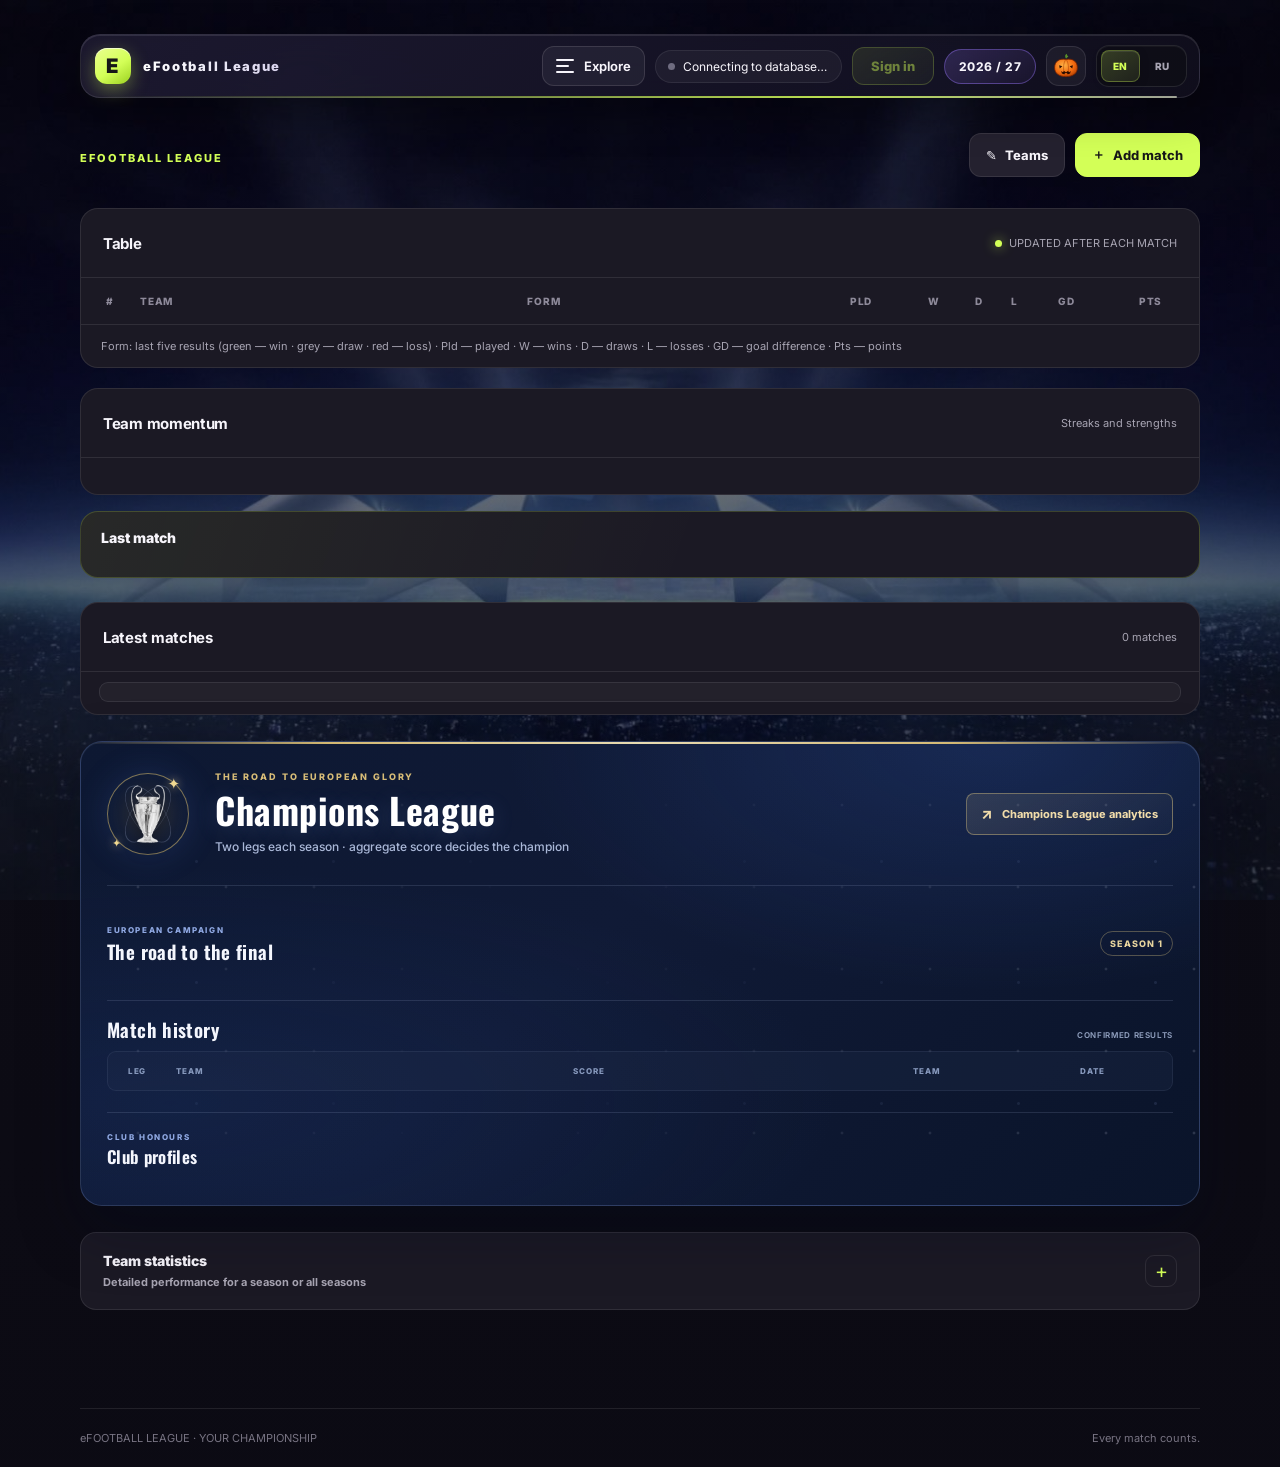
==== commit bbabe19d: "hl6" ====
--- a/index.html
+++ b/index.html
@@ -36,6 +36,7 @@
                     <nav class="site-menu-panel" id="siteMenuLinks" aria-label="Explore" data-i18n-aria-label="siteMenu">
                         <a href="cards.html" data-i18n="dbLink">Card database</a>
                         <a href="global/global.html" data-i18n="globalLink">Team analytics</a>
+                        <a href="global/global.html?competition=champions" data-i18n="championsLeagueStatsLink">Champions League analytics</a>
                         <a href="global/global.html#achievements" data-i18n="achievementsLink">Achievements</a>
                         <button type="button" id="myProfileButton" data-i18n="myProfile">My profile</button>
                         <button type="button" id="friendsButton" data-i18n="friendsLink">Friends</button>
@@ -329,6 +330,65 @@
                 <button class="match-history-toggle" id="matchHistoryToggle" type="button" aria-controls="matchList" aria-expanded="false" hidden></button>
             </section>
             <div class="tip"><span class="tip-icon" aria-hidden="true">✦</span><span data-i18n="tipText">A win earns <strong>3 points</strong>; a draw earns <strong>1</strong>. Sign in to save results to your shared league and keep them in sync.</span></div>
+
+            <section class="panel champions-league-panel" id="championsLeague" aria-labelledby="championsLeagueTitle">
+                <div class="ucl-masthead">
+                    <div class="ucl-emblem" aria-hidden="true">
+                        <span class="ucl-star-orbit ucl-star-orbit-one">✦</span>
+                        <span class="ucl-star-orbit ucl-star-orbit-two">✦</span>
+                        <img src="trophy/leauge-champions.png" alt="">
+                    </div>
+                    <div class="ucl-heading-copy">
+                        <p class="ucl-kicker" data-i18n="championsLeagueEyebrow">THE ROAD TO EUROPEAN GLORY</p>
+                        <h2 id="championsLeagueTitle" data-i18n="championsLeagueTitle">Champions League</h2>
+                        <p class="champions-league-subtitle" data-i18n="championsLeagueSubtitle">Two legs each season · aggregate score decides the champion</p>
+                    </div>
+                    <a class="ucl-analytics-link" href="global/global.html?competition=champions">
+                        <span aria-hidden="true">↗</span>
+                        <span data-i18n="championsLeagueStatsLink">Champions League analytics</span>
+                    </a>
+                </div>
+                <div class="champions-league-status" id="championsLeagueStatus" role="status"></div>
+                <section class="ucl-fixtures" aria-labelledby="championsRoadTitle">
+                    <div class="ucl-section-heading">
+                        <div>
+                            <p class="ucl-section-kicker" data-i18n="championsSeason">EUROPEAN CAMPAIGN</p>
+                            <h3 id="championsRoadTitle" data-i18n="championsRoadTitle">The road to the final</h3>
+                        </div>
+                        <span class="ucl-season-badge" id="championsSeasonBadge">SEASON 1</span>
+                    </div>
+                    <div class="ucl-fixture-grid" id="championsLeagueProgress" aria-live="polite"></div>
+                </section>
+                <div class="ucl-history-heading">
+                    <h3 data-i18n="championsHistory">Match history</h3>
+                    <span data-i18n="championsConfirmedOnly">Confirmed results</span>
+                </div>
+                <div class="table-wrap champions-league-table-wrap">
+                    <table class="champions-league-table">
+                        <thead>
+                            <tr>
+                                <th scope="col" data-i18n="championsLeg">Leg</th>
+                                <th scope="col" data-i18n="colTeam">Team</th>
+                                <th scope="col" data-i18n="championsScore">Score</th>
+                                <th scope="col" data-i18n="colTeam">Team</th>
+                                <th scope="col" data-i18n="championsDate">Date</th>
+                            </tr>
+                        </thead>
+                        <tbody id="championsLeagueRows"></tbody>
+                    </table>
+                </div>
+                <div class="champions-league-entry" id="championsLeagueEntry"></div>
+                <div class="champions-proposals" id="championsLeagueProposals"></div>
+                <section class="club-profiles" aria-labelledby="clubProfilesTitle">
+                    <div class="ucl-section-heading ucl-clubs-heading">
+                        <div>
+                            <p class="ucl-section-kicker" data-i18n="championsClubhouse">CLUB HONOURS</p>
+                            <h3 id="clubProfilesTitle" data-i18n="clubProfiles">Club profiles</h3>
+                        </div>
+                    </div>
+                    <div class="club-profile-list" id="clubProfileList"></div>
+                </section>
+            </section>
 
             <details class="team-stats-panel panel">
                 <summary class="team-stats-summary">
@@ -652,6 +712,15 @@
                 <button class="close-button" type="button" data-close="achievementDialog" aria-label="Close">×</button>
             </div>
             <div id="achievementDialogContent"></div>
+        </div>
+    </dialog>
+    <dialog id="clubProfileDialog" class="club-profile-dialog" aria-labelledby="clubProfileDialogTitle">
+        <div class="dialog-inner">
+            <div class="dialog-header">
+                <div><p class="eyebrow" data-i18n="clubProfileLink">Club profile</p><h2 id="clubProfileDialogTitle"></h2></div>
+                <button class="close-button" id="clubProfileDialogClose" type="button" aria-label="Close">×</button>
+            </div>
+            <div id="clubProfileDialogContent"></div>
         </div>
     </dialog>
     <div class="toast" id="toast" role="status" aria-live="polite"></div>
--- a/css/style.css
+++ b/css/style.css
@@ -4641,4 +4641,255 @@
   .profile-achievements-grid button.friend-badge { min-height: 128px; }
   .friend-badges { grid-template-columns: repeat(auto-fill, minmax(106px, 1fr)); gap: 8px; }
   .community-signin-card { align-items: stretch; flex-direction: column; }
+}
+
+.champions-league-panel {
+  position: relative;
+  isolation: isolate;
+  margin-top: 26px;
+  scroll-margin-top: 96px;
+  padding: 0 26px 26px;
+  overflow: hidden;
+  border: 1px solid rgba(166, 190, 255, .2);
+  border-radius: 22px;
+  background:
+    radial-gradient(ellipse at 82% 0%, rgba(52, 94, 186, .24), transparent 38%),
+    radial-gradient(ellipse at 8% 78%, rgba(36, 68, 139, .18), transparent 46%),
+    linear-gradient(135deg, #0d1832 0%, #101a36 45%, #0a142a 100%);
+  box-shadow: 0 24px 60px rgba(3, 10, 28, .34), inset 0 1px rgba(255,255,255,.06);
+  color: #f5f7ff;
+}
+.champions-league-panel::before {
+  position: absolute;
+  z-index: -1;
+  inset: 0;
+  background-image:
+    radial-gradient(circle, rgba(233, 239, 255, .78) 1px, transparent 1.8px),
+    radial-gradient(circle, rgba(174, 198, 255, .58) 1px, transparent 2px);
+  background-position: 13px 22px, 47px 59px;
+  background-size: 88px 82px, 137px 121px;
+  content: "";
+  opacity: .2;
+  mask-image: linear-gradient(110deg, #000 0%, transparent 40%, #000 95%);
+  pointer-events: none;
+}
+.champions-league-panel::after {
+  position: absolute;
+  z-index: -1;
+  top: 0;
+  right: 0;
+  left: 0;
+  height: 2px;
+  background: linear-gradient(90deg, transparent, #e8c978 22%, #fff0bf 50%, #e8c978 78%, transparent);
+  content: "";
+  opacity: .9;
+}
+.ucl-masthead {
+  display: grid;
+  grid-template-columns: 88px minmax(0, 1fr) auto;
+  align-items: center;
+  gap: 20px;
+  min-height: 144px;
+  padding: 22px 0;
+  border-bottom: 1px solid rgba(201, 216, 255, .13);
+}
+.ucl-emblem {
+  position: relative;
+  display: grid;
+  width: 82px;
+  height: 82px;
+  place-items: center;
+  border: 1px solid rgba(232, 201, 120, .52);
+  border-radius: 50%;
+  background: radial-gradient(circle, rgba(201, 167, 93, .2), rgba(13, 26, 55, .4) 68%);
+  box-shadow: 0 0 34px rgba(70, 111, 205, .2), inset 0 0 20px rgba(255,255,255,.04);
+}
+.ucl-emblem::before, .ucl-emblem::after {
+  position: absolute;
+  inset: 7px;
+  border: 1px solid rgba(199, 215, 255, .22);
+  border-radius: 50%;
+  content: "";
+  transform: rotate(35deg) scaleX(.48);
+}
+.ucl-emblem::after { transform: rotate(-35deg) scaleX(.48); }
+.ucl-emblem img { z-index: 1; width: 60px; height: 60px; object-fit: contain; filter: drop-shadow(0 5px 8px rgba(0,0,0,.4)); }
+.ucl-star-orbit { position: absolute; z-index: 2; color: #f1d991; font-size: 15px; text-shadow: 0 0 10px rgba(255,222,144,.8); }
+.ucl-star-orbit-one { top: 0; right: 8px; }
+.ucl-star-orbit-two { bottom: 4px; left: 4px; font-size: 11px; }
+.ucl-heading-copy { min-width: 0; }
+.ucl-kicker, .ucl-section-kicker {
+  margin: 0 0 7px;
+  color: #d7bc77;
+  font: 800 9px/1.4 Inter, sans-serif;
+  letter-spacing: .22em;
+}
+.ucl-heading-copy h2 {
+  margin: 0;
+  color: #fff;
+  font: 700 clamp(24px, 3.2vw, 36px)/1.04 Oswald, Inter, sans-serif;
+  letter-spacing: .015em;
+  text-shadow: 0 3px 22px rgba(124, 160, 239, .2);
+}
+.champions-league-subtitle { margin: 9px 0 0; color: #aab8d8; font: 500 12px/1.5 Inter, sans-serif; }
+.ucl-analytics-link {
+  display: inline-flex;
+  align-items: center;
+  gap: 9px;
+  min-height: 42px;
+  padding: 0 14px;
+  border: 1px solid rgba(219, 194, 129, .43);
+  border-radius: 8px;
+  background: linear-gradient(145deg, rgba(237, 211, 149, .13), rgba(255,255,255,.025));
+  color: #f1dcaa;
+  text-decoration: none;
+  font: 750 11px Inter, sans-serif;
+  transition: background .2s ease, border-color .2s ease, transform .2s ease;
+}
+.ucl-analytics-link:hover { transform: translateY(-1px); border-color: #e4c87f; background: rgba(232,201,120,.18); }
+.ucl-analytics-link:focus-visible, .club-profile-card:focus-visible { outline: 2px solid #f1d991; outline-offset: 3px; }
+.ucl-analytics-link > span:first-child { font-size: 15px; }
+.champions-league-status { display: flex; flex-wrap: wrap; align-items: center; gap: 10px; padding: 14px 0 4px; color: #c0cbe2; font: 600 12px/1.5 Inter, sans-serif; }
+.ucl-system-note, .champions-empty {
+  display: flex;
+  align-items: flex-start;
+  gap: 10px;
+  width: 100%;
+  margin: 0;
+  padding: 11px 13px;
+  border: 1px solid rgba(226, 194, 120, .2);
+  border-radius: 8px;
+  background: rgba(229, 193, 111, .06);
+  color: #c8cfe0;
+  font: 550 11px/1.55 Inter, sans-serif;
+}
+.ucl-system-note::before { flex: 0 0 auto; color: #e2c278; content: "✦"; }
+.champions-league-status.is-error .ucl-system-note { border-color: rgba(226,194,120,.26); }
+.champions-winner, .champions-medal { display: inline-flex; align-items: center; gap: 9px; color: #f4e4b7; }
+.champions-winner img { width: 38px; height: 38px; object-fit: contain; }
+.champions-medal img { width: 25px; height: 25px; object-fit: contain; }
+.champions-level { margin: 0; color: #f1d991; }
+.champions-match-score { color: #f1d991; font-weight: 850; white-space: nowrap; }
+.champions-aggregate { margin: 0; color: #fff; }
+.ucl-fixtures { padding: 21px 0 22px; }
+.ucl-section-heading { display: flex; align-items: center; justify-content: space-between; gap: 14px; margin-bottom: 15px; }
+.ucl-section-kicker { margin-bottom: 4px; color: #90a9e3; font-size: 8px; letter-spacing: .2em; }
+.ucl-section-heading h3, .ucl-history-heading h3 {
+  margin: 0;
+  color: #f4f6fd;
+  font: 650 19px/1.2 Oswald, Inter, sans-serif;
+  letter-spacing: .02em;
+}
+.ucl-season-badge { padding: 6px 9px; border: 1px solid rgba(219,194,129,.35); border-radius: 99px; color: #e7d49e; font: 800 9px Inter,sans-serif; letter-spacing: .12em; }
+.ucl-fixture-grid { display: grid; grid-template-columns: repeat(3, minmax(0, 1fr)); gap: 11px; }
+.ucl-fixture-card {
+  position: relative;
+  min-width: 0;
+  padding: 13px 13px 11px;
+  overflow: hidden;
+  border: 1px solid rgba(159, 181, 232, .17);
+  border-radius: 11px;
+  background: linear-gradient(145deg, rgba(35, 54, 96, .65), rgba(18, 30, 60, .82));
+  box-shadow: inset 0 1px rgba(255,255,255,.045);
+  transition: border-color .2s ease, transform .2s ease, opacity .2s ease;
+}
+.ucl-fixture-card.is-ready { border-color: rgba(232,201,120,.66); box-shadow: 0 0 23px rgba(201,167,93,.09), inset 0 1px rgba(255,255,255,.06); }
+.ucl-fixture-card.is-complete { border-color: rgba(117, 177, 229, .48); background: linear-gradient(145deg, rgba(36, 69, 111, .8), rgba(19, 38, 72, .92)); }
+.ucl-fixture-card.is-locked { opacity: .66; }
+.ucl-fixture-head { display: flex; min-width: 0; align-items: center; gap: 7px; }
+.ucl-fixture-number { display: grid; flex: 0 0 24px; width: 24px; height: 24px; place-items: center; border: 1px solid rgba(232,201,120,.38); border-radius: 50%; color: #e4cf99; font: 800 9px Inter,sans-serif; }
+.ucl-fixture-label { overflow: hidden; color: #e9edfa; text-overflow: ellipsis; white-space: nowrap; font: 700 11px Inter,sans-serif; }
+.ucl-fixture-state { margin-left: auto; color: #93a4c7; font: 800 7px Inter,sans-serif; letter-spacing: .1em; white-space: nowrap; }
+.is-ready .ucl-fixture-state { color: #f0d48e; }
+.is-complete .ucl-fixture-state { color: #9dc9ed; }
+.ucl-fixture-teams { display: grid; grid-template-columns: minmax(0, 1fr) 28px minmax(0, 1fr); align-items: center; gap: 4px; min-height: 73px; padding: 9px 0 5px; }
+.ucl-fixture-team { display: flex; min-width: 0; flex-direction: column; align-items: center; justify-content: center; gap: 5px; text-align: center; }
+.ucl-fixture-badge { display: grid; width: 34px; height: 34px; place-items: center; overflow: hidden; border: 1px solid rgba(255,255,255,.18); border-radius: 50%; background: radial-gradient(circle at 35% 20%, #5270b1, #1a2c57 72%); color: #f4e4b7; font: 800 10px Inter,sans-serif; }
+.ucl-fixture-badge.team-1 { background: radial-gradient(circle at 35% 20%, #768bb7, #283c68 72%); }
+.ucl-fixture-badge img { width: 100%; height: 100%; object-fit: contain; }
+.ucl-fixture-team-name { display: block; width: 100%; overflow: hidden; color: #d9e1f4; text-overflow: ellipsis; white-space: nowrap; font: 600 9px Inter,sans-serif; }
+.ucl-fixture-team.is-tbd { color: #8795b3; font: 550 9px Inter,sans-serif; }
+.ucl-fixture-goals { color: #fff; font: 700 17px/1 Oswald, Inter,sans-serif; }
+.ucl-versus { color: #9aa8c7; text-align: center; font: 800 9px Inter,sans-serif; letter-spacing: .08em; }
+.ucl-fixture-footer { display: flex; align-items: center; justify-content: space-between; gap: 5px; min-height: 25px; padding-top: 7px; border-top: 1px solid rgba(198,213,248,.1); color: #9facca; font: 550 8px/1.35 Inter,sans-serif; }
+.ucl-penalty-result { flex: 0 0 auto; color: #eed58f; font-weight: 800; }
+.ucl-history-heading { display: flex; align-items: baseline; justify-content: space-between; gap: 10px; padding: 17px 0 10px; border-top: 1px solid rgba(201,216,255,.13); }
+.ucl-history-heading > span { color: #8e9dbc; font: 650 8px Inter,sans-serif; letter-spacing: .08em; text-transform: uppercase; }
+.ucl-history-heading.is-empty, .champions-league-table-wrap.is-empty { display: none; }
+.champions-league-table-wrap { overflow-x: auto; border: 1px solid rgba(159,181,232,.15); border-radius: 9px; background: rgba(4,12,28,.24); }
+.champions-league-table { width: 100%; min-width: 540px; border-collapse: collapse; text-align: center; }
+.champions-league-table thead { background: rgba(133,157,209,.08); }
+.champions-league-table th { height: 38px; padding: 0 10px; color: #8799bd; font: 800 8px Inter,sans-serif; letter-spacing: .12em; text-transform: uppercase; }
+.champions-league-table td { height: 44px; padding: 7px 10px; border-top: 1px solid rgba(198,213,248,.08); color: #dce4f6; font: 550 11px Inter,sans-serif; }
+.champions-league-table td:last-child { color: #93a2c0; }
+.champions-league-entry:empty, .champions-proposals:empty { display: none; }
+.champions-league-entry:not(:empty) { margin-top: 14px; padding: 14px; border: 1px solid rgba(232,201,120,.28); border-radius: 10px; background: rgba(232,201,120,.055); color: #d9e2f5; font: 600 11px/1.55 Inter,sans-serif; }
+.champions-result-form { display: grid; gap: 14px; max-width: 700px; margin: 0; }
+.champions-result-form h3 { margin: 0; color: #f3e4bc; font: 700 17px Oswald,Inter,sans-serif; }
+.champions-result-form fieldset { display: flex; flex-wrap: wrap; gap: 12px; margin: 0; padding: 12px; border: 1px solid rgba(159,181,232,.2); border-radius: 9px; }
+.champions-result-form fieldset[hidden] { display: none; }
+.champions-result-form legend { padding: 0 5px; color: #a9b7d2; font: 650 10px Inter,sans-serif; }
+.champions-score-field { display: grid; flex: 1 1 130px; gap: 6px; color: #a9b7d2; font: 600 10px Inter,sans-serif; }
+.champions-form-message { min-height: 1em; margin: 0; color: #ff9898; }
+.champions-result-form .button-primary { border-color: #d4b96e; background: linear-gradient(135deg, #e4ce93, #b9954f); color: #17213a; }
+.champions-proposal-row { display: flex; flex-wrap: wrap; align-items: center; justify-content: space-between; gap: 12px; margin: 12px 0; padding: 14px; border: 1px solid rgba(232,201,120,.27); border-radius: 10px; background: rgba(232,201,120,.06); }
+.champions-proposal-row > span { flex: 1 1 250px; color: #e0e7f6; font: 600 11px/1.5 Inter,sans-serif; }
+.champions-proposal-row .proposal-actions { display: flex; flex-wrap: wrap; gap: 8px; }
+.club-profiles { margin-top: 21px; padding-top: 19px; border-top: 1px solid rgba(201,216,255,.13); }
+.ucl-clubs-heading { margin-bottom: 12px; }
+.ucl-clubs-heading h3 { font-size: 17px; }
+.club-profile-list { display: grid; grid-template-columns: repeat(2, minmax(0, 1fr)); gap: 10px; }
+.club-profile-card { display: flex; min-width: 0; align-items: center; gap: 11px; padding: 12px; border: 1px solid rgba(166,190,255,.17); border-radius: 10px; background: linear-gradient(125deg, rgba(39,57,96,.58), rgba(16,29,59,.76)); color: #f4f6fd; cursor: pointer; text-align: left; transition: border-color .2s ease, transform .2s ease, background .2s ease; }
+.club-profile-card:hover { transform: translateY(-2px); border-color: rgba(232,201,120,.48); background: linear-gradient(125deg, rgba(52,71,112,.7), rgba(20,35,69,.85)); }
+.club-profile-emblem { display: grid; flex: 0 0 42px; width: 42px; height: 42px; place-items: center; overflow: hidden; border: 1px solid rgba(232,201,120,.36); border-radius: 50%; background: radial-gradient(circle at 35% 20%, #4968a9, #182a53 72%); color: #f2dda3; font: 850 12px Inter,sans-serif; }
+.club-profile-card.two .club-profile-emblem { background: radial-gradient(circle at 35% 20%, #7385b0, #263a67 72%); }
+.club-profile-emblem img { width: 100%; height: 100%; object-fit: contain; }
+.club-profile-info { display: grid; min-width: 0; flex: 1; gap: 4px; }
+.club-profile-info strong { overflow: hidden; color: #f1f4fc; text-overflow: ellipsis; white-space: nowrap; font: 700 11px Inter,sans-serif; }
+.club-profile-info > span { color: #9eacc9; font: 550 9px Inter,sans-serif; }
+.club-profile-awards { display: flex; flex-wrap: wrap; gap: 3px; }
+.club-profile-awards img { width: 22px; height: 22px; object-fit: contain; filter: drop-shadow(0 2px 3px rgba(0,0,0,.3)); }
+.club-profile-dialog { width: min(560px, calc(100% - 28px)); border: 1px solid rgba(166,190,255,.24); border-radius: 18px; background: linear-gradient(145deg,#142343,#0c1730); color: #f5f7ff; }
+.club-profile-dialog::backdrop { background: rgba(3,8,20,.78); backdrop-filter: blur(7px); }
+.club-profile-dialog .dialog-inner { padding: 22px; }
+.club-profile-dialog .dialog-header { margin-bottom: 18px; }
+.club-profile-dialog h2 { margin: 0; color: #fff; font: 700 22px Oswald,Inter,sans-serif; }
+.club-profile-dialog .eyebrow { margin: 0 0 7px; color: #d7bc77; letter-spacing: .12em; font: 750 10px Inter,sans-serif; }
+.club-profile-trophy-grid { display: grid; grid-template-columns: repeat(auto-fill, minmax(145px, 1fr)); gap: 10px; }
+.club-profile-trophy { display: grid; justify-items: center; gap: 8px; padding: 16px 12px; border: 1px solid rgba(166,190,255,.17); border-radius: 12px; background: rgba(34,53,91,.55); text-align: center; }
+.club-profile-trophy img { width: 74px; height: 74px; object-fit: contain; }
+.club-profile-trophy strong { color: #f3e5bf; font: 700 12px/1.4 Inter,sans-serif; }
+.club-profile-trophy span, .club-profile-empty { color: #aab8d4; font: 550 12px Inter,sans-serif; }
+@media (max-width: 760px) {
+  .champions-league-panel { padding-right: 17px; padding-left: 17px; }
+  .ucl-masthead { grid-template-columns: 68px minmax(0,1fr); gap: 13px; padding: 18px 0; }
+  .ucl-emblem { width: 64px; height: 64px; }
+  .ucl-emblem img { width: 48px; height: 48px; }
+  .ucl-analytics-link { grid-column: 2; justify-self: start; min-height: 36px; margin-top: -3px; }
+  .ucl-fixture-grid { gap: 8px; }
+  .ucl-fixture-card { padding: 10px 8px 8px; }
+  .ucl-fixture-head { gap: 5px; }
+  .ucl-fixture-number { flex-basis: 21px; width: 21px; height: 21px; }
+  .ucl-fixture-state { font-size: 6px; }
+}
+@media (max-width: 520px) {
+  .champions-league-panel { padding: 0 13px 16px; border-radius: 16px; }
+  .ucl-masthead { grid-template-columns: 54px minmax(0,1fr); gap: 11px; min-height: auto; }
+  .ucl-emblem { width: 52px; height: 52px; }
+  .ucl-emblem img { width: 39px; height: 39px; }
+  .ucl-star-orbit-one { right: 4px; }
+  .ucl-heading-copy h2 { font-size: 25px; }
+  .champions-league-subtitle { font-size: 10px; }
+  .ucl-fixture-grid { grid-template-columns: 1fr; gap: 7px; }
+  .ucl-fixture-card { display: grid; grid-template-columns: minmax(0,1fr) minmax(150px,1.2fr); align-items: center; gap: 0 8px; padding: 9px 10px; }
+  .ucl-fixture-head { grid-column: 1 / -1; }
+  .ucl-fixture-teams { min-height: 60px; padding: 5px 0 0; }
+  .ucl-fixture-footer { align-self: stretch; min-height: 0; padding: 5px 0 0 8px; border-top: 0; border-left: 1px solid rgba(198,213,248,.1); }
+  .ucl-fixture-state { font-size: 7px; }
+  .ucl-section-heading h3, .ucl-history-heading h3 { font-size: 17px; }
+  .ucl-history-heading { padding-top: 14px; }
+  .club-profile-list { grid-template-columns: 1fr; }
+}
+@media (prefers-reduced-motion: reduce) {
+  .ucl-analytics-link, .ucl-fixture-card, .club-profile-card { transition: none; }
 }
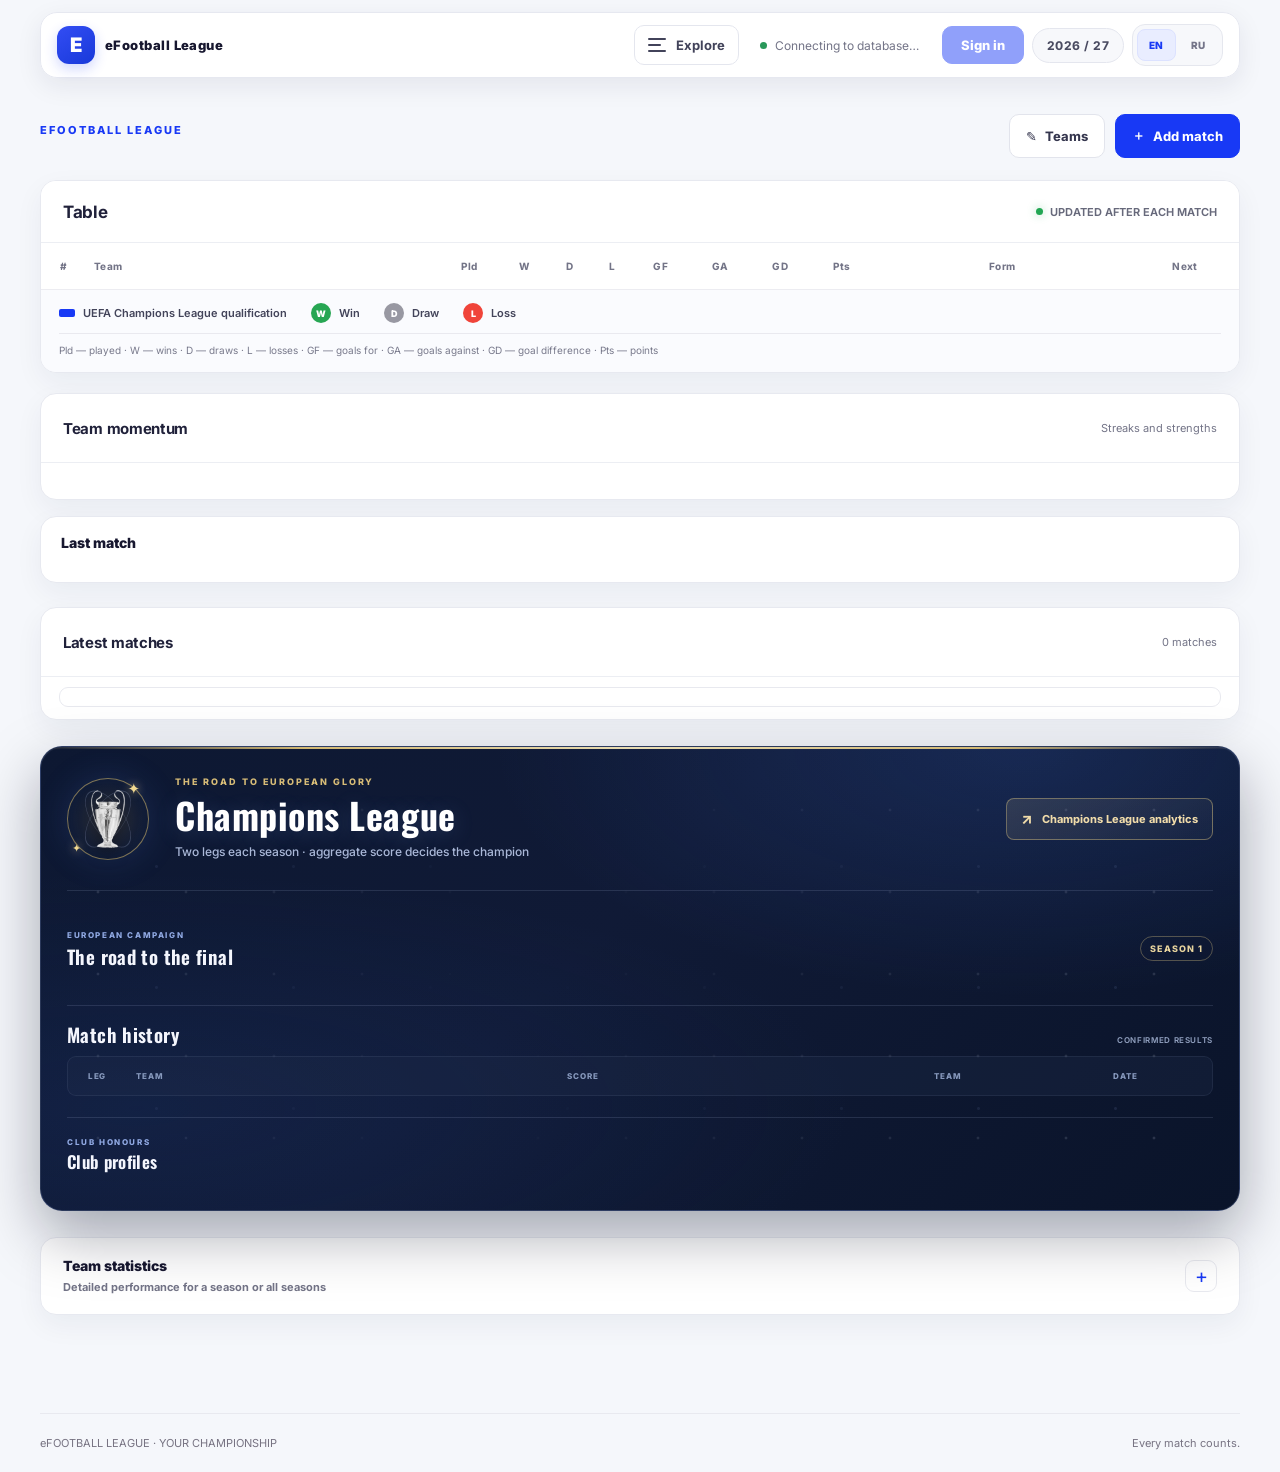
==== commit 4dc49e14: "white" ====
--- a/index.html
+++ b/index.html
@@ -4,29 +4,17 @@
 <head>
     <meta charset="utf-8">
     <meta name="viewport" content="width=device-width, initial-scale=1">
-    <meta name="theme-color" content="#111019">
+    <meta name="theme-color" content="#f5f7fb">
     <title>eFootball League</title>
     <link rel="preconnect" href="https://fonts.googleapis.com">
-    <link rel="stylesheet" href="https://fonts.googleapis.com/css2?family=Creepster&family=Inter:wght@400;600;700;800&family=Oswald:wght@500;600;700&display=swap">
-    <script>try { if (localStorage.getItem("leagueTheme") === "halloween") document.documentElement.dataset.theme = "halloween"; } catch (e) { }</script>
+    <link rel="stylesheet" href="https://fonts.googleapis.com/css2?family=Inter:wght@400;500;600;700;800&family=Oswald:wght@500;600;700&display=swap">
     <link rel="stylesheet" href="css/style.css">
 </head>
 
 <body>
-    <div class="hw-fx" aria-hidden="true">
-        <div class="hw-fog hw-fog-a"></div>
-        <div class="hw-fog hw-fog-b"></div>
-        <div class="hw-lightning"></div>
-        <i class="hw-bat" style="top:12%;--dur:16s;--dl:0s;--sz:46px"></i>
-        <i class="hw-bat" style="top:30%;--dur:22s;--dl:5s;--sz:30px"></i>
-        <i class="hw-bat" style="top:55%;--dur:19s;--dl:9s;--sz:38px"></i>
-        <i class="hw-bat" style="top:75%;--dur:26s;--dl:2s;--sz:26px"></i>
-        <i class="hw-ember" style="left:8%;--dur:9s;--dl:0s"></i><i class="hw-ember" style="left:22%;--dur:12s;--dl:3s"></i><i class="hw-ember" style="left:41%;--dur:10s;--dl:6s"></i><i class="hw-ember" style="left:57%;--dur:13s;--dl:1s"></i><i class="hw-ember" style="left:73%;--dur:11s;--dl:4s"></i><i class="hw-ember" style="left:90%;--dur:14s;--dl:7s"></i>
-        <div class="hw-vignette"></div>
-    </div>
     <div class="page-shell">
         <header class="topbar">
-            <div class="brand"><span class="brand-mark" aria-hidden="true">E</span><span>eFootball League</span></div>
+            <a class="brand" href="index.html" aria-label="eFootball League home"><span class="brand-mark" aria-hidden="true">E</span><span>eFootball League</span></a>
             <div class="topbar-right">
                 <details class="site-menu" id="siteMenu">
                     <summary aria-controls="siteMenuLinks" data-i18n-aria-label="siteMenu" aria-label="Explore">
@@ -42,10 +30,9 @@
                         <button type="button" id="friendsButton" data-i18n="friendsLink">Friends</button>
                     </nav>
                 </details>
-                <span id="authStatus" role="status"                 data-i18n="authStatus">Connecting to database…</span>
+                <span id="authStatus" role="status" data-i18n="authStatus">Connecting to database…</span>
                 <button class="button button-quiet" id="authButton" type="button" disabled data-i18n="authButton">Sign in</button>
                 <span class="season-tag">2026 / 27</span>
-                <button class="theme-toggle" id="themeToggle" type="button" aria-pressed="false" title="Halloween theme" aria-label="Halloween theme"><svg viewBox="0 0 32 32" aria-hidden="true"><defs><radialGradient id="pkBody" cx="40%" cy="35%" r="75%"><stop offset="0" stop-color="#ffb347"/><stop offset=".6" stop-color="#f26a0f"/><stop offset="1" stop-color="#a73a00"/></radialGradient></defs><path d="M16 7c-2-3-1-5 1-6 0 2 1 3 2 3z" fill="#5a8f2a"/><path d="M16 8c-9-2-14 3-14 10s5 11 14 11 14-4 14-11S25 6 16 8z" fill="url(#pkBody)" stroke="#7a2400" stroke-width="1"/><path d="M16 8c-4 3-4 18 0 21M16 8c4 3 4 18 0 21" fill="none" stroke="#a73a00" stroke-width=".9" opacity=".7"/><path class="pk-eye" d="M7.5 15l4 1.2-3.2 3z M24.5 15l-4 1.2 3.2 3z M10 22l2 1.6 1.6-1.6 2.4 1.8 2.4-1.8 1.6 1.6 2-1.6-1 3.2-2.4.8-2.6-1.6-2.6 1.6-2.4-.8z" fill="#2a0d00"/></svg></button>
                 <div class="language-toggle" aria-label="Language">
                     <button class="lang-btn lang-active" data-lang="en" type="button">EN</button>
                     <button class="lang-btn" data-lang="ru" type="button">RU</button>
@@ -76,6 +63,14 @@
                             aria-hidden="true">＋</span> Add match</button>
                 </div>
             </section>
+            <aside class="ucl-matchnight-banner" id="uclMatchdayNotice" hidden role="status">
+                <span class="ucl-matchnight-banner-star" aria-hidden="true">✦</span>
+                <div>
+                    <strong data-i18n="championsMatchdayActive">Champions League matchday is active</strong>
+                    <p data-i18n="championsLeaguePauses">League match entry pauses until the European fixture is confirmed.</p>
+                </div>
+                <a href="#championsLeague" data-i18n="championsPlayNow">Play this match</a>
+            </aside>
 
             <section class="panel analyst-briefing" id="analystBriefing" aria-labelledby="analystBriefingTitle" hidden>
                 <header class="analyst-briefing-head">
@@ -125,31 +120,8 @@
             </section>
 
             <section class="hero-card" aria-label="League information">
-                <div class="hero-fx" aria-hidden="true">
-                    <div class="fx-moon"></div>
-                    <div class="fx-fog fx-fog-a"></div>
-                    <div class="fx-fog fx-fog-b"></div>
-                    <div class="fx-web"></div>
-                    <div class="fx-eyes" style="left:46%;top:22%"><i></i><i></i></div>
-                    <div class="fx-eyes" style="left:63%;top:58%;--s:.7;--dl:2.5s"><i></i><i></i></div>
-                    <div class="fx-eyes" style="left:30%;top:68%;--s:.55;--dl:5s"><i></i><i></i></div>
-                    <i class="fx-bat" style="top:18%;--dur:9s;--dl:0s;--sz:34px"></i>
-                    <i class="fx-bat" style="top:42%;--dur:12s;--dl:3s;--sz:24px"></i>
-                    <i class="fx-bat" style="top:12%;--dur:14s;--dl:6s;--sz:40px"></i>
-                    <i class="fx-bat" style="top:55%;--dur:10s;--dl:8s;--sz:20px"></i>
-                    <i class="fx-spark" style="left:58%;--dur:6s;--dl:0s"></i><i class="fx-spark" style="left:70%;--dur:8s;--dl:2s"></i><i class="fx-spark" style="left:80%;--dur:7s;--dl:4s"></i><i class="fx-spark" style="left:90%;--dur:9s;--dl:1s"></i>
-                </div>
                 <div class="hero-content">
                     <h2 class="hero-title">eFootball League</h2>
-                </div>
-                <div class="blood-ticker" aria-hidden="true">
-                    <div class="blood-drips">
-                        <i style="left:4%;--h:22px;--d:3.2s"></i><i style="left:11%;--h:14px;--d:4.1s"></i><i style="left:19%;--h:28px;--d:3.6s"></i><i style="left:27%;--h:16px;--d:4.8s"></i><i style="left:35%;--h:24px;--d:3.9s"></i><i style="left:43%;--h:12px;--d:5s"></i><i style="left:52%;--h:26px;--d:3.4s"></i><i style="left:60%;--h:15px;--d:4.4s"></i><i style="left:68%;--h:23px;--d:3.8s"></i><i style="left:76%;--h:13px;--d:4.6s"></i><i style="left:84%;--h:27px;--d:3.3s"></i><i style="left:92%;--h:17px;--d:4.2s"></i>
-                    </div>
-                    <div class="blood-track">
-                        <span><b data-i18n="halloween">HAPPY HALLOWEEN</b><em>🦇</em><b data-i18n="halloween">HAPPY HALLOWEEN</b><em>🎃</em><b data-i18n="halloween">HAPPY HALLOWEEN</b><em>💀</em><b data-i18n="halloween">HAPPY HALLOWEEN</b><em>🕸</em></span>
-                        <span><b data-i18n="halloween">HAPPY HALLOWEEN</b><em>🦇</em><b data-i18n="halloween">HAPPY HALLOWEEN</b><em>🎃</em><b data-i18n="halloween">HAPPY HALLOWEEN</b><em>💀</em><b data-i18n="halloween">HAPPY HALLOWEEN</b><em>🕸</em></span>
-                    </div>
                 </div>
             </section>
 
@@ -159,24 +131,35 @@
                     <span class="live-label" data-i18n="updatedAfterMatch"><span class="live-dot"></span> UPDATED AFTER EACH MATCH</span>
                 </div>
                 <div class="table-wrap">
-                    <table>
+                    <table class="standings-table">
                         <thead>
                             <tr>
                                 <th scope="col" data-i18n="colPos">#</th>
                                 <th scope="col" data-i18n="colTeam">Team</th>
-                                <th scope="col" title="Results from the last five matches" data-i18n="colForm">Form</th>
                                 <th scope="col" title="Played" data-i18n="colPlayed">Pld</th>
                                 <th scope="col" title="Wins" data-i18n="colW">W</th>
                                 <th scope="col" title="Draws" data-i18n="colD">D</th>
                                 <th scope="col" title="Losses" data-i18n="colL">L</th>
+                                <th scope="col" title="Goals for" data-i18n="colGF">GF</th>
+                                <th scope="col" title="Goals against" data-i18n="colGA">GA</th>
                                 <th scope="col" title="Goal difference" data-i18n="colGD">GD</th>
                                 <th scope="col" title="Points" data-i18n="colPts">Pts</th>
+                                <th scope="col" title="Results from the last five matches" data-i18n="colForm">Form</th>
+                                <th scope="col" title="Next opponent" data-i18n="colNext">Next</th>
                             </tr>
                         </thead>
                         <tbody id="standingsBody"></tbody>
                     </table>
                 </div>
-                <div class="table-footer" data-i18n="tableFooter">Form: last five results (green — win · grey — draw · red — loss) · Pld — played · W — wins · D — draws · L — losses · GD — goal difference · Pts — points</div>
+                <div class="table-footer">
+                    <div class="table-legend" aria-label="League table legend">
+                        <span class="table-legend-item"><i class="table-zone-swatch"></i><span data-i18n="tableQualification">UEFA Champions League qualification</span></span>
+                        <span class="table-legend-item"><i class="form-marker form-win">W</i><span data-i18n="formLegendWin">Win</span></span>
+                        <span class="table-legend-item"><i class="form-marker form-draw">D</i><span data-i18n="formLegendDraw">Draw</span></span>
+                        <span class="table-legend-item"><i class="form-marker form-loss">L</i><span data-i18n="formLegendLoss">Loss</span></span>
+                    </div>
+                    <div class="table-footer-note" data-i18n="tableFooter">Pld — played · W — wins · D — draws · L — losses · GF — goals for · GA — goals against · GD — goal difference · Pts — points</div>
+                </div>
             </section>
 
             <section class="panel team-momentum-panel" aria-labelledby="teamMomentumTitle">
@@ -739,24 +722,6 @@
         </div>
     </aside>
 
-    <script>
-        (function () {
-            var btn = document.getElementById("themeToggle");
-            function sync() {
-                var on = document.documentElement.dataset.theme === "halloween";
-                btn.setAttribute("aria-pressed", on);
-                var m = document.querySelector('meta[name="theme-color"]');
-                if (m) m.content = on ? "#07030b" : "#111019";
-            }
-            btn.addEventListener("click", function () {
-                var on = document.documentElement.dataset.theme !== "halloween";
-                if (on) document.documentElement.dataset.theme = "halloween"; else delete document.documentElement.dataset.theme;
-                try { localStorage.setItem("leagueTheme", on ? "halloween" : "default"); } catch (e) { }
-                sync();
-            });
-            sync();
-        })();
-    </script>
     <script src="js/cards-data.js"></script>
     <script type="module" src="js/app.js"></script>
 </body>
--- a/css/style.css
+++ b/css/style.css
@@ -1,16 +1,16 @@
     :root {
-      color-scheme: dark;
-      --ink: #f7f5fb;
-      --muted: #a7a4b2;
-      --surface: #1b1924;
-      --surface-raised: #24212f;
-      --line: rgba(255, 255, 255, .09);
-      --lime: #d3ff57;
-      --violet: #9c78ff;
-      --pink: #f85a9e;
-      --green: #b6ef67;
-      --red: #ff7b82;
-      --shadow: 0 24px 70px rgba(0, 0, 0, .26);
+      color-scheme: light;
+      --ink: #17172f;
+      --muted: #737487;
+      --surface: #ffffff;
+      --surface-raised: #f8f9fc;
+      --line: #e8e9ef;
+      --lime: #1839f5;
+      --violet: #656fdd;
+      --pink: #ed4e85;
+      --green: #258f4c;
+      --red: #df1234;
+      --shadow: 0 16px 42px rgba(8, 11, 35, .1);
     }
 
     * {
@@ -20,10 +20,7 @@
     body {
       min-width: 320px;
       margin: 0;
-      background:
-        linear-gradient(rgba(10, 9, 18, .48), rgba(10, 9, 18, .78)),
-        url("../assets/img/global_background.jpg") center top / cover fixed,
-        #111019;
+      background: #f5f7fb;
       color: var(--ink);
       font-family: Inter, ui-sans-serif, system-ui, -apple-system, BlinkMacSystemFont, "Segoe UI", sans-serif;
       -webkit-font-smoothing: antialiased;
@@ -4892,4 +4889,593 @@
 }
 @media (prefers-reduced-motion: reduce) {
   .ucl-analytics-link, .ucl-fixture-card, .club-profile-card { transition: none; }
+}
+
+body.ucl-matchnight {
+  --surface: rgba(10, 23, 54, .92);
+  --surface-raised: rgba(21, 43, 86, .94);
+  --line: rgba(179, 205, 255, .18);
+  --muted: #a9bbdf;
+  background:
+    linear-gradient(180deg, rgba(5, 15, 42, .42), rgba(4, 12, 34, .72)),
+    url("../assets/img/second-background.jpg") center top / cover fixed,
+    #07132f;
+}
+body.ucl-matchnight .topbar {
+  border-bottom-color: rgba(197, 216, 255, .22);
+  background: linear-gradient(90deg, rgba(7,18,47,.88), rgba(13,31,72,.72), rgba(7,18,47,.88));
+  box-shadow: 0 8px 34px rgba(2, 8, 24, .24);
+  backdrop-filter: blur(14px);
+}
+body.ucl-matchnight .panel:not(.champions-league-panel) {
+  border-color: rgba(169, 197, 255, .2);
+  background: linear-gradient(145deg, rgba(13,29,65,.94), rgba(8,19,45,.95));
+}
+body.ucl-matchnight .eyebrow,
+body.ucl-matchnight .intro .eyebrow { color: #e6cc88; }
+body.ucl-matchnight .ucl-matchnight-banner:not([hidden]) {
+  display: flex;
+}
+.ucl-matchnight-banner {
+  align-items: center;
+  gap: 13px;
+  margin: -10px 0 24px;
+  padding: 14px 17px;
+  border: 1px solid rgba(233, 202, 127, .46);
+  border-radius: 12px;
+  background:
+    linear-gradient(100deg, rgba(226,192,113,.12), rgba(30,57,112,.54)),
+    rgba(8,20,47,.9);
+  color: #f0e2bd;
+  box-shadow: 0 12px 32px rgba(4, 12, 31, .26), inset 0 1px rgba(255,255,255,.07);
+}
+.ucl-matchnight-banner[hidden] { display: none; }
+.ucl-matchnight-banner-star {
+  display: grid;
+  flex: 0 0 36px;
+  width: 36px;
+  height: 36px;
+  place-items: center;
+  border: 1px solid rgba(233,202,127,.45);
+  border-radius: 50%;
+  color: #f2da9a;
+  font-size: 19px;
+  box-shadow: 0 0 18px rgba(228,196,118,.13);
+}
+.ucl-matchnight-banner > div { flex: 1; }
+.ucl-matchnight-banner strong { color: #fff3d3; font: 750 12px Inter,sans-serif; }
+.ucl-matchnight-banner p { margin: 4px 0 0; color: #b7c5e0; font: 500 10px/1.5 Inter,sans-serif; }
+.ucl-matchnight-banner a {
+  flex: 0 0 auto;
+  padding: 8px 12px;
+  border: 1px solid rgba(235,207,142,.5);
+  border-radius: 7px;
+  background: rgba(231,199,124,.12);
+  color: #f2dfa9;
+  text-decoration: none;
+  font: 750 10px Inter,sans-serif;
+}
+.ucl-matchnight-banner a:hover { background: rgba(231,199,124,.22); }
+#addMatchButton:disabled {
+  border-color: rgba(201,211,235,.16);
+  background: rgba(91,101,123,.28);
+  color: #9daac1;
+  cursor: not-allowed;
+  opacity: .8;
+}
+body.ucl-matchnight #championsLeague {
+  box-shadow: 0 25px 85px rgba(1,8,25,.48), 0 0 55px rgba(65,111,205,.14), inset 0 1px rgba(255,255,255,.06);
+}
+@media (max-width: 600px) {
+  .ucl-matchnight-banner { align-items: flex-start; gap: 9px; padding: 11px; }
+  .ucl-matchnight-banner-star { flex-basis: 30px; width: 30px; height: 30px; }
+  .ucl-matchnight-banner a { align-self: center; padding: 8px; font-size: 9px; }
+}
+
+body:not(.ucl-matchnight) { color-scheme: light; }
+.page-shell { width: min(1200px, calc(100% - 40px)); }
+.page-shell > .topbar {
+  top: 12px;
+  height: 66px;
+  margin-top: 12px;
+  padding: 0 16px;
+  border: 1px solid #e6e8f0;
+  border-radius: 17px;
+  background: rgba(255,255,255,.94);
+  box-shadow: 0 8px 26px rgba(20,30,70,.08);
+  -webkit-backdrop-filter: blur(18px);
+  backdrop-filter: blur(18px);
+}
+.page-shell > .topbar::before { display: none; }
+.topbar .brand {
+  gap: 10px;
+  color: #17172f;
+  text-decoration: none;
+  font-size: 13px;
+  letter-spacing: .035em;
+}
+.topbar .brand-mark {
+  width: 38px;
+  height: 38px;
+  border-radius: 12px;
+  background: linear-gradient(145deg,#334df4,#1839d9);
+  color: #fff;
+  box-shadow: 0 5px 13px rgba(24,57,245,.2);
+}
+.topbar .brand:hover .brand-mark { transform: translateY(-1px); }
+.topbar .brand > span:last-child {
+  background: none;
+  color: #17172f;
+  -webkit-text-fill-color: currentColor;
+}
+.topbar-right { gap: 8px; color: #737487; }
+.topbar-right #authStatus { color: #737487; }
+.topbar-right #authStatus::before { background: #29985a; }
+.topbar-right #authButton {
+  min-height: 38px;
+  border-color: #1839f5;
+  border-radius: 10px;
+  background: #1839f5;
+  color: #fff;
+}
+.topbar-right #authButton:hover:not(:disabled) {
+  border-color: #102cc8;
+  background: #102cc8;
+  box-shadow: 0 5px 14px rgba(24,57,245,.2);
+}
+.topbar-right .season-tag {
+  border-color: #e4e6ee;
+  background: #f7f8fb;
+  color: #4a4b61;
+}
+.topbar-right .language-toggle {
+  border-color: #e5e7ee;
+  background: #f7f8fb;
+  box-shadow: none;
+}
+.topbar-right .lang-btn { color: #747589; }
+.topbar-right .lang-btn:hover { color: #1839f5; background: #edf0ff; }
+.topbar-right .lang-btn.lang-active {
+  border-color: #dce2ff;
+  background: #e9edff;
+  color: #1839f5;
+  box-shadow: none;
+}
+.site-menu summary {
+  min-height: 40px;
+  border-color: #e4e6ee;
+  border-radius: 10px;
+  background: #fff;
+  color: #42435a;
+  font-weight: 700;
+}
+.site-menu summary:hover,
+.site-menu summary:focus-visible,
+.site-menu[open] summary {
+  border-color: #cbd4ff;
+  background: #f3f5ff;
+  color: #1839f5;
+}
+.site-menu summary:focus-visible { outline-color: #1839f5; }
+.site-menu-panel {
+  top: calc(100% + 10px);
+  width: 268px;
+  gap: 3px;
+  padding: 8px;
+  border-color: #e6e8f0;
+  border-radius: 14px;
+  background: #fff;
+  box-shadow: 0 18px 44px rgba(22,31,75,.16);
+  -webkit-backdrop-filter: blur(18px);
+  backdrop-filter: blur(18px);
+}
+.site-menu-panel a,
+.site-menu-panel button {
+  min-height: 43px;
+  border-radius: 9px;
+  color: #34354c;
+  font-weight: 600;
+}
+.site-menu-panel a:hover,
+.site-menu-panel a:focus-visible,
+.site-menu-panel button:hover,
+.site-menu-panel button:focus-visible {
+  border-color: transparent;
+  background: #f0f3ff;
+  color: #1839f5;
+  transform: none;
+}
+main { padding: 36px 0 72px; }
+.intro { align-items: center; margin-bottom: 22px; }
+.eyebrow { color: #1839f5; }
+.hero-card {
+  min-height: 188px;
+  padding: 30px 36px;
+  margin-bottom: 20px;
+  border: 1px solid #dfe4fb;
+  border-radius: 18px;
+  background:
+    radial-gradient(ellipse at 92% 10%, rgba(87,111,255,.13), transparent 38%),
+    radial-gradient(ellipse at 0% 100%, rgba(24,57,245,.06), transparent 48%),
+    linear-gradient(115deg,#fff,#f8f9ff);
+  box-shadow: 0 12px 32px rgba(30,45,115,.07);
+}
+.hero-card::before,
+.hero-card::after { display: none; }
+.hero-content { z-index: 1; }
+.hero-kicker {
+  margin: 0 0 8px;
+  color: #5868c9;
+  font-size: 10px;
+  font-weight: 800;
+  letter-spacing: .16em;
+}
+.hero-title {
+  margin: 0;
+  color: #17172f;
+  font-size: clamp(29px,4.4vw,43px);
+  font-weight: 800;
+  letter-spacing: -.045em;
+  text-shadow: none;
+}
+.hero-subtitle { margin: 9px 0 0; color: #737487; font-size: 13px; }
+.button {
+  border-color: #e2e4ec;
+  border-radius: 10px;
+  background: #fff;
+  color: #35364e;
+}
+.button:hover { border-color: #c7cff8; background: #f6f7ff; }
+.button-primary {
+  border-color: #1839f5;
+  background: #1839f5;
+  color: #fff;
+}
+.button-primary:hover { border-color: #102cc8; background: #102cc8; }
+.standings-panel,
+.page-shell main > .panel:not(#championsLeague),
+.page-shell main > section:not(#championsLeague) .panel {
+  border-color: #e7e9f0;
+  border-radius: 16px;
+  background: #fff;
+  box-shadow: 0 10px 28px rgba(24,31,67,.055);
+}
+.page-shell main > section:not(#championsLeague) .panel-heading {
+  border-bottom-color: #eceef3;
+}
+.page-shell main > section:not(#championsLeague) .panel-heading h2 {
+  color: #20213a;
+}
+.page-shell main > section:not(#championsLeague) :is(
+  .team-momentum-card,.news-card,.match-card,.match-history-card,.team-stat-card,
+  .forecast-card,.forecast-item,.match-item,.match-row,.fixture-row,.latest-match,
+  .team-stat,.season-stat,.news-item,.community-card
+) {
+  border-color: #e8eaf1;
+  background: #fff;
+  color: #282940;
+  box-shadow: 0 5px 16px rgba(24,31,67,.04);
+}
+.page-shell main > section:not(#championsLeague) :is(
+  .team-momentum-card,.news-card,.match-card,.match-history-card,.team-stat-card,
+  .forecast-card,.forecast-item,.match-item,.match-row,.fixture-row,.latest-match,
+  .team-stat,.season-stat,.news-item,.community-card
+) :is(h2,h3,h4,strong,b) { color: #20213a; }
+.page-shell main > section:not(#championsLeague) :is(
+  .team-momentum-card,.news-card,.match-card,.match-history-card,.team-stat-card,
+  .forecast-card,.forecast-item,.match-item,.match-row,.fixture-row,.latest-match,
+  .team-stat,.season-stat,.news-item,.community-card
+) :is(p,small,.muted,.subtitle,.description) { color: #737487; }
+.page-shell main > section:not(#championsLeague) .team-momentum-chip {
+  border-color: #e1e7ff;
+  background: #f1f4ff;
+  color: #4559d9;
+}
+.page-shell main > section:not(#championsLeague) .team-momentum-chip.streak-loss {
+  border-color: #f5d9de;
+  background: #fff2f4;
+  color: #cb304e;
+}
+.page-shell main > section:not(#championsLeague) .team-momentum-chip.streak-draw {
+  border-color: #e4e5e9;
+  background: #f4f5f7;
+  color: #696b79;
+}
+.page-shell main > section:not(#championsLeague) .team-momentum-chip.streak-unbeaten {
+  border-color: #cde9d9;
+  background: #effaf3;
+  color: #23804b;
+}
+.page-shell main > section:not(#championsLeague) .table-footer,
+.page-shell main > section:not(#championsLeague) .empty-note {
+  background: #fafbfe;
+}
+.welcome-banner {
+  border-color: #e0e5fb;
+  background: linear-gradient(110deg,#fff,#f5f7ff);
+  box-shadow: 0 8px 22px rgba(24,31,67,.06);
+}
+.welcome-copy p { color: #20213a; }
+.welcome-copy > span { color: #737487; }
+.welcome-team-badge {
+  border-color: #dce3ff;
+  background: #f0f3ff;
+  color: #1839f5;
+}
+.analyst-tab {
+  border-color: #dce2ff;
+  background: #fff;
+  color: #1839f5;
+  box-shadow: 0 10px 28px rgba(22,31,75,.15);
+}
+.analyst-tab::before { border-color: #fff; }
+.analyst-tab:hover { box-shadow: 0 14px 32px rgba(22,31,75,.2); }
+.community-mode {
+  --ink: #f7f5fb;
+  --muted: #a7a4b2;
+  --surface: #1b1924;
+  --surface-raised: #24212f;
+  --line: rgba(255,255,255,.09);
+  --lime: #d3ff57;
+}
+#championsLeague {
+  color-scheme: dark;
+  --ink: #f0f4ff;
+  --muted: #9eafd1;
+  --surface: rgba(11,25,55,.91);
+  --surface-raised: #101f43;
+  --line: rgba(171,197,247,.18);
+  --lime: #e7c56e;
+}
+body.ucl-matchnight { color-scheme: dark; }
+dialog:not(#clubProfileDialog) {
+  border-color: #e4e6ee;
+  border-radius: 17px;
+  background: #fff;
+  color: #24253c;
+  box-shadow: 0 24px 80px rgba(20,30,70,.24);
+}
+dialog:not(#clubProfileDialog)::backdrop {
+  background: rgba(17,22,44,.4);
+  backdrop-filter: blur(5px);
+}
+dialog:not(#clubProfileDialog) .dialog-header h2 { color: #20213a; }
+dialog:not(#clubProfileDialog) .dialog-header p { color: #737487; }
+dialog:not(#clubProfileDialog) .close-button {
+  background: #f0f1f5;
+  color: #5e6072;
+}
+dialog:not(#clubProfileDialog) .close-button:hover { background: #e8ebf3; color: #20213a; }
+dialog:not(#clubProfileDialog) .field label { color: #4b4d62; }
+dialog:not(#clubProfileDialog) :is(.field input,.field select,.field textarea,.team-edit-row input) {
+  border-color: #dfe2ea;
+  background: #fff;
+  color: #24253c;
+}
+dialog:not(#clubProfileDialog) :is(.field input,.field select,.field textarea,.team-edit-row input):focus {
+  border-color: #7385f7;
+  box-shadow: 0 0 0 3px rgba(24,57,245,.1);
+}
+dialog:not(#clubProfileDialog) .field select option { color: #24253c; background: #fff; }
+.achievement-dialog {
+  border-color: #e4e6ee;
+  background: #fff;
+  color: #24253c;
+}
+.achievement-dialog h2,
+.achievement-dialog .achievement-progress-head b { color: #20213a; }
+.achievement-dialog .achievement-detail-copy p,
+.achievement-dialog .achievement-progress-head { color: #55576c; }
+.achievement-dialog .achievement-detail-copy small { color: #77798b; }
+.achievement-dialog .achievement-progress { background: #eceef4; }
+.achievement-dialog .achievement-detail-icon { background: #f6f7fb; }
+@media (max-width: 640px) {
+  .page-shell { width: calc(100% - 28px); }
+  .page-shell > .topbar {
+    top: 8px;
+    height: 58px;
+    margin-top: 8px;
+    padding: 0 8px 0 10px;
+    border-radius: 14px;
+  }
+  .topbar .brand > span:last-child { display: none; }
+  .topbar-right { gap: 6px; }
+  .topbar-right #authStatus,
+  .topbar-right .season-tag { display: none; }
+  .site-menu summary { min-height: 36px; gap: 7px; padding: 0 9px; }
+  .site-menu-icon { width: 15px; }
+  .site-menu-icon i { width: 15px; }
+  .site-menu-icon i:nth-child(2) { width: 11px; }
+  .site-menu-label { font-size: 11px; }
+  .site-menu-panel { right: -88px; width: min(268px, calc(100vw - 28px)); }
+  .topbar-right .auth-coins { padding: 0 8px; }
+  main { padding-top: 28px; }
+  .hero-card { min-height: 158px; padding: 25px 22px; border-radius: 15px; }
+  .hero-subtitle { max-width: 310px; font-size: 12px; line-height: 1.5; }
+}
+@media (max-width: 380px) {
+  .topbar-right { gap: 4px; }
+  .topbar-right #authButton { min-height: 34px; padding: 0 9px; font-size: 11px; }
+  .site-menu-label { display: none; }
+  .site-menu summary { width: 36px; justify-content: center; padding: 0; }
+  .site-menu-panel { right: -86px; }
+}
+
+.match-score {
+  min-width: 58px;
+  padding: 7px 10px;
+  border: 1px solid #dce3ff;
+  border-radius: 9px;
+  background: #edf0ff;
+  color: #1d2c93;
+  font-size: 14px;
+  font-variant-numeric: tabular-nums;
+}
+.match-score-separator { color: #737da9; }
+.team-badge,
+.match-team-badge,
+.race-team-badge,
+.upcoming-team-badge,
+.team-momentum-badge,
+.ucl-fixture-badge,
+.club-profile-emblem,
+.welcome-team-badge { border-radius: 0 !important; }
+.team-badge-image,
+.match-team-badge img,
+.race-team-badge img,
+.upcoming-team-badge img,
+.ucl-fixture-badge img,
+.club-profile-emblem img,
+.welcome-team-image {
+  border-radius: 0 !important;
+  object-fit: contain;
+}
+.match-team-badge { background: transparent; }
+
+.standings-panel {
+  overflow: hidden;
+  border: 1px solid #e8e9ef;
+  border-radius: 16px;
+  color: #14142f;
+  background: #fff;
+  box-shadow: 0 16px 42px rgba(8, 11, 35, .14);
+}
+.standings-panel .panel-heading {
+  min-height: 62px;
+  border-bottom-color: #ececf1;
+  background: #fff;
+}
+.standings-panel .panel-heading h2 { color: #17172f; font-size: 17px; }
+.standings-panel .live-label { color: #67697b; font-weight: 650; }
+.standings-panel .live-dot { background: #22a653; box-shadow: 0 0 10px rgba(34,166,83,.4); }
+.table-wrap { overflow-x: auto; overscroll-behavior-inline: contain; }
+.standings-table {
+  width: 100%;
+  min-width: 760px;
+  border-collapse: separate;
+  border-spacing: 0;
+  color: #191934;
+  text-align: center;
+}
+.standings-table th {
+  height: 46px;
+  padding: 0 7px;
+  color: #737487;
+  background: #fff;
+  font-size: 10px;
+  font-weight: 750;
+  letter-spacing: .025em;
+  text-transform: none;
+  white-space: nowrap;
+}
+.standings-table td {
+  height: 64px;
+  padding: 8px 7px;
+  border-top: 1px solid #f0f0f4;
+  color: #262642;
+  background: #fff;
+  font-size: 12px;
+  font-variant-numeric: tabular-nums;
+}
+.standings-table tbody tr { transition: background .16s ease; }
+.standings-table tbody tr:hover td { background: #f8f9fd; }
+.standings-table th:first-child,
+.standings-table td:first-child { width: 46px; }
+.standings-table td.position { color: #282846; font-size: 13px; font-weight: 800; }
+.standings-table tbody tr.ucl-qualified td:first-child { border-left: 4px solid #1839f5; }
+.standings-table th:nth-child(2),
+.standings-table td:nth-child(2) { min-width: 175px; text-align: left; }
+.standings-table th:nth-child(3),
+.standings-table td:nth-child(3) { min-width: 0; }
+.standings-table th:nth-child(11),
+.standings-table td:nth-child(11) { min-width: 128px; }
+.standings-table th:nth-child(12),
+.standings-table td:nth-child(12) { min-width: 54px; }
+.standings-table .team-cell {
+  min-width: 0;
+  gap: 10px;
+  color: #17172f;
+  font-size: 13px;
+  font-weight: 760;
+  white-space: nowrap;
+}
+.standings-table .team-badge {
+  width: 34px;
+  height: 34px;
+  border-radius: 0;
+  background: transparent;
+}
+.standings-table .team-badge-image { object-fit: contain; }
+.standings-panel .team-cell-link:hover span:last-child,
+.standings-panel .team-cell-link:focus-visible span:last-child { color: #243ee8; }
+.standings-panel .team-cell-link:focus-visible { outline-color: #243ee8; }
+.standings-table .points { color: #17172f; font-size: 14px; font-weight: 850; }
+.standings-table .form-cell { padding-inline: 5px; }
+.standings-table .team-form { justify-content: center; gap: 7px; }
+.standings-table .form-marker {
+  width: 22px;
+  height: 22px;
+  border: 0;
+  font-size: 9px;
+  font-weight: 850;
+  letter-spacing: -.02em;
+}
+.standings-table .form-win { background: #258f4c; }
+.standings-table .form-draw { background: #858796; }
+.standings-table .form-loss { background: #df1234; }
+.standings-table .form-marker.latest { outline: 0; }
+.standings-table .next-opponent-cell { text-align: center; }
+.standings-table .next-opponent-badge { display: inline-grid; vertical-align: middle; }
+.table-footer {
+  padding: 13px 18px 14px;
+  border-top: 1px solid #ececf1;
+  color: #55566a;
+  background: #fbfbfd;
+}
+.table-legend {
+  display: flex;
+  flex-wrap: wrap;
+  align-items: center;
+  gap: 10px 24px;
+}
+.table-legend-item {
+  display: inline-flex;
+  align-items: center;
+  gap: 8px;
+  color: #43445a;
+  font-size: 11px;
+  font-weight: 600;
+  white-space: nowrap;
+}
+.table-zone-swatch {
+  width: 16px;
+  height: 8px;
+  border-radius: 2px;
+  background: #1839f5;
+}
+.table-legend-item .form-marker {
+  width: 20px;
+  height: 20px;
+  font-style: normal;
+  font-size: 9px;
+}
+.table-footer-note {
+  margin-top: 10px;
+  padding-top: 9px;
+  border-top: 1px solid #e9e9ef;
+  color: #797a8c;
+  font-size: 10px;
+  line-height: 1.5;
+}
+@media (max-width: 560px) {
+  .standings-panel .panel-heading { padding-inline: 15px; }
+  .standings-panel .live-label { font-size: 9px; }
+  .standings-table { min-width: 740px; }
+  .standings-table th { font-size: 9px; }
+  .standings-table td { height: 58px; }
+  .standings-table th:nth-child(2),
+  .standings-table td:nth-child(2) { min-width: 155px; }
+  .table-footer { padding-inline: 14px; }
+  .table-legend { gap: 9px 16px; }
+  .table-legend-item { font-size: 10px; white-space: normal; }
 }
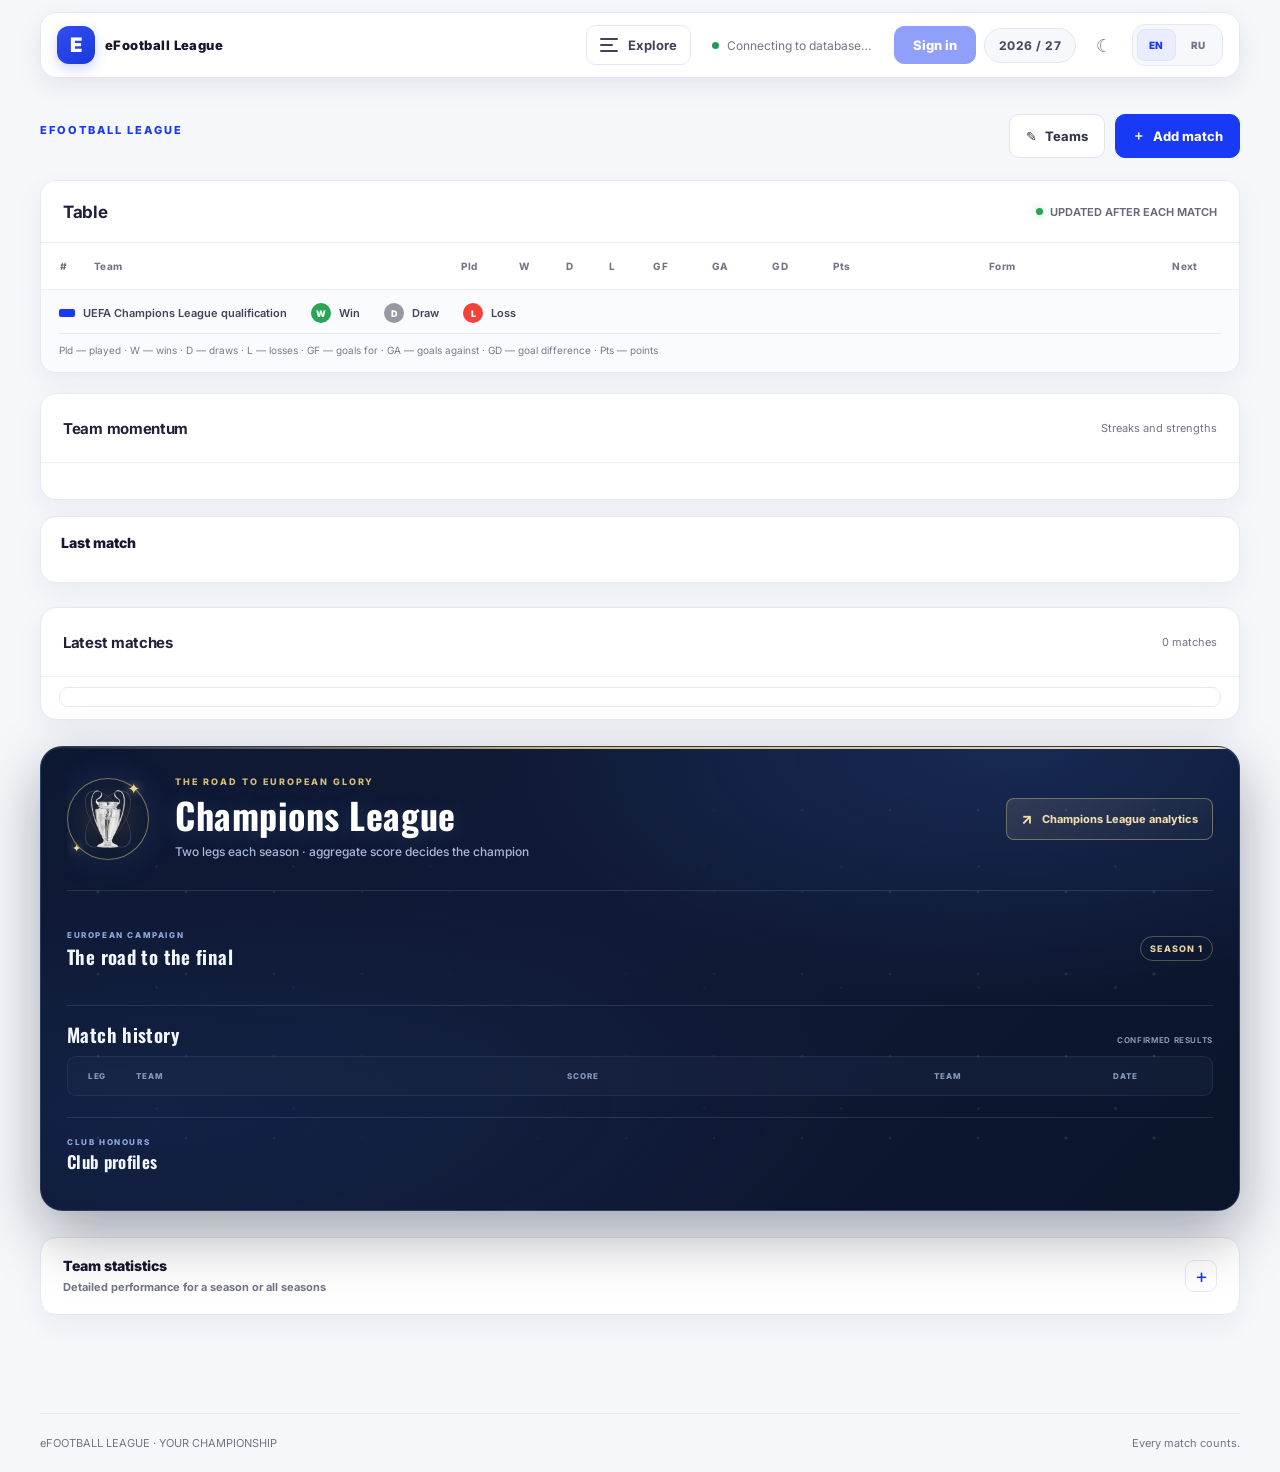
==== commit 9d099483: "white" ====
--- a/index.html
+++ b/index.html
@@ -6,6 +6,7 @@
     <meta name="viewport" content="width=device-width, initial-scale=1">
     <meta name="theme-color" content="#f5f7fb">
     <title>eFootball League</title>
+    <script src="js/theme.js"></script>
     <link rel="preconnect" href="https://fonts.googleapis.com">
     <link rel="stylesheet" href="https://fonts.googleapis.com/css2?family=Inter:wght@400;500;600;700;800&family=Oswald:wght@500;600;700&display=swap">
     <link rel="stylesheet" href="css/style.css">
@@ -33,6 +34,7 @@
                 <span id="authStatus" role="status" data-i18n="authStatus">Connecting to database…</span>
                 <button class="button button-quiet" id="authButton" type="button" disabled data-i18n="authButton">Sign in</button>
                 <span class="season-tag">2026 / 27</span>
+                <button class="theme-toggle" type="button" data-theme-toggle aria-pressed="false" aria-label="Switch to dark theme" title="Switch to dark theme"><span data-theme-icon aria-hidden="true">☾</span></button>
                 <div class="language-toggle" aria-label="Language">
                     <button class="lang-btn lang-active" data-lang="en" type="button">EN</button>
                     <button class="lang-btn" data-lang="ru" type="button">RU</button>
--- a/css/style.css
+++ b/css/style.css
@@ -4655,6 +4655,7 @@
     linear-gradient(135deg, #0d1832 0%, #101a36 45%, #0a142a 100%);
   box-shadow: 0 24px 60px rgba(3, 10, 28, .34), inset 0 1px rgba(255,255,255,.06);
   color: #f5f7ff;
+  animation: ucl-aura-pulse 9s ease-in-out infinite;
 }
 .champions-league-panel::before {
   position: absolute;
@@ -4669,6 +4670,7 @@
   opacity: .2;
   mask-image: linear-gradient(110deg, #000 0%, transparent 40%, #000 95%);
   pointer-events: none;
+  animation: ucl-starfield-twinkle 7s ease-in-out infinite;
 }
 .champions-league-panel::after {
   position: absolute;
@@ -4678,8 +4680,55 @@
   left: 0;
   height: 2px;
   background: linear-gradient(90deg, transparent, #e8c978 22%, #fff0bf 50%, #e8c978 78%, transparent);
+  background-size: 200% 100%;
   content: "";
   opacity: .9;
+  animation: ucl-topline-glint 8s ease-in-out infinite;
+}
+@keyframes ucl-aura-pulse {
+  0%, 62%, 100% { box-shadow: 0 24px 60px rgba(3,10,28,.34), 0 0 20px rgba(76,124,224,.08), inset 0 1px rgba(255,255,255,.06); }
+  68%, 76% { box-shadow: 0 24px 60px rgba(3,10,28,.34), 0 0 34px rgba(76,124,224,.2), 0 0 58px rgba(220,190,118,.08), inset 0 1px rgba(255,255,255,.09); }
+  72% { box-shadow: 0 24px 60px rgba(3,10,28,.34), 0 0 25px rgba(76,124,224,.12), inset 0 1px rgba(255,255,255,.06); }
+}
+@keyframes ucl-topline-glint {
+  0%, 54%, 100% { background-position: 100% 0; opacity: .65; }
+  63% { background-position: 0 0; opacity: 1; }
+}
+.ucl-masthead {
+  position: relative;
+  overflow: hidden;
+}
+.ucl-masthead::after {
+  position: absolute;
+  z-index: 0;
+  top: 0;
+  bottom: 0;
+  left: -42%;
+  width: 38%;
+  background: linear-gradient(105deg, transparent, rgba(152,190,255,.035) 28%, rgba(196,216,255,.16) 50%, rgba(232,201,120,.12) 58%, transparent 82%);
+  content: "";
+  pointer-events: none;
+  transform: skewX(-18deg);
+  animation: ucl-masthead-sheen 11s ease-in-out infinite;
+}
+.ucl-masthead > * { position: relative; z-index: 1; }
+@keyframes ucl-masthead-sheen {
+  0%, 46%, 100% { left: -42%; opacity: 0; }
+  51% { opacity: .85; }
+  64% { left: 110%; opacity: .65; }
+  69% { opacity: 0; }
+}
+@keyframes ucl-starfield-twinkle {
+  0%, 14%, 18%, 53%, 57%, 100% { opacity: .2; filter: brightness(1); }
+  15%, 54% { opacity: .72; filter: brightness(1.8); }
+  16%, 55% { opacity: .32; filter: brightness(1.2); }
+  17%, 56% { opacity: .62; filter: brightness(1.6); }
+}
+@media (prefers-reduced-motion: reduce) {
+  .champions-league-panel,
+  .champions-league-panel::before,
+  .champions-league-panel::after,
+  .ucl-masthead::after { animation: none; }
 }
 .ucl-masthead {
   display: grid;
@@ -5478,4 +5527,1128 @@
   .table-footer { padding-inline: 14px; }
   .table-legend { gap: 9px 16px; }
   .table-legend-item { font-size: 10px; white-space: normal; }
-}+}
+
+body:not(.ucl-matchnight) .team-stat-card {
+  border-color: #e7e9f0;
+  background: #fff;
+  box-shadow: 0 5px 16px rgba(24,31,67,.045);
+}
+body:not(.ucl-matchnight) .team-stat-side { opacity: 1; }
+body:not(.ucl-matchnight) .team-stat-side.one .team-stat-value,
+body:not(.ucl-matchnight) .team-stat-verdict.one { color: #1839f5; }
+body:not(.ucl-matchnight) .team-stat-side.two .team-stat-value,
+body:not(.ucl-matchnight) .team-stat-verdict.two { color: #7041bd; }
+body:not(.ucl-matchnight) .team-stat-side .team-stat-note,
+body:not(.ucl-matchnight) .team-stat-verdict,
+body:not(.ucl-matchnight) .team-stat-verdict small { color: #66687d; }
+body:not(.ucl-matchnight) .team-stat-track { background: #eceef4; }
+body:not(.ucl-matchnight) .team-stat-side.one .team-stat-fill { background: #1839f5; }
+body:not(.ucl-matchnight) .team-stat-side.two .team-stat-fill { background: #8052d6; }
+body:not(.ucl-matchnight) .team-stat-card[data-tone="results"] {
+  --stat-accent: #258f4c;
+  --stat-border: #dcefe3;
+  --stat-wash: #f0f8f3;
+}
+body:not(.ucl-matchnight) .team-stat-card[data-tone="goals"] {
+  --stat-accent: #d29a18;
+  --stat-border: #f1e7cc;
+  --stat-wash: #fcf8ed;
+}
+body:not(.ucl-matchnight) .team-stat-card[data-tone="streak"] {
+  --stat-accent: #8052d6;
+  --stat-border: #e7ddf7;
+  --stat-wash: #f6f2fb;
+}
+body:not(.ucl-matchnight) .team-stat-card[data-tone="possession"] {
+  --stat-accent: #238a86;
+  --stat-border: #d7edeb;
+  --stat-wash: #f0f8f7;
+}
+body:not(.ucl-matchnight) .team-stat-card[data-tone="shots"] {
+  --stat-accent: #8052d6;
+  --stat-border: #e7ddf7;
+  --stat-wash: #f6f2fb;
+}
+
+body.community-mode {
+  color-scheme: light;
+  background: #f5f7fb;
+}
+body.community-mode #communitySection {
+  border-color: #e7e9f0;
+  background: #fff;
+  box-shadow: 0 18px 56px rgba(24,31,67,.08);
+}
+body.community-mode .community-sidebar {
+  border-right-color: #e7e9f0;
+  background: #fff;
+}
+body.community-mode .community-brand { color: #20213a; }
+body.community-mode .community-side-user,
+body.community-mode .community-icon-button,
+body.community-mode .community-signin-card,
+body.community-mode .profile-editor,
+body.community-mode .profile-avatar-row {
+  border-color: #e7e9f0;
+  background: #fbfcfe;
+}
+body.community-mode .community-side-user .friends-me-info b { color: #20213a; }
+body.community-mode .community-side-nav button { color: #56586e; }
+body.community-mode .community-side-nav button > span:first-child {
+  background: #f0f1f6;
+  color: #62647a;
+}
+body.community-mode .community-side-nav button:hover,
+body.community-mode .community-side-nav button:focus-visible {
+  background: #f5f6fa;
+  color: #1839f5;
+}
+body.community-mode .community-side-nav button.is-active {
+  background: #eef1ff;
+  color: #1839f5;
+}
+body.community-mode .community-side-nav button.is-active > span:first-child {
+  background: #dfe5ff;
+  color: #1839f5;
+}
+body.community-mode .community-side-nav button b,
+body.community-mode .community-icon-button b {
+  background: #1839f5;
+  color: #fff;
+}
+body.community-mode .community-back {
+  border-top-color: #e7e9f0;
+  color: #62647a;
+}
+body.community-mode .community-back:hover { color: #1839f5; }
+body.community-mode .community-main { background: #f5f7fb; }
+body.community-mode .community-topbar { border-bottom-color: #e7e9f0; }
+body.community-mode .community-topbar .eyebrow,
+body.community-mode .community-page-heading .eyebrow { color: #1839f5; }
+body.community-mode .community-topbar h1,
+body.community-mode .community-page-heading h2,
+body.community-mode .profile-editor h4 { color: #20213a; }
+body.community-mode .community-page-heading p,
+body.community-mode .community-page-heading > p,
+body.community-mode .profile-editor label,
+body.community-mode .profile-editor .profile-label,
+body.community-mode .community-signin-card { color: #62647a; }
+body.community-mode .community-icon-button {
+  color: #42435a;
+  cursor: pointer;
+}
+body.community-mode .community-icon-button:hover,
+body.community-mode .community-icon-button:focus-visible {
+  outline: 2px solid #cbd4ff;
+  color: #1839f5;
+}
+body.community-mode .profile-head {
+  border-color: #dce5ff;
+  background:
+    radial-gradient(ellipse at 80% 10%, rgba(24,57,245,.12), transparent 34%),
+    linear-gradient(125deg, #fff, #f1f4ff 75%);
+}
+body.community-mode .profile-head::before {
+  border-color: rgba(24,57,245,.13);
+  box-shadow: 0 0 0 34px rgba(24,57,245,.025), 0 0 0 70px rgba(24,57,245,.018);
+}
+body.community-mode .profile-head .avatar-lg {
+  border-color: #fff;
+  box-shadow: 0 8px 22px rgba(24,31,67,.16);
+}
+body.community-mode .profile-head h3 { color: #20213a; }
+body.community-mode .friend-team { color: #62647a; }
+body.community-mode .friend-record li,
+body.community-mode .community-friends-view .friend-row {
+  border-color: #e7e9f0;
+  background: #fff;
+  color: #505267;
+}
+body.community-mode .community-friends-view .friend-row:hover {
+  border-color: #cbd4ff;
+  background: #f7f8ff;
+}
+body.community-mode .community-friends-view .friends-tabs {
+  border-bottom-color: #e7e9f0;
+}
+body.community-mode .friends-tabs .friends-tab { color: #62647a; }
+body.community-mode .friends-tabs .friends-tab[aria-selected="true"] {
+  background: #eef1ff;
+  color: #1839f5;
+}
+body.community-mode .community-friends-view .friends-search input,
+body.community-mode .profile-editor input:not([type="file"]),
+body.community-mode .profile-editor select,
+body.community-mode .message-compose textarea {
+  border-color: #dfe2eb;
+  background: #fff;
+  color: #20213a;
+}
+body.community-mode .community-friends-view .friends-search input::placeholder,
+body.community-mode .message-compose textarea::placeholder { color: #85869a; }
+body.community-mode .community-friends-view .friends-search input:focus,
+body.community-mode .profile-editor input:focus,
+body.community-mode .profile-editor select:focus,
+body.community-mode .message-compose textarea:focus {
+  border-color: #1839f5;
+  box-shadow: 0 0 0 3px rgba(24,57,245,.1);
+}
+body.community-mode .profile-editor > .button { color: #fff; }
+body.community-mode .profile-avatar-row input[type="file"] { color: #62647a; }
+body.community-mode .achievement-dialog {
+  border-color: #e7e9f0;
+  background: #fff;
+  color: #20213a;
+  box-shadow: 0 24px 70px rgba(24,31,67,.2);
+}
+body.community-mode .achievement-dialog .eyebrow { color: #1839f5; }
+body.community-mode .achievement-dialog h2,
+body.community-mode .achievement-dialog p { color: #20213a; }
+body.community-mode .site-menu-panel {
+  border-color: #e7e9f0;
+  background: #fff;
+  box-shadow: 0 16px 38px rgba(24,31,67,.16);
+}
+body.community-mode .site-menu-panel a,
+body.community-mode .site-menu-panel button { color: #303149; }
+body.community-mode .site-menu-panel a:hover,
+body.community-mode .site-menu-panel a:focus-visible,
+body.community-mode .site-menu-panel button:hover,
+body.community-mode .site-menu-panel button:focus-visible {
+  border-color: #dce5ff;
+  background: #f2f5ff;
+  color: #1839f5;
+}
+
+@media (max-width: 760px) {
+  body.community-mode .community-side-nav {
+    display: grid;
+    grid-template-columns: repeat(5, minmax(0, 1fr));
+    gap: 5px;
+    overflow: visible;
+    padding-bottom: 0;
+  }
+  body.community-mode .community-side-nav button {
+    width: 100%;
+    min-width: 0;
+    min-height: 56px;
+    flex-direction: column;
+    gap: 3px;
+    padding: 5px 2px;
+    white-space: normal;
+    text-align: center;
+    font-size: 10px;
+    line-height: 1.15;
+  }
+  body.community-mode .community-side-nav button > span:first-child {
+    flex: 0 0 22px;
+    width: 22px;
+    height: 22px;
+  }
+  body.community-mode .community-side-nav button > span:last-of-type {
+    max-width: 100%;
+    overflow-wrap: anywhere;
+    font-size: 9px;
+  }
+  body.community-mode .community-side-nav button b {
+    position: absolute;
+    top: 0;
+    right: 0;
+    min-width: 16px;
+    height: 16px;
+    padding: 0 3px;
+    font-size: 9px;
+  }
+  body.community-mode .community-back {
+    align-self: flex-start;
+    min-height: 30px;
+    padding: 0 4px;
+  }
+  body.community-mode #communitySection { overflow: visible; }
+  body.community-mode .community-sidebar { min-width: 0; }
+}
+@media (max-width: 480px) {
+  .site-menu-panel {
+    top: 74px;
+    right: 14px;
+    width: min(320px, calc(100vw - 28px));
+    max-height: calc(100dvh - 92px);
+    padding: 8px;
+    border-color: #e7e9f0;
+    border-radius: 14px;
+    background: #fff;
+    box-shadow: 0 16px 38px rgba(24,31,67,.18);
+  }
+  .site-menu-panel a,
+  .site-menu-panel button {
+    min-height: 44px;
+    color: #303149;
+  }
+  .site-menu-panel a:hover,
+  .site-menu-panel a:focus-visible,
+  .site-menu-panel button:hover,
+  .site-menu-panel button:focus-visible {
+    border-color: #dce5ff;
+    background: #f2f5ff;
+    color: #1839f5;
+  }
+  body.community-mode .community-main { padding: 16px 12px 28px; }
+  body.community-mode .profile-head { gap: 12px; }
+  body.community-mode .community-topbar { align-items: flex-start; }
+}
+
+body.community-mode {
+  --ink: #20213a;
+  --muted: #62647a;
+  --surface: #fff;
+  --surface-raised: #f7f8fb;
+  --line: #e7e9f0;
+  --lime: #1839f5;
+  color: #20213a;
+}
+body.community-mode .community-side-user,
+body.community-mode .community-friends-view,
+body.community-mode .community-screen,
+body.community-mode .friend-profile,
+body.community-mode .proposals-panel {
+  color: #303149;
+}
+body.community-mode .community-section .friends-me,
+body.community-mode .proposals-panel {
+  border-color: #e7e9f0;
+  background: #fff;
+}
+body.community-mode .proposal-row { color: #303149; }
+body.community-mode .community-section :is(input:not([type="file"]), textarea, select) {
+  border-color: #dfe2eb;
+  background-color: #fff;
+  color: #20213a;
+}
+body.community-mode .community-section :is(input, textarea)::placeholder { color: #85869a; }
+body.community-mode .community-section :is(input, textarea, select):focus {
+  border-color: #1839f5;
+  outline: none;
+  box-shadow: 0 0 0 3px rgba(24,57,245,.1);
+}
+body.community-mode .friends-me small,
+body.community-mode .community-section .friends-empty,
+body.community-mode .friend-locked { color: #62647a; }
+body.community-mode .community-section .friends-list,
+body.community-mode .proposals-list { color: #303149; }
+body.community-mode .friend-profile .profile-actions .button,
+body.community-mode .community-page-heading .button,
+body.community-mode .proposal-actions .button { color: #fff; }
+body.community-mode .friend-favorite {
+  border-color: #dce5ff;
+  background: #f2f5ff;
+  color: #20213a;
+}
+body.community-mode .friend-favorite img {
+  flex: 0 0 72px;
+  width: 72px;
+  height: 88px;
+  padding: 4px;
+  border: 1px solid #e1e5ee;
+  border-radius: 10px;
+  background: #fff;
+  object-fit: contain;
+}
+body.community-mode .friend-favorite b { color: #20213a; }
+body.community-mode .friend-favorite span { color: #62647a; }
+body.community-mode .friend-pinned { align-items: stretch; }
+body.community-mode .friend-badge {
+  border-color: #e2e5ed;
+  background: #fff;
+  color: #42435a;
+}
+body.community-mode .friend-badge:not(.is-unlocked) { opacity: 1; }
+body.community-mode .friend-badge:not(.is-unlocked) .friend-badge-icon {
+  border-color: #dfe2eb;
+  color: #737589;
+  background: #f4f5f8;
+  filter: grayscale(.65);
+}
+body.community-mode .friend-badge.is-unlocked {
+  border-color: color-mix(in srgb, var(--tier) 48%, #e2e5ed);
+  background: color-mix(in srgb, var(--tier) 7%, #fff);
+}
+body.community-mode .friend-badge.is-unlocked .friend-badge-icon {
+  color: color-mix(in srgb, var(--tier) 78%, #20213a);
+  background: color-mix(in srgb, var(--tier) 13%, #fff);
+  box-shadow: 0 3px 12px color-mix(in srgb, var(--tier) 20%, transparent);
+}
+body.community-mode .avatar {
+  border: 2px solid #fff;
+  outline: 1px solid #dfe3ed;
+  background: #f1f3f8;
+  color: #303149;
+}
+body.community-mode .avatar img {
+  display: block;
+  width: 100%;
+  height: 100%;
+  border-radius: inherit;
+  object-fit: cover;
+  object-position: center;
+}
+body.community-mode .profile-head .avatar-lg {
+  flex: 0 0 108px;
+  width: 108px;
+  height: 108px;
+  padding: 3px;
+  border: 3px solid #fff;
+  outline: 1px solid #cbd4ff;
+  background: #fff;
+}
+body.community-mode .friend-team img {
+  width: 36px;
+  height: 36px;
+  padding: 3px;
+  border: 1px solid #e1e5ee;
+  border-radius: 9px;
+  background: #fff;
+}
+body.community-mode .community-friends-view .avatar {
+  border-color: #fff;
+  outline-color: #dfe3ed;
+  background: #f1f3f8;
+}
+body.community-mode .community-friends-view .friend-name { color: #20213a; }
+body.community-mode .profile-avatar-row {
+  border: 1px solid #e7e9f0;
+  background: #f7f8fc;
+}
+body.community-mode .profile-avatar-row input[type="file"]::file-selector-button {
+  min-height: 34px;
+  margin-right: 8px;
+  padding: 0 10px;
+  border: 1px solid #dfe2eb;
+  border-radius: 8px;
+  background: #fff;
+  color: #303149;
+  font: 600 11px Inter, sans-serif;
+  cursor: pointer;
+}
+body.community-mode .achievement-dialog .achievement-detail-icon {
+  border-color: #e2e5ed;
+  background: #f6f7fb;
+  color: #737589;
+}
+body.community-mode .achievement-dialog .achievement-detail-icon.is-unlocked {
+  border-color: var(--lime);
+  color: #1839f5;
+  background: #eef1ff;
+  box-shadow: 0 4px 14px rgba(24,57,245,.12);
+}
+body.community-mode .achievement-dialog .achievement-status { color: #925400; }
+body.community-mode .achievement-dialog .achievement-status.is-unlocked { color: #16733b; }
+body.community-mode .achievement-dialog .achievement-progress-head { color: #62647a; }
+body.community-mode .achievement-dialog .achievement-progress-head b { color: #20213a; }
+body.community-mode .achievement-dialog .achievement-progress {
+  background: #eceef4;
+}
+body.community-mode .achievement-dialog .achievement-progress i {
+  background: linear-gradient(90deg, #4660ef, #1839f5);
+  box-shadow: none;
+}
+body.community-mode .messages-layout {
+  border-color: #e2e5ed;
+  background: #fff;
+  box-shadow: 0 8px 24px rgba(24,31,67,.05);
+}
+body.community-mode .messages-people {
+  border-right-color: #e7e9f0;
+  background: #fbfcfe;
+}
+body.community-mode .message-person {
+  color: #303149;
+}
+body.community-mode .message-person:hover,
+body.community-mode .message-person.is-active {
+  border-color: #dce5ff;
+  background: #eef1ff;
+  color: #1839f5;
+}
+body.community-mode .message-person-copy b { color: #303149; }
+body.community-mode .message-person-copy small { color: #62647a; }
+body.community-mode .message-chat-header {
+  border-bottom-color: #e7e9f0;
+  background: #fff;
+  color: #20213a;
+}
+body.community-mode .message-thread {
+  background: #f7f8fc;
+  scrollbar-color: #c9cde0 #f7f8fc;
+}
+body.community-mode .message-bubble {
+  border-color: #e2e5ed;
+  background: #fff;
+  color: #303149;
+  box-shadow: 0 2px 8px rgba(24,31,67,.045);
+}
+body.community-mode .message-bubble.is-mine {
+  border-color: #cbd4ff;
+  background: #eef1ff;
+  color: #20213a;
+}
+body.community-mode .message-bubble time { color: #686a80; }
+body.community-mode .message-compose { border-top-color: #e7e9f0; }
+body.community-mode .message-compose .button { color: #fff; }
+
+body:not(.ucl-matchnight) .analyst-briefing {
+  --ink: #20213a;
+  --muted: #62647a;
+  --lime: #1839f5;
+  border-color: #dce2f2;
+  background: linear-gradient(145deg, #fff, #f7f8fd);
+  color: #303149;
+  box-shadow: 0 18px 48px rgba(24,31,67,.2);
+}
+body:not(.ucl-matchnight) .analyst-briefing-head { border-bottom-color: #e6e8f0; }
+body:not(.ucl-matchnight) .analyst-briefing-head h2,
+body:not(.ucl-matchnight) .analyst-staff-meta { color: #20213a; }
+body:not(.ucl-matchnight) .analyst-briefing-head > div > p:last-child,
+body:not(.ucl-matchnight) .analyst-presence,
+body:not(.ucl-matchnight) .analyst-tension-label,
+body:not(.ucl-matchnight) .analyst-conversation > h3,
+body:not(.ucl-matchnight) .analyst-chat-ended,
+body:not(.ucl-matchnight) .analyst-typing,
+body:not(.ucl-matchnight) .analyst-empty { color: #62647a; }
+body:not(.ucl-matchnight) .analyst-kicker,
+body:not(.ucl-matchnight) .analyst-toast-heading > small,
+body:not(.ucl-matchnight) .analyst-notice-meta > span { color: #1839f5; }
+body:not(.ucl-matchnight) .analyst-presence[data-online="true"] { color: #18733b; }
+body:not(.ucl-matchnight) .analyst-presence[data-online="true"]::before {
+  background: #218c4b;
+  box-shadow: 0 0 8px rgba(33,140,75,.35);
+}
+body:not(.ucl-matchnight) .analyst-staff-avatar,
+body:not(.ucl-matchnight) .analyst-chat-avatar {
+  border: 2px solid #fff;
+  outline: 1px solid #cbd4ff;
+  background: #fff;
+  object-fit: cover;
+  object-position: center;
+  box-shadow: 0 2px 8px rgba(24,31,67,.12);
+}
+body:not(.ucl-matchnight) .analyst-panel-close,
+body:not(.ucl-matchnight) .analyst-dismiss {
+  border-color: #dfe2ec;
+  background: #fff;
+  color: #62647a;
+}
+body:not(.ucl-matchnight) .analyst-panel-close:hover,
+body:not(.ucl-matchnight) .analyst-dismiss:hover {
+  border-color: #bfcaff;
+  background: #eef1ff;
+  color: #1839f5;
+}
+body:not(.ucl-matchnight) .analyst-notice {
+  border-color: #e2e5ed;
+  background: #fff;
+  color: #303149;
+  box-shadow: 0 3px 12px rgba(24,31,67,.045);
+}
+body:not(.ucl-matchnight) .analyst-notice.is-unread { border-color: #cbd4ff; }
+body:not(.ucl-matchnight) .analyst-notice-meta strong,
+body:not(.ucl-matchnight) .analyst-tension-label strong { color: #20213a; }
+body:not(.ucl-matchnight) .analyst-archive { border-top-color: #e7e9f0; }
+body:not(.ucl-matchnight) .analyst-archive > summary { color: #62647a; }
+body:not(.ucl-matchnight) .analyst-archive > summary:hover { color: #1839f5; }
+body:not(.ucl-matchnight) .analyst-tension-track {
+  border-color: #e2e5ed;
+  background: #eceef4;
+}
+body:not(.ucl-matchnight) .analyst-tension-track > span {
+  background: linear-gradient(90deg, #218c4b, #9abb32);
+}
+body:not(.ucl-matchnight) .analyst-tension-track[data-level="high"] > span {
+  background: linear-gradient(90deg, #d29a18, #e78231);
+}
+body:not(.ucl-matchnight) .analyst-tension-track[data-level="critical"] > span {
+  background: linear-gradient(90deg, #e78231, #d93d52);
+}
+body:not(.ucl-matchnight) .analyst-conversation { border-bottom-color: #e7e9f0; }
+body:not(.ucl-matchnight) .analyst-conversation-history {
+  scrollbar-color: #c9cde0 transparent;
+}
+body:not(.ucl-matchnight) .analyst-chat-bubble {
+  border-color: #e2e5ed;
+  background: #fff;
+  color: #303149;
+  box-shadow: 0 2px 8px rgba(24,31,67,.045);
+}
+body:not(.ucl-matchnight) .analyst-chat-row.is-player .analyst-chat-bubble {
+  border-color: #cbd4ff;
+  background: #eef1ff;
+}
+body:not(.ucl-matchnight) .analyst-chat-bubble strong,
+body:not(.ucl-matchnight) .analyst-chat-row.is-player .analyst-chat-bubble strong {
+  color: #1839f5;
+}
+body:not(.ucl-matchnight) .analyst-chat-bubble p { color: #303149; }
+body:not(.ucl-matchnight) .analyst-question {
+  border-color: #dce2f2;
+  background: #fff;
+  color: #303149;
+}
+body:not(.ucl-matchnight) .analyst-question:hover:not(:disabled),
+body:not(.ucl-matchnight) .analyst-question:focus-visible {
+  border-color: #bfcaff;
+  background: #eef1ff;
+  color: #1839f5;
+}
+body:not(.ucl-matchnight) .analyst-question:focus-visible { outline-color: #1839f5; }
+body:not(.ucl-matchnight) .analyst-chat-choices .analyst-choice.button-quiet {
+  border-color: #dfe2ec;
+  background: #fff;
+  color: #303149;
+}
+body:not(.ucl-matchnight) .analyst-chat-choices .analyst-choice.button-primary {
+  border-color: #bfcaff;
+  background: #eef1ff;
+  color: #1839f5;
+}
+body:not(.ucl-matchnight) .analyst-toast {
+  border-color: #dce2f2;
+  background: linear-gradient(145deg, #fff, #f7f8fd);
+  box-shadow: 0 18px 48px rgba(24,31,67,.2);
+}
+body:not(.ucl-matchnight) .analyst-toast-mark {
+  border-color: #cbd4ff;
+  background: #eef1ff;
+  color: #1839f5;
+}
+body:not(.ucl-matchnight) .analyst-toast-copy > p { color: #303149; }
+body:not(.ucl-matchnight) .analyst-toast-actions button { color: #1839f5; }
+@media (max-width: 430px) {
+  body.community-mode .profile-head .avatar-lg {
+    flex-basis: 88px;
+    width: 88px;
+    height: 88px;
+  }
+}
+
+body:not(.ucl-matchnight) .match-tabs {
+  gap: 5px;
+  padding: 4px;
+  border-color: #e2e5ed;
+  background: #f3f5fa;
+}
+body:not(.ucl-matchnight) .match-tab {
+  min-height: 42px;
+  color: #62647a;
+}
+body:not(.ucl-matchnight) .match-tab:hover { color: #20213a; }
+body:not(.ucl-matchnight) .match-tab.active {
+  background: #1839f5;
+  color: #fff;
+  box-shadow: 0 3px 9px rgba(24,57,245,.22);
+}
+body:not(.ucl-matchnight) .match-tab-status {
+  background: #d94353;
+  color: #fff;
+}
+body:not(.ucl-matchnight) .match-tab-status.confirmed {
+  background: #188548;
+  color: #fff;
+}
+body:not(.ucl-matchnight) .stats-entry {
+  border-color: #e2e5ed;
+  background: #fbfcfe;
+}
+body:not(.ucl-matchnight) .stats-entry h3 { color: #20213a; }
+body:not(.ucl-matchnight) .stats-entry h3 span,
+body:not(.ucl-matchnight) .stats-entry > p { color: #62647a; }
+body:not(.ucl-matchnight) .stats-entry-head { color: #62647a; }
+body:not(.ucl-matchnight) .stats-entry-row { color: #505267; }
+body:not(.ucl-matchnight) .stats-entry-row input {
+  border-color: #dfe2eb;
+  background: #fff;
+  color: #20213a;
+  box-shadow: inset 0 1px 2px rgba(24,31,67,.035);
+}
+body:not(.ucl-matchnight) .stats-entry-row input:hover { border-color: #c8cee0; }
+body:not(.ucl-matchnight) .stats-entry-row input:focus {
+  border-color: #1839f5;
+  outline: none;
+  box-shadow: 0 0 0 3px rgba(24,57,245,.1);
+}
+body:not(.ucl-matchnight) .match-team-picker-badge {
+  border-color: #e1e5ee;
+  background: #f7f8fb;
+}
+body:not(.ucl-matchnight) .match-swap-button {
+  border-color: #cbd4ff;
+  background: #eef1ff;
+  color: #1839f5;
+}
+body:not(.ucl-matchnight) .match-swap-button:hover {
+  border-color: #aebcff;
+  background: #e0e6ff;
+}
+body:not(.ucl-matchnight) .match-swap-button:focus-visible {
+  outline-color: #1839f5;
+}
+body:not(.ucl-matchnight) .team-stats-mode {
+  border-color: #e2e5ed;
+  background: #f3f5fa;
+}
+body:not(.ucl-matchnight) .team-stats-mode-button { color: #62647a; }
+body:not(.ucl-matchnight) .team-stats-mode-button:hover { color: #20213a; }
+body:not(.ucl-matchnight) .team-stats-mode-button.active {
+  border-color: #1839f5;
+  background: #1839f5;
+  color: #fff;
+  box-shadow: 0 2px 7px rgba(24,57,245,.2);
+}
+body:not(.ucl-matchnight) .team-stats-mode-button:focus-visible {
+  outline: 2px solid #1839f5;
+}
+body:not(.ucl-matchnight) .team-stats-filter { color: #62647a; }
+body:not(.ucl-matchnight) .team-stats-filter select {
+  border-color: #dfe2eb;
+  background: #fff;
+  color: #20213a;
+}
+body:not(.ucl-matchnight) .team-stats-filter select:focus {
+  outline-color: #1839f5;
+}
+body:not(.ucl-matchnight) .team-stats-club {
+  border-color: #e2e5ed;
+  background: #fbfcfe;
+}
+body:not(.ucl-matchnight) .team-stats-club.one { border-color: #cbd4ff; }
+body:not(.ucl-matchnight) .team-stats-club.two { border-color: #dfd1f6; }
+body:not(.ucl-matchnight) .team-stats-club-badge { background: #fff; }
+body:not(.ucl-matchnight) .team-stats-club > strong { color: #20213a; }
+body:not(.ucl-matchnight) .team-stats-club > span:last-child { color: #62647a; }
+body:not(.ucl-matchnight) .team-stat-card {
+  border-color: #e2e5ed;
+  background: #fff;
+}
+body:not(.ucl-matchnight) .team-stat-label { color: #62647a; }
+body:not(.ucl-matchnight) .team-stat-side.one .team-stat-value,
+body:not(.ucl-matchnight) .team-stat-verdict.one { color: #1839f5; }
+body:not(.ucl-matchnight) .team-stat-side.two .team-stat-value,
+body:not(.ucl-matchnight) .team-stat-verdict.two { color: #7041bd; }
+body:not(.ucl-matchnight) .team-stat-side .team-stat-note,
+body:not(.ucl-matchnight) .team-stat-verdict small { color: #62647a; }
+body:not(.ucl-matchnight) .team-stat-track { background: #eceef4; }
+body:not(.ucl-matchnight) .team-stat-side.one .team-stat-fill { background: #1839f5; }
+body:not(.ucl-matchnight) .team-stat-side.two .team-stat-fill { background: #8052d6; }
+body:not(.ucl-matchnight) .team-stats-footnote,
+body:not(.ucl-matchnight) .team-stats-empty { color: #62647a; }
+body:not(.ucl-matchnight) .lineup-tab.active,
+body:not(.ucl-matchnight) .lineup-tab[aria-selected="true"] {
+  background: #1839f5;
+  color: #fff;
+  box-shadow: 0 4px 12px rgba(24,57,245,.18);
+}
+body:not(.ucl-matchnight) .lineup-tab:focus-visible {
+  outline: 2px solid #1839f5;
+  outline-offset: 2px;
+}
+body.ucl-matchnight .match-tab.active,
+body.ucl-matchnight .lineup-tab.active,
+body.ucl-matchnight .lineup-tab[aria-selected="true"] {
+  background: #e7c56e;
+  color: #14213d;
+}
+body.ucl-matchnight .match-tab-status { color: #15213a; }
+body.ucl-matchnight .match-tab-status.confirmed { color: #10233c; }
+
+body.community-mode .community-main .button.button-primary,
+body.community-mode .friend-profile .profile-actions .button.button-primary,
+body.community-mode .community-page-heading .button.button-primary,
+body.community-mode .proposal-actions .button.button-primary {
+  border-color: #1839f5;
+  background: #1839f5;
+  color: #fff;
+}
+body.community-mode .community-main .button.button-quiet,
+body.community-mode .friend-profile .profile-actions .button.button-quiet,
+body.community-mode .community-page-heading .button.button-quiet,
+body.community-mode .proposal-actions .button.button-quiet {
+  border-color: #dfe2eb;
+  background: #fff;
+  color: #303149;
+}
+body.community-mode .community-main .button.button-quiet:hover,
+body.community-mode .friend-profile .profile-actions .button.button-quiet:hover,
+body.community-mode .community-page-heading .button.button-quiet:hover,
+body.community-mode .proposal-actions .button.button-quiet:hover {
+  border-color: #cbd4ff;
+  background: #f2f5ff;
+  color: #1839f5;
+}
+body.community-mode .community-side-nav button.is-active {
+  background: #e8edff;
+  color: #1839f5;
+}
+body.community-mode .community-side-nav button.is-active > span:first-child {
+  background: #d7dfff;
+  color: #1839f5;
+}
+body.community-mode .community-side-nav button:focus-visible,
+body.community-mode .friends-tab:focus-visible,
+body.community-mode .friend-name:focus-visible,
+body.community-mode .badge-choice:focus-visible {
+  outline: 2px solid #1839f5;
+  outline-offset: 2px;
+}
+body.community-mode .friend-team,
+body.community-mode .friend-name { color: #303149; }
+body.community-mode .friend-pinned .friend-badge,
+body.community-mode .profile-achievements-grid .friend-badge {
+  border-color: #e2e5ed;
+  background: #fff;
+  color: #303149;
+}
+body.community-mode .friend-pinned .friend-badge.is-unlocked,
+body.community-mode .profile-achievements-grid .friend-badge.is-unlocked {
+  border-color: color-mix(in srgb, var(--tier) 48%, #e2e5ed);
+  background: color-mix(in srgb, var(--tier) 8%, #fff);
+}
+
+html[data-color-mode="dark"] {
+  color-scheme: dark;
+  --ink: #edf2fb;
+  --muted: #9daac0;
+  --surface: #151d2b;
+  --surface-raised: #1b2637;
+  --line: #2b374b;
+  --lime: #8ea3ff;
+  --shadow: 0 16px 42px rgba(0,0,0,.32);
+}
+html[data-color-mode="dark"] body:not(.ucl-matchnight) {
+  color-scheme: dark;
+  background:
+    radial-gradient(ellipse at 50% -18%, rgba(50,74,130,.19), transparent 46%),
+    #0d1320;
+  color: #edf2fb;
+}
+html[data-color-mode="dark"] .page-shell > .topbar {
+  border-color: #29364a;
+  background: rgba(18,26,40,.94);
+  box-shadow: 0 8px 26px rgba(0,0,0,.28);
+}
+html[data-color-mode="dark"] .topbar .brand,
+html[data-color-mode="dark"] .topbar .brand > span:last-child { color: #edf2fb; }
+html[data-color-mode="dark"] .topbar-right { color: #a6b1c5; }
+html[data-color-mode="dark"] .topbar-right #authStatus { color: #a6b1c5; }
+html[data-color-mode="dark"] .topbar-right .season-tag,
+html[data-color-mode="dark"] .topbar-right .language-toggle {
+  border-color: #303d53;
+  background: #192335;
+  color: #d3dcee;
+}
+html[data-color-mode="dark"] .topbar-right .lang-btn { color: #a6b1c5; }
+html[data-color-mode="dark"] .topbar-right .lang-btn:hover { background: #26344c; color: #fff; }
+html[data-color-mode="dark"] .topbar-right .lang-btn.lang-active {
+  border-color: #394b72;
+  background: #283756;
+  color: #b7c5ff;
+}
+html[data-color-mode="dark"] .site-menu summary,
+html[data-color-mode="dark"] .site-menu-panel {
+  border-color: #303d53;
+  background: #172235;
+  color: #e4eaf5;
+}
+html[data-color-mode="dark"] .site-menu summary:hover,
+html[data-color-mode="dark"] .site-menu summary:focus-visible,
+html[data-color-mode="dark"] .site-menu[open] summary {
+  border-color: #526aa2;
+  background: #22314a;
+  color: #c1ccff;
+}
+html[data-color-mode="dark"] .site-menu-panel {
+  box-shadow: 0 18px 44px rgba(0,0,0,.4);
+}
+html[data-color-mode="dark"] .site-menu-panel a,
+html[data-color-mode="dark"] .site-menu-panel button { color: #d3dcee; }
+html[data-color-mode="dark"] .site-menu-panel a:hover,
+html[data-color-mode="dark"] .site-menu-panel a:focus-visible,
+html[data-color-mode="dark"] .site-menu-panel button:hover,
+html[data-color-mode="dark"] .site-menu-panel button:focus-visible {
+  background: #273550;
+  color: #c1ccff;
+}
+html[data-color-mode="dark"] .theme-toggle {
+  border-color: #35435d;
+  background: #202c41;
+  color: #f2d48a;
+}
+html[data-color-mode="dark"] .theme-toggle:hover { border-color: #7285bc; }
+html[data-color-mode="dark"] .hero-card {
+  border-color: #34425d;
+  background:
+    radial-gradient(ellipse at 90% 0%, rgba(91,113,196,.2), transparent 40%),
+    linear-gradient(115deg,#151e2f,#1a2336 62%,#151c2d);
+  box-shadow: 0 12px 32px rgba(0,0,0,.26);
+}
+html[data-color-mode="dark"] .hero-title { color: #f3f6fc; }
+html[data-color-mode="dark"] .hero-kicker { color: #aab9ff; }
+html[data-color-mode="dark"] .hero-subtitle { color: #aab6cb; }
+html[data-color-mode="dark"] .eyebrow { color: #aab9ff; }
+html[data-color-mode="dark"] .match-score-separator { color: #b1bdd4; }
+html[data-color-mode="dark"] .button {
+  border-color: #35425a;
+  background: #202b3e;
+  color: #e2e9f5;
+}
+html[data-color-mode="dark"] .button:hover { border-color: #566a99; background: #293851; }
+html[data-color-mode="dark"] .button-primary {
+  border-color: #526ee8;
+  background: #455fdb;
+  color: #fff;
+}
+html[data-color-mode="dark"] .button-primary:hover { border-color: #6a82f0; background: #526ce7; }
+html[data-color-mode="dark"] .standings-panel,
+html[data-color-mode="dark"] .page-shell main > .panel:not(#championsLeague),
+html[data-color-mode="dark"] .page-shell main > section:not(#championsLeague) .panel {
+  border-color: #2b374b;
+  background: #151d2b;
+  color: #e6ecf7;
+  box-shadow: 0 10px 28px rgba(0,0,0,.22);
+}
+html[data-color-mode="dark"] .page-shell main > section:not(#championsLeague) .panel-heading { border-bottom-color: #2b374b; }
+html[data-color-mode="dark"] .page-shell main > section:not(#championsLeague) .panel-heading h2,
+html[data-color-mode="dark"] .standings-panel .panel-heading h2 { color: #eef2fa; }
+html[data-color-mode="dark"] .standings-panel .panel-heading { border-bottom-color: #2b374b; background: #151d2b; }
+html[data-color-mode="dark"] .standings-panel .live-label { color: #a6b1c5; }
+html[data-color-mode="dark"] .standings-table { color: #e4eaf5; }
+html[data-color-mode="dark"] .standings-table th { background: #151d2b; color: #a0adc2; }
+html[data-color-mode="dark"] .standings-table td { border-top-color: #273348; background: #151d2b; color: #dce4f1; }
+html[data-color-mode="dark"] .standings-table tbody tr:hover td { background: #1d293b; }
+html[data-color-mode="dark"] .standings-table td.position,
+html[data-color-mode="dark"] .standings-table .team-cell,
+html[data-color-mode="dark"] .standings-table .points { color: #eef2fa; }
+html[data-color-mode="dark"] .standings-panel .team-cell-link:hover span:last-child,
+html[data-color-mode="dark"] .standings-panel .team-cell-link:focus-visible span:last-child { color: #aab9ff; }
+html[data-color-mode="dark"] .table-footer { border-top-color: #2b374b; background: #111a28; color: #c0cbdd; }
+html[data-color-mode="dark"] .table-legend-item { color: #c3ccdc; }
+html[data-color-mode="dark"] .table-footer-note { border-top-color: #2b374b; color: #9daac0; }
+html[data-color-mode="dark"] .match-score {
+  border-color: #3a4b70;
+  background: #25334b;
+  color: #d7e0ff;
+}
+html[data-color-mode="dark"] body:not(.ucl-matchnight) .team-momentum-chip {
+  border-color: #3a4b70;
+  background: #202c42;
+  color: #bac8ff;
+}
+html[data-color-mode="dark"] body:not(.ucl-matchnight) .team-momentum-chip.streak-loss {
+  border-color: #693846;
+  background: #38232d;
+  color: #ff9aa7;
+}
+html[data-color-mode="dark"] body:not(.ucl-matchnight) .team-momentum-chip.streak-draw {
+  border-color: #3f4859;
+  background: #252e3d;
+  color: #bdc5d3;
+}
+html[data-color-mode="dark"] body:not(.ucl-matchnight) .team-momentum-chip.streak-unbeaten {
+  border-color: #2c5745;
+  background: #1b342b;
+  color: #81d6a5;
+}
+html[data-color-mode="dark"] .page-shell main > section:not(#championsLeague) :is(
+  .team-momentum-card,.news-card,.match-card,.match-history-card,.team-stat-card,
+  .forecast-card,.forecast-item,.match-item,.match-row,.fixture-row,.latest-match,
+  .team-stat,.season-stat,.news-item,.community-card
+) {
+  border-color: #2d394d;
+  background: #192334;
+  color: #e2e9f5;
+  box-shadow: 0 5px 16px rgba(0,0,0,.16);
+}
+html[data-color-mode="dark"] .page-shell main > section:not(#championsLeague) :is(
+  .team-momentum-card,.news-card,.match-card,.match-history-card,.team-stat-card,
+  .forecast-card,.forecast-item,.match-item,.match-row,.fixture-row,.latest-match,
+  .team-stat,.season-stat,.news-item,.community-card
+) :is(h2,h3,h4,strong,b) { color: #edf2fb; }
+html[data-color-mode="dark"] .page-shell main > section:not(#championsLeague) :is(
+  .team-momentum-card,.news-card,.match-card,.match-history-card,.team-stat-card,
+  .forecast-card,.forecast-item,.match-item,.match-row,.fixture-row,.latest-match,
+  .team-stat,.season-stat,.news-item,.community-card
+) :is(p,small,.muted,.subtitle,.description) { color: #aab6ca; }
+html[data-color-mode="dark"] .page-shell main > section:not(#championsLeague) .table-footer,
+html[data-color-mode="dark"] .page-shell main > section:not(#championsLeague) .empty-note {
+  border-color: #2b374b;
+  background: #111a28;
+  color: #aab6ca;
+}
+html[data-color-mode="dark"] .welcome-banner {
+  border-color: #34425d;
+  background: linear-gradient(110deg,#172235,#1d2940);
+  box-shadow: 0 8px 22px rgba(0,0,0,.22);
+}
+html[data-color-mode="dark"] .welcome-copy p { color: #edf2fb; }
+html[data-color-mode="dark"] .welcome-copy > span { color: #aab6ca; }
+html[data-color-mode="dark"] .welcome-team-badge { border-color: #384b70; background: #23324b; color: #b7c5ff; }
+html[data-color-mode="dark"] dialog:not(#clubProfileDialog) {
+  border-color: #334159;
+  background: #172234;
+  color: #e7edf7;
+  box-shadow: 0 24px 80px rgba(0,0,0,.55);
+}
+html[data-color-mode="dark"] dialog:not(#clubProfileDialog)::backdrop { background: rgba(3,7,15,.72); }
+html[data-color-mode="dark"] dialog:not(#clubProfileDialog) .dialog-header h2 { color: #f0f3fa; }
+html[data-color-mode="dark"] dialog:not(#clubProfileDialog) .dialog-header p,
+html[data-color-mode="dark"] dialog:not(#clubProfileDialog) .field label { color: #b1bdd0; }
+html[data-color-mode="dark"] dialog:not(#clubProfileDialog) .close-button { background: #27344a; color: #b3bfd2; }
+html[data-color-mode="dark"] dialog:not(#clubProfileDialog) .close-button:hover { background: #33425a; color: #fff; }
+html[data-color-mode="dark"] dialog:not(#clubProfileDialog) :is(input,select,textarea) {
+  border-color: #3a4860;
+  background: #101a29;
+  color: #ecf1fa;
+}
+html[data-color-mode="dark"] dialog:not(#clubProfileDialog) :is(input,select,textarea)::placeholder { color: #8290a7; }
+html[data-color-mode="dark"] dialog:not(#clubProfileDialog) .field select option { background: #101a29; color: #ecf1fa; }
+html[data-color-mode="dark"] .match-tabs,
+html[data-color-mode="dark"] .team-stats-mode { border-color: #344159; background: #111a28; }
+html[data-color-mode="dark"] .match-tab,
+html[data-color-mode="dark"] .team-stats-mode-button { color: #aab6ca; }
+html[data-color-mode="dark"] .match-tab:hover,
+html[data-color-mode="dark"] .team-stats-mode-button:hover { color: #f0f3fa; }
+html[data-color-mode="dark"] .match-tab.active,
+html[data-color-mode="dark"] .team-stats-mode-button.active,
+html[data-color-mode="dark"] .lineup-tab.active,
+html[data-color-mode="dark"] .lineup-tab[aria-selected="true"] { background: #455fdb; color: #fff; }
+html[data-color-mode="dark"] .stats-entry,
+html[data-color-mode="dark"] .team-stats-club,
+html[data-color-mode="dark"] .team-stat-card { border-color: #344159; background: #131d2b; }
+html[data-color-mode="dark"] .stats-entry h3,
+html[data-color-mode="dark"] .team-stats-club > strong { color: #edf2fb; }
+html[data-color-mode="dark"] .stats-entry h3 span,
+html[data-color-mode="dark"] .stats-entry > p,
+html[data-color-mode="dark"] .stats-entry-head,
+html[data-color-mode="dark"] .stats-entry-row,
+html[data-color-mode="dark"] .team-stats-filter,
+html[data-color-mode="dark"] .team-stats-club > span:last-child,
+html[data-color-mode="dark"] .team-stat-label,
+html[data-color-mode="dark"] .team-stat-side .team-stat-note,
+html[data-color-mode="dark"] .team-stat-verdict,
+html[data-color-mode="dark"] .team-stat-verdict small { color: #aab6ca; }
+html[data-color-mode="dark"] .stats-entry-row input,
+html[data-color-mode="dark"] .team-stats-filter select {
+  border-color: #3a4860;
+  background: #101a29;
+  color: #ecf1fa;
+}
+html[data-color-mode="dark"] #teamStatsTeamSelect,
+html[data-color-mode="dark"] #teamStatsTeamSelect2,
+html[data-color-mode="dark"] #teamStatsSeasonSelect {
+  border-color: #3a4860;
+  background: #101a29;
+  color: #ecf1fa;
+}
+html[data-color-mode="dark"] .lineup-open-button {
+  border-color: #35425a;
+  background: #202b3e;
+  color: #e2e9f5;
+}
+html[data-color-mode="dark"] .lineup-open-button:hover { border-color: #566a99; background: #293851; }
+html[data-color-mode="dark"] .team-stats-track,
+html[data-color-mode="dark"] .team-stat-track { background: #2a3548; }
+html[data-color-mode="dark"] body:not(.ucl-matchnight) .team-stat-side.one .team-stat-value,
+html[data-color-mode="dark"] body:not(.ucl-matchnight) .team-stat-verdict.one { color: #aab9ff; }
+html[data-color-mode="dark"] body:not(.ucl-matchnight) .team-stat-side.two .team-stat-value,
+html[data-color-mode="dark"] body:not(.ucl-matchnight) .team-stat-verdict.two { color: #c1a8ff; }
+html[data-color-mode="dark"] .team-stats-footnote,
+html[data-color-mode="dark"] .team-stats-empty { color: #aab6ca; }
+html[data-color-mode="dark"] .analyst-briefing {
+  border-color: #344159;
+  background: linear-gradient(145deg,#172235,#111a28);
+  color: #e7edf7;
+}
+html[data-color-mode="dark"] .analyst-briefing-head { border-bottom-color: #344159; }
+html[data-color-mode="dark"] .analyst-briefing-head h2,
+html[data-color-mode="dark"] .analyst-staff-meta,
+html[data-color-mode="dark"] .analyst-notice-meta strong,
+html[data-color-mode="dark"] .analyst-tension-label strong { color: #edf2fb; }
+html[data-color-mode="dark"] .analyst-notice,
+html[data-color-mode="dark"] .analyst-chat-bubble,
+html[data-color-mode="dark"] .analyst-question,
+html[data-color-mode="dark"] .analyst-chat-choices .analyst-choice.button-quiet {
+  border-color: #344159;
+  background: #202c40;
+  color: #e2e9f5;
+}
+html[data-color-mode="dark"] .analyst-chat-bubble p,
+html[data-color-mode="dark"] .analyst-toast-copy > p { color: #d8e1ef; }
+html[data-color-mode="dark"] .analyst-panel-close,
+html[data-color-mode="dark"] .analyst-dismiss {
+  border-color: #344159;
+  background: #202c40;
+  color: #b4c0d3;
+}
+html[data-color-mode="dark"] .analyst-toast {
+  border-color: #344159;
+  background: linear-gradient(145deg,#19253a,#111a28);
+}
+html[data-color-mode="dark"] .community-mode { color-scheme: dark;
+--ink: #edf2fb; --muted: #aab6ca; --surface: #151d2b; --surface-raised: #1b2637; --line: #2b374b; }
+html[data-color-mode="dark"] body.community-mode,
+html[data-color-mode="dark"] body.community-mode .community-main { background: #0d1320; color: #edf2fb; }
+html[data-color-mode="dark"] body.community-mode #communitySection,
+html[data-color-mode="dark"] body.community-mode .community-sidebar,
+html[data-color-mode="dark"] body.community-mode .community-section .friends-me,
+html[data-color-mode="dark"] body.community-mode .proposals-panel,
+html[data-color-mode="dark"] body.community-mode .messages-layout,
+html[data-color-mode="dark"] body.community-mode .message-chat-header {
+  border-color: #2b374b;
+  background: #151d2b;
+  color: #e2e9f5;
+}
+html[data-color-mode="dark"] body.community-mode :is(
+  .community-side-user,.community-icon-button,.community-signin-card,.profile-editor,
+  .profile-avatar-row,.community-friends-view,.community-screen,.friend-profile,.friend-row,
+  .proposals-list,.message-person,.message-bubble,.community-section input,.community-section textarea,
+  .community-section select,.messages-people
+) {
+  border-color: #2d394d;
+  background-color: #192334;
+  color: #dce4f1;
+}
+html[data-color-mode="dark"] body.community-mode :is(
+  .community-brand,.community-side-user .friends-me-info b,.community-topbar h1,
+  .community-page-heading h2,.profile-editor h4,.friend-name,.friend-profile h3,
+  .friend-favorite b,.message-chat-header,.message-person-copy b
+) { color: #edf2fb; }
+html[data-color-mode="dark"] body.community-mode :is(
+  .community-page-heading p,.profile-editor label,.profile-editor .profile-label,
+  .community-signin-card,.friends-me small,.friends-empty,.friend-locked,.friend-team,
+  .message-person-copy small,.message-bubble time
+) { color: #aab6ca; }
+html[data-color-mode="dark"] body.community-mode .community-side-nav button { color: #c1ccdc; }
+html[data-color-mode="dark"] body.community-mode .community-side-nav button:hover,
+html[data-color-mode="dark"] body.community-mode .community-side-nav button.is-active,
+html[data-color-mode="dark"] body.community-mode .message-person.is-active {
+  background: #26344d;
+  color: #b7c5ff;
+}
+html[data-color-mode="dark"] body.community-mode .messages-people { border-right-color: #2b374b; }
+html[data-color-mode="dark"] body.community-mode .message-thread { background: #101927; }
+html[data-color-mode="dark"] body.community-mode .message-bubble.is-mine { border-color: #465c95; background: #273858; color: #edf2fb; }
+html[data-color-mode="dark"] body.community-mode .message-compose { border-top-color: #2b374b; }
+html[data-color-mode="dark"] body.community-mode .friend-favorite,
+html[data-color-mode="dark"] body.community-mode .friend-badge,
+html[data-color-mode="dark"] body.community-mode .profile-achievements-grid .friend-badge {
+  border-color: #344159;
+  background: #202c40;
+  color: #dce4f1;
+}
+html[data-color-mode="dark"] body.community-mode .profile-head {
+  border-color: #344159;
+  background: radial-gradient(ellipse at 80% 10%,rgba(83,108,188,.18),transparent 36%),linear-gradient(125deg,#19263b,#202c40 75%);
+}
+html[data-color-mode="dark"] .site-menu-panel { border-color: #303d53; background: #172235; }
+html[data-color-mode="dark"] dialog :is(input,select,textarea):focus { border-color: #8094f2; }
+@media (prefers-reduced-motion: reduce) {
+  html[data-color-mode="dark"] * { scroll-behavior: auto; }
+}
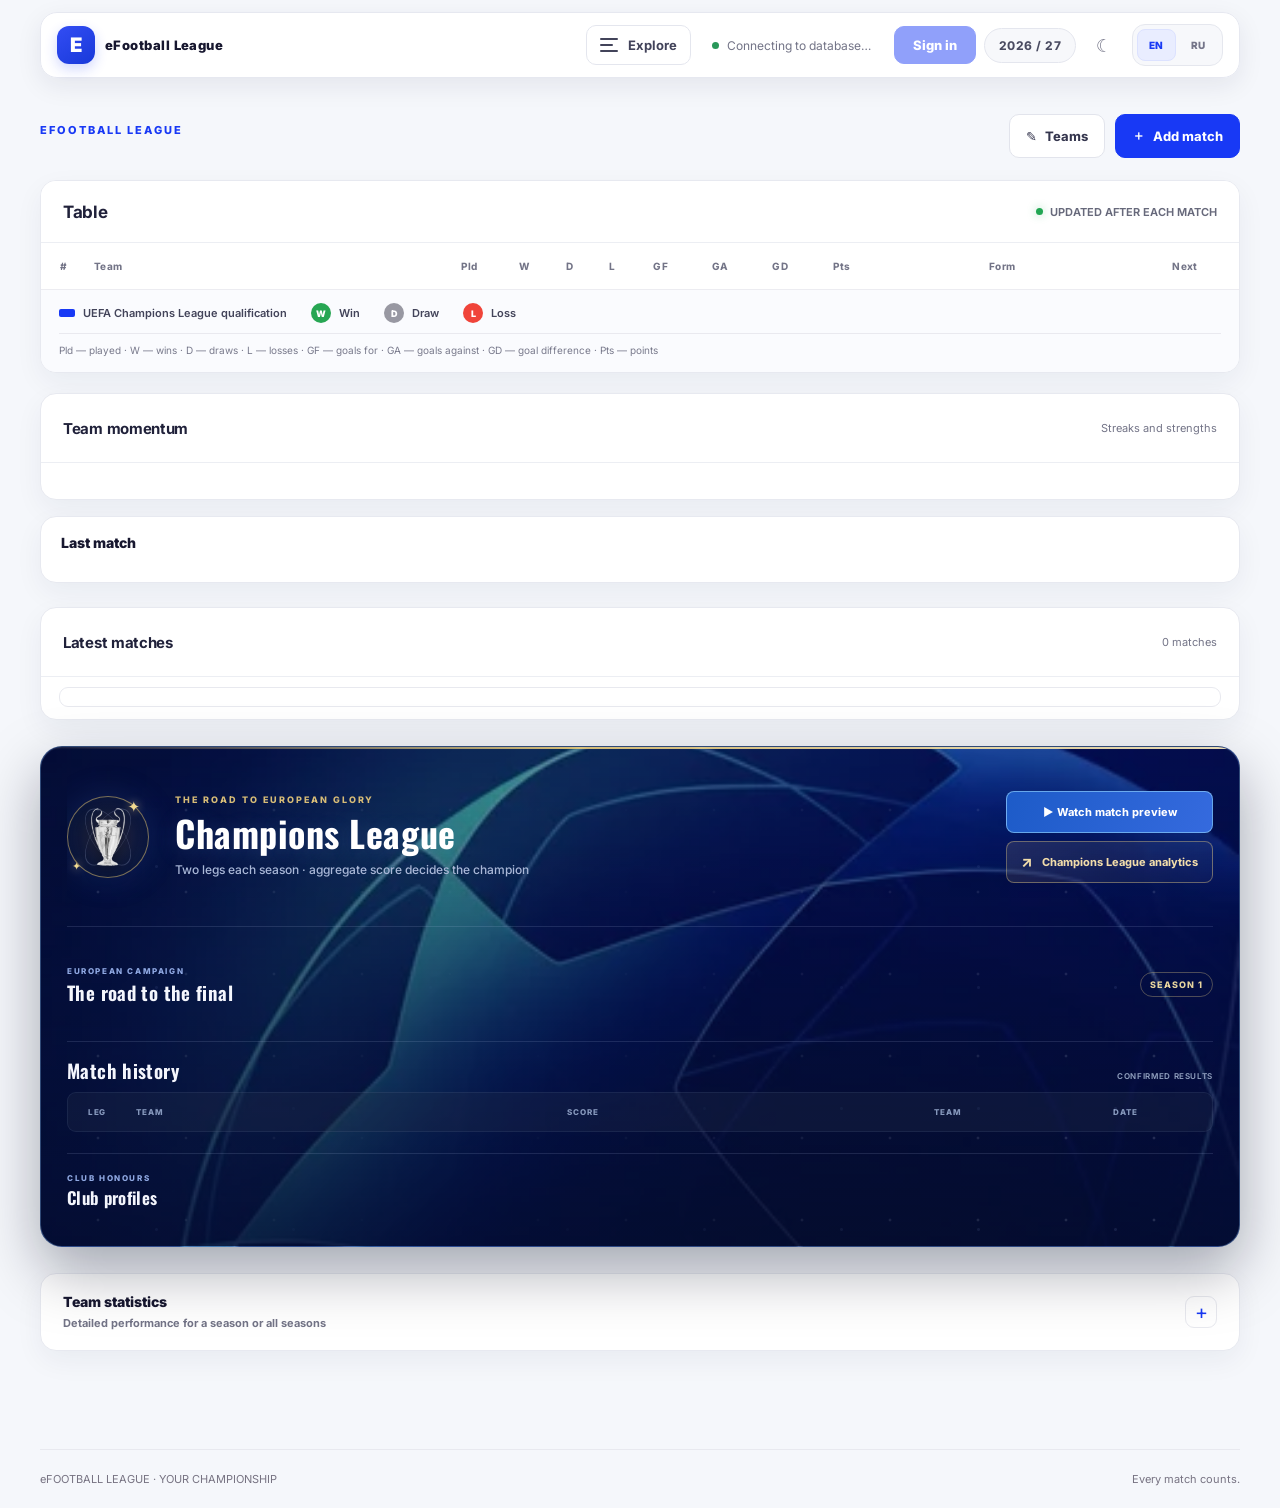
==== commit a5c4f759: "upd lc" ====
--- a/index.html
+++ b/index.html
@@ -65,6 +65,23 @@
                             aria-hidden="true">＋</span> Add match</button>
                 </div>
             </section>
+            <section class="ucl-promo" id="uclPromo" aria-labelledby="uclPromoTitle" hidden>
+                <div class="ucl-promo-glow" aria-hidden="true"></div>
+                <svg class="ucl-promo-lightning" viewBox="0 0 1000 400" preserveAspectRatio="none" aria-hidden="true" focusable="false">
+                    <path d="M92 0 L155 96 L126 114 L205 218 L175 225 L245 335"></path>
+                    <path d="M906 0 L850 83 L878 104 L806 190 L835 205 L770 304"></path>
+                </svg>
+                <button class="ucl-promo-close" id="uclPromoClose" type="button" data-i18n-aria-label="championsPromoClose" aria-label="Close match preview">×</button>
+                <div class="ucl-promo-content">
+                    <p class="ucl-promo-kicker" data-i18n="championsPromoKicker">THE STAGE IS SET</p>
+                    <h2 id="uclPromoTitle" data-i18n="championsPromoTitle">A night for champions</h2>
+                    <p class="ucl-promo-leg" id="uclPromoLeg"></p>
+                    <div class="ucl-promo-countdown" id="uclPromoCountdown" role="status" aria-live="polite"></div>
+                    <div class="ucl-promo-teams" id="uclPromoTeams"></div>
+                    <p class="ucl-promo-caption" id="uclPromoCaption" data-i18n="championsPromoCaption">Two clubs. One stage. Everything to play for.</p>
+                    <a class="ucl-promo-action" href="#championsLeague" data-i18n="championsPromoExplore">Explore the fixture</a>
+                </div>
+            </section>
             <aside class="ucl-matchnight-banner" id="uclMatchdayNotice" hidden role="status">
                 <span class="ucl-matchnight-banner-star" aria-hidden="true">✦</span>
                 <div>
@@ -328,10 +345,13 @@
                         <h2 id="championsLeagueTitle" data-i18n="championsLeagueTitle">Champions League</h2>
                         <p class="champions-league-subtitle" data-i18n="championsLeagueSubtitle">Two legs each season · aggregate score decides the champion</p>
                     </div>
-                    <a class="ucl-analytics-link" href="global/global.html?competition=champions">
-                        <span aria-hidden="true">↗</span>
-                        <span data-i18n="championsLeagueStatsLink">Champions League analytics</span>
-                    </a>
+                    <div class="ucl-masthead-actions">
+                        <button class="ucl-promo-launch" id="uclPromoLaunch" type="button" data-i18n="championsPromoWatch">▶ Watch match preview</button>
+                        <a class="ucl-analytics-link" href="global/global.html?competition=champions">
+                            <span aria-hidden="true">↗</span>
+                            <span data-i18n="championsLeagueStatsLink">Champions League analytics</span>
+                        </a>
+                    </div>
                 </div>
                 <div class="champions-league-status" id="championsLeagueStatus" role="status"></div>
                 <section class="ucl-fixtures" aria-labelledby="championsRoadTitle">
--- a/css/style.css
+++ b/css/style.css
@@ -6652,3 +6652,199 @@
 @media (prefers-reduced-motion: reduce) {
   html[data-color-mode="dark"] * { scroll-behavior: auto; }
 }
+
+.champions-league-panel {
+  background:
+    linear-gradient(180deg, rgba(2, 9, 40, .43), rgba(4, 12, 42, .94) 620px),
+    url("../trophy/back-champion.webp") center top / 100% auto no-repeat,
+    #071337;
+  border-color: rgba(130, 186, 255, .35);
+}
+body.ucl-matchnight {
+  background:
+    linear-gradient(180deg, rgba(3, 10, 40, .5), rgba(3, 11, 34, .88)),
+    url("../trophy/back-champion.webp") center top / cover fixed,
+    #07132f;
+}
+.ucl-masthead { min-height: 180px; }
+.ucl-masthead-actions { display: flex; flex-direction: column; align-items: stretch; gap: 8px; }
+.ucl-promo-launch {
+  min-height: 42px;
+  padding: 0 14px;
+  border: 1px solid rgba(147, 213, 255, .62);
+  border-radius: 8px;
+  background: linear-gradient(110deg, #1d5bc8, #356ade);
+  color: #fff;
+  cursor: pointer;
+  font: 750 11px Inter, sans-serif;
+}
+.ucl-promo-launch:hover { background: #347de5; }
+.ucl-promo-launch:focus-visible, .ucl-promo-close:focus-visible, .ucl-promo-action:focus-visible {
+  outline: 2px solid #fff;
+  outline-offset: 3px;
+}
+.ucl-fixture-card {
+  background: linear-gradient(145deg, rgba(20, 54, 118, .88), rgba(5, 15, 52, .94));
+  border-color: rgba(127, 185, 255, .3);
+}
+.ucl-fixture-badge,
+.ucl-fixture-badge.team-1 {
+  border: 0;
+  background: transparent;
+  box-shadow: none;
+}
+.ucl-fixture-badge img { filter: drop-shadow(0 3px 8px rgba(0, 0, 0, .35)); }
+.ucl-fixture-card.is-ready {
+  border-color: #80d5ff;
+  box-shadow: 0 0 28px rgba(44, 155, 255, .3), inset 0 1px rgba(255,255,255,.1);
+}
+.ucl-fixture-card:is(.is-ready, .is-locked)::after {
+  position: absolute;
+  inset: -40% auto -40% -60%;
+  width: 40%;
+  background: linear-gradient(90deg, transparent, rgba(170, 228, 255, .22), transparent);
+  content: "";
+  pointer-events: none;
+  transform: skewX(-20deg);
+  animation: ucl-fixture-sweep 7s ease-in-out infinite;
+}
+.ucl-fixture-card.is-ready .ucl-fixture-badge { animation: ucl-crest-float 4s ease-in-out infinite; }
+.ucl-fixture-card.is-ready .ucl-fixture-team:last-child .ucl-fixture-badge { animation-delay: -.8s; }
+.ucl-fixture-card.is-locked::after { opacity: .5; animation-delay: -2s; }
+.ucl-fixture-card.is-ready .ucl-fixture-state { color: #a6e5ff; }
+@keyframes ucl-fixture-sweep {
+  0%, 45% { left: -60%; }
+  70%, 100% { left: 140%; }
+}
+@keyframes ucl-crest-float {
+  0%, 100% { transform: translateY(0); }
+  50% { transform: translateY(-4px); }
+}
+.ucl-promo[hidden] { display: none; }
+.ucl-promo {
+  position: relative;
+  isolation: isolate;
+  min-height: 405px;
+  margin: 0 0 24px;
+  padding: 44px 24px 36px;
+  overflow: hidden;
+  scroll-margin-top: 85px;
+  border: 1px solid rgba(162, 216, 255, .5);
+  border-radius: 20px;
+  background:
+    linear-gradient(90deg, rgba(1, 8, 38, .82), rgba(4, 18, 60, .46), rgba(1, 8, 38, .82)),
+    url("../trophy/back-champion.webp") center / cover,
+    #06133e;
+  color: #fff;
+  text-align: center;
+  box-shadow: 0 22px 65px rgba(2, 12, 47, .36), 0 0 40px rgba(49, 143, 255, .14);
+}
+.ucl-promo::before, .ucl-promo::after, .ucl-promo-glow {
+  position: absolute;
+  z-index: -1;
+  inset: 0;
+  pointer-events: none;
+  content: "";
+}
+.ucl-promo::before {
+  background: radial-gradient(ellipse at 50% 110%, rgba(32, 167, 255, .5), transparent 58%);
+}
+.ucl-promo::after {
+  background-image: radial-gradient(circle, rgba(255,255,255,.9) 1px, transparent 2px);
+  background-size: 105px 87px;
+  opacity: .35;
+}
+.ucl-promo-glow {
+  background: linear-gradient(110deg, transparent 20%, rgba(126, 213, 255, .3) 50%, transparent 70%);
+  transform: translateX(-120%);
+}
+.ucl-promo-lightning {
+  position: absolute;
+  z-index: -1;
+  inset: 0;
+  width: 100%;
+  height: 100%;
+  overflow: visible;
+  pointer-events: none;
+  fill: none;
+  stroke: #b6eaff;
+  stroke-width: 1.5;
+  opacity: 0;
+  filter: drop-shadow(0 0 7px #65c5ff);
+}
+.ucl-promo.is-playing .ucl-promo-glow { animation: ucl-promo-light 3.8s ease-out both; }
+.ucl-promo.is-playing::after { animation: ucl-promo-stars 4s ease-in-out infinite alternate; }
+.ucl-promo.is-playing .ucl-promo-lightning { animation: ucl-promo-lightning 10s ease-in-out infinite; }
+.ucl-promo-close {
+  position: absolute;
+  z-index: 2;
+  top: 14px;
+  right: 16px;
+  width: 36px;
+  height: 36px;
+  border: 1px solid rgba(255,255,255,.4);
+  border-radius: 50%;
+  background: rgba(3,14,48,.65);
+  color: #fff;
+  cursor: pointer;
+  font-size: 23px;
+}
+.ucl-promo-content { position: relative; max-width: 700px; margin: auto; }
+.ucl-promo-kicker { margin: 0 0 9px; color: #9cddff; font: 800 10px Inter,sans-serif; letter-spacing: .25em; }
+.ucl-promo h2 { margin: 0; color: #fff; font: 700 clamp(30px, 5vw, 54px)/1.08 Oswald,Inter,sans-serif; text-transform: uppercase; text-shadow: 0 0 35px rgba(95, 188, 255, .6); }
+.ucl-promo-leg { margin: 10px 0 0; color: #c1dcff; font: 700 11px Inter,sans-serif; text-transform: uppercase; letter-spacing: .15em; }
+.ucl-promo-countdown {
+  display: inline-flex;
+  align-items: center;
+  justify-content: center;
+  gap: 9px;
+  min-height: 34px;
+  margin: 15px auto 0;
+  padding: 6px 13px;
+  border: 1px solid rgba(152, 210, 255, .32);
+  border-radius: 6px;
+  background: rgba(4, 25, 70, .7);
+  color: #d5e9ff;
+  font: 700 10px/1.4 Inter, sans-serif;
+}
+.ucl-promo-countdown strong { color: #fff; font: 700 20px/1 Oswald, sans-serif; font-variant-numeric: tabular-nums; }
+.ucl-promo-teams { display: grid; grid-template-columns: minmax(0, 1fr) 48px minmax(0, 1fr); align-items: center; gap: 14px; max-width: 470px; margin: 18px auto; }
+.ucl-promo-teams[hidden], .ucl-promo-caption[hidden], .ucl-promo-leg[hidden] { display: none; }
+.ucl-promo .ucl-fixture-team { gap: 10px; }
+.ucl-promo .ucl-fixture-badge,
+.ucl-promo .ucl-fixture-badge.team-1 { width: 78px; height: 78px; border: 0; background: transparent; box-shadow: none; font-size: 20px; }
+.ucl-promo .ucl-fixture-team-name { color: #fff; font: 700 13px Inter,sans-serif; }
+.ucl-promo-versus { color: #b7dcff; font: 700 16px Oswald, sans-serif; letter-spacing: .12em; }
+.ucl-promo-caption { margin: 0 0 19px; color: #d3e2f9; font: 500 12px/1.5 Inter,sans-serif; }
+.ucl-promo-action { display: inline-block; padding: 10px 16px; border: 1px solid rgba(172,223,255,.65); border-radius: 6px; background: rgba(26,94,189,.6); color: #fff; text-decoration: none; font: 700 11px Inter,sans-serif; }
+.ucl-promo-action:hover { background: #236bc2; }
+.ucl-promo.is-playing .ucl-promo-content { animation: ucl-promo-reveal 1s ease-out both; }
+.ucl-promo.is-playing .ucl-fixture-team:first-child { animation: ucl-promo-home 1.2s .3s ease-out both; }
+.ucl-promo.is-playing .ucl-fixture-team:last-child { animation: ucl-promo-away 1.2s .3s ease-out both; }
+@keyframes ucl-promo-light { to { transform: translateX(120%); } }
+@keyframes ucl-promo-stars { from { opacity: .15; } to { opacity: .65; } }
+@keyframes ucl-promo-lightning {
+  0%, 62%, 78%, 100% { opacity: 0; }
+  70% { opacity: .32; }
+}
+@keyframes ucl-promo-reveal { from { opacity: 0; transform: translateY(16px); } to { opacity: 1; transform: translateY(0); } }
+@keyframes ucl-promo-home { from { opacity: 0; transform: translateX(-45px); } to { opacity: 1; transform: translateX(0); } }
+@keyframes ucl-promo-away { from { opacity: 0; transform: translateX(45px); } to { opacity: 1; transform: translateX(0); } }
+@media (max-width: 700px) {
+  .ucl-masthead { min-height: auto; }
+  .ucl-masthead-actions { grid-column: 1 / -1; flex-direction: row; flex-wrap: wrap; }
+  .ucl-masthead-actions > * { flex: 1 1 180px; justify-content: center; }
+  .ucl-fixture-grid { grid-template-columns: 1fr; }
+  .ucl-fixture-card { display: grid; grid-template-columns: minmax(0,1fr) minmax(150px,1.2fr); align-items: center; gap: 0 8px; padding: 9px 10px; }
+  .ucl-fixture-head { grid-column: 1 / -1; }
+  .ucl-fixture-teams { min-height: 60px; padding: 5px 0 0; }
+  .ucl-fixture-footer { align-self: stretch; min-height: 0; padding: 5px 0 0 8px; border-top: 0; border-left: 1px solid rgba(198,213,248,.1); }
+  .ucl-fixture-state { font-size: 7px; }
+  .ucl-promo { min-height: 365px; padding: 42px 16px 28px; }
+  .ucl-promo .ucl-fixture-badge, .ucl-promo .ucl-fixture-badge.team-1 { width: 62px; height: 62px; }
+}
+@media (prefers-reduced-motion: reduce) {
+  .ucl-fixture-card:is(.is-ready, .is-locked)::after, .ucl-fixture-card.is-ready .ucl-fixture-badge,
+  .ucl-promo.is-playing .ucl-promo-glow, .ucl-promo.is-playing::after, .ucl-promo.is-playing .ucl-promo-lightning,
+  .ucl-promo.is-playing .ucl-promo-content, .ucl-promo.is-playing .ucl-fixture-team { animation: none; }
+}
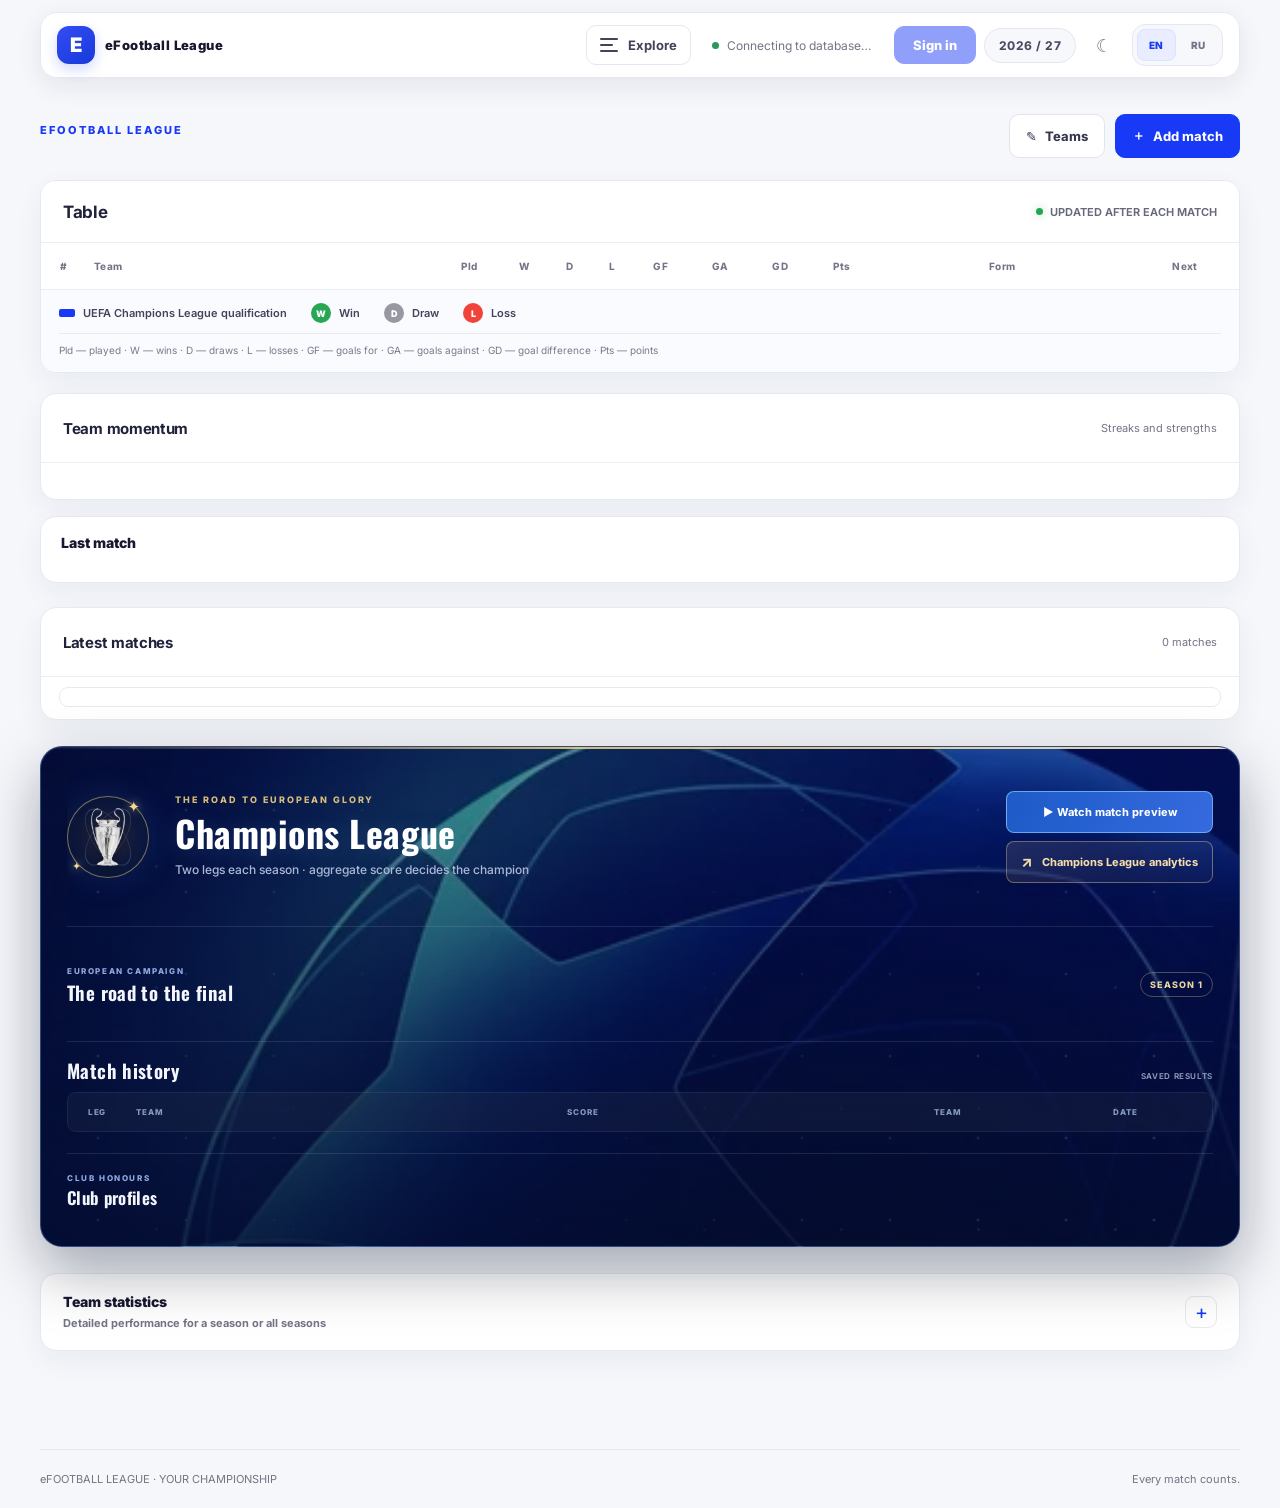
==== commit b02bb039: "upd lc" ====
--- a/index.html
+++ b/index.html
@@ -86,7 +86,7 @@
                 <span class="ucl-matchnight-banner-star" aria-hidden="true">✦</span>
                 <div>
                     <strong data-i18n="championsMatchdayActive">Champions League matchday is active</strong>
-                    <p data-i18n="championsLeaguePauses">League match entry pauses until the European fixture is confirmed.</p>
+                    <p data-i18n="championsLeaguePauses">League match entry pauses until the European fixture is saved.</p>
                 </div>
                 <a href="#championsLeague" data-i18n="championsPlayNow">Play this match</a>
             </aside>
@@ -366,7 +366,7 @@
                 </section>
                 <div class="ucl-history-heading">
                     <h3 data-i18n="championsHistory">Match history</h3>
-                    <span data-i18n="championsConfirmedOnly">Confirmed results</span>
+                    <span data-i18n="championsConfirmedOnly">Saved results</span>
                 </div>
                 <div class="table-wrap champions-league-table-wrap">
                     <table class="champions-league-table">
--- a/css/style.css
+++ b/css/style.css
@@ -4868,6 +4868,19 @@
 .champions-league-table th { height: 38px; padding: 0 10px; color: #8799bd; font: 800 8px Inter,sans-serif; letter-spacing: .12em; text-transform: uppercase; }
 .champions-league-table td { height: 44px; padding: 7px 10px; border-top: 1px solid rgba(198,213,248,.08); color: #dce4f6; font: 550 11px Inter,sans-serif; }
 .champions-league-table td:last-child { color: #93a2c0; }
+.ucl-match-delete {
+  margin-top: 5px;
+  padding: 5px 8px;
+  border: 1px solid #896277;
+  border-radius: 6px;
+  background: #31283c;
+  color: #ffd9df;
+  font: 700 10px Inter, sans-serif;
+  cursor: pointer;
+}
+.ucl-match-delete:hover { background: #543044; }
+.ucl-match-delete:focus-visible { outline: 2px solid #fff; outline-offset: 2px; }
+.ucl-match-delete:disabled { opacity: .6; cursor: wait; }
 .champions-league-entry:empty, .champions-proposals:empty { display: none; }
 .champions-league-entry:not(:empty) { margin-top: 14px; padding: 14px; border: 1px solid rgba(232,201,120,.28); border-radius: 10px; background: rgba(232,201,120,.055); color: #d9e2f5; font: 600 11px/1.55 Inter,sans-serif; }
 .champions-result-form { display: grid; gap: 14px; max-width: 700px; margin: 0; }
@@ -4941,27 +4954,11 @@
 }
 
 body.ucl-matchnight {
-  --surface: rgba(10, 23, 54, .92);
-  --surface-raised: rgba(21, 43, 86, .94);
-  --line: rgba(179, 205, 255, .18);
-  --muted: #a9bbdf;
   background:
-    linear-gradient(180deg, rgba(5, 15, 42, .42), rgba(4, 12, 34, .72)),
-    url("../assets/img/second-background.jpg") center top / cover fixed,
-    #07132f;
-}
-body.ucl-matchnight .topbar {
-  border-bottom-color: rgba(197, 216, 255, .22);
-  background: linear-gradient(90deg, rgba(7,18,47,.88), rgba(13,31,72,.72), rgba(7,18,47,.88));
-  box-shadow: 0 8px 34px rgba(2, 8, 24, .24);
-  backdrop-filter: blur(14px);
-}
-body.ucl-matchnight .panel:not(.champions-league-panel) {
-  border-color: rgba(169, 197, 255, .2);
-  background: linear-gradient(145deg, rgba(13,29,65,.94), rgba(8,19,45,.95));
-}
-body.ucl-matchnight .eyebrow,
-body.ucl-matchnight .intro .eyebrow { color: #e6cc88; }
+    linear-gradient(180deg, rgba(5, 15, 42, .86), rgba(8, 20, 52, .94)),
+    url("../trophy/back-champion.webp") center top / 100% auto no-repeat,
+    #081434;
+}
 body.ucl-matchnight .ucl-matchnight-banner:not([hidden]) {
   display: flex;
 }
@@ -5021,7 +5018,7 @@
   .ucl-matchnight-banner a { align-self: center; padding: 8px; font-size: 9px; }
 }
 
-body:not(.ucl-matchnight) { color-scheme: light; }
+body { color-scheme: light; }
 .page-shell { width: min(1200px, calc(100% - 40px)); }
 .page-shell > .topbar {
   top: 12px;
@@ -5276,7 +5273,6 @@
   --line: rgba(171,197,247,.18);
   --lime: #e7c56e;
 }
-body.ucl-matchnight { color-scheme: dark; }
 dialog:not(#clubProfileDialog) {
   border-color: #e4e6ee;
   border-radius: 17px;
@@ -5529,43 +5525,43 @@
   .table-legend-item { font-size: 10px; white-space: normal; }
 }
 
-body:not(.ucl-matchnight) .team-stat-card {
+body .team-stat-card {
   border-color: #e7e9f0;
   background: #fff;
   box-shadow: 0 5px 16px rgba(24,31,67,.045);
 }
-body:not(.ucl-matchnight) .team-stat-side { opacity: 1; }
-body:not(.ucl-matchnight) .team-stat-side.one .team-stat-value,
-body:not(.ucl-matchnight) .team-stat-verdict.one { color: #1839f5; }
-body:not(.ucl-matchnight) .team-stat-side.two .team-stat-value,
-body:not(.ucl-matchnight) .team-stat-verdict.two { color: #7041bd; }
-body:not(.ucl-matchnight) .team-stat-side .team-stat-note,
-body:not(.ucl-matchnight) .team-stat-verdict,
-body:not(.ucl-matchnight) .team-stat-verdict small { color: #66687d; }
-body:not(.ucl-matchnight) .team-stat-track { background: #eceef4; }
-body:not(.ucl-matchnight) .team-stat-side.one .team-stat-fill { background: #1839f5; }
-body:not(.ucl-matchnight) .team-stat-side.two .team-stat-fill { background: #8052d6; }
-body:not(.ucl-matchnight) .team-stat-card[data-tone="results"] {
+body .team-stat-side { opacity: 1; }
+body .team-stat-side.one .team-stat-value,
+body .team-stat-verdict.one { color: #1839f5; }
+body .team-stat-side.two .team-stat-value,
+body .team-stat-verdict.two { color: #7041bd; }
+body .team-stat-side .team-stat-note,
+body .team-stat-verdict,
+body .team-stat-verdict small { color: #66687d; }
+body .team-stat-track { background: #eceef4; }
+body .team-stat-side.one .team-stat-fill { background: #1839f5; }
+body .team-stat-side.two .team-stat-fill { background: #8052d6; }
+body .team-stat-card[data-tone="results"] {
   --stat-accent: #258f4c;
   --stat-border: #dcefe3;
   --stat-wash: #f0f8f3;
 }
-body:not(.ucl-matchnight) .team-stat-card[data-tone="goals"] {
+body .team-stat-card[data-tone="goals"] {
   --stat-accent: #d29a18;
   --stat-border: #f1e7cc;
   --stat-wash: #fcf8ed;
 }
-body:not(.ucl-matchnight) .team-stat-card[data-tone="streak"] {
+body .team-stat-card[data-tone="streak"] {
   --stat-accent: #8052d6;
   --stat-border: #e7ddf7;
   --stat-wash: #f6f2fb;
 }
-body:not(.ucl-matchnight) .team-stat-card[data-tone="possession"] {
+body .team-stat-card[data-tone="possession"] {
   --stat-accent: #238a86;
   --stat-border: #d7edeb;
   --stat-wash: #f0f8f7;
 }
-body:not(.ucl-matchnight) .team-stat-card[data-tone="shots"] {
+body .team-stat-card[data-tone="shots"] {
   --stat-accent: #8052d6;
   --stat-border: #e7ddf7;
   --stat-wash: #f6f2fb;
@@ -5996,7 +5992,7 @@
 body.community-mode .message-compose { border-top-color: #e7e9f0; }
 body.community-mode .message-compose .button { color: #fff; }
 
-body:not(.ucl-matchnight) .analyst-briefing {
+body .analyst-briefing {
   --ink: #20213a;
   --muted: #62647a;
   --lime: #1839f5;
@@ -6005,26 +6001,26 @@
   color: #303149;
   box-shadow: 0 18px 48px rgba(24,31,67,.2);
 }
-body:not(.ucl-matchnight) .analyst-briefing-head { border-bottom-color: #e6e8f0; }
-body:not(.ucl-matchnight) .analyst-briefing-head h2,
-body:not(.ucl-matchnight) .analyst-staff-meta { color: #20213a; }
-body:not(.ucl-matchnight) .analyst-briefing-head > div > p:last-child,
-body:not(.ucl-matchnight) .analyst-presence,
-body:not(.ucl-matchnight) .analyst-tension-label,
-body:not(.ucl-matchnight) .analyst-conversation > h3,
-body:not(.ucl-matchnight) .analyst-chat-ended,
-body:not(.ucl-matchnight) .analyst-typing,
-body:not(.ucl-matchnight) .analyst-empty { color: #62647a; }
-body:not(.ucl-matchnight) .analyst-kicker,
-body:not(.ucl-matchnight) .analyst-toast-heading > small,
-body:not(.ucl-matchnight) .analyst-notice-meta > span { color: #1839f5; }
-body:not(.ucl-matchnight) .analyst-presence[data-online="true"] { color: #18733b; }
-body:not(.ucl-matchnight) .analyst-presence[data-online="true"]::before {
+body .analyst-briefing-head { border-bottom-color: #e6e8f0; }
+body .analyst-briefing-head h2,
+body .analyst-staff-meta { color: #20213a; }
+body .analyst-briefing-head > div > p:last-child,
+body .analyst-presence,
+body .analyst-tension-label,
+body .analyst-conversation > h3,
+body .analyst-chat-ended,
+body .analyst-typing,
+body .analyst-empty { color: #62647a; }
+body .analyst-kicker,
+body .analyst-toast-heading > small,
+body .analyst-notice-meta > span { color: #1839f5; }
+body .analyst-presence[data-online="true"] { color: #18733b; }
+body .analyst-presence[data-online="true"]::before {
   background: #218c4b;
   box-shadow: 0 0 8px rgba(33,140,75,.35);
 }
-body:not(.ucl-matchnight) .analyst-staff-avatar,
-body:not(.ucl-matchnight) .analyst-chat-avatar {
+body .analyst-staff-avatar,
+body .analyst-chat-avatar {
   border: 2px solid #fff;
   outline: 1px solid #cbd4ff;
   background: #fff;
@@ -6032,96 +6028,96 @@
   object-position: center;
   box-shadow: 0 2px 8px rgba(24,31,67,.12);
 }
-body:not(.ucl-matchnight) .analyst-panel-close,
-body:not(.ucl-matchnight) .analyst-dismiss {
+body .analyst-panel-close,
+body .analyst-dismiss {
   border-color: #dfe2ec;
   background: #fff;
   color: #62647a;
 }
-body:not(.ucl-matchnight) .analyst-panel-close:hover,
-body:not(.ucl-matchnight) .analyst-dismiss:hover {
+body .analyst-panel-close:hover,
+body .analyst-dismiss:hover {
   border-color: #bfcaff;
   background: #eef1ff;
   color: #1839f5;
 }
-body:not(.ucl-matchnight) .analyst-notice {
+body .analyst-notice {
   border-color: #e2e5ed;
   background: #fff;
   color: #303149;
   box-shadow: 0 3px 12px rgba(24,31,67,.045);
 }
-body:not(.ucl-matchnight) .analyst-notice.is-unread { border-color: #cbd4ff; }
-body:not(.ucl-matchnight) .analyst-notice-meta strong,
-body:not(.ucl-matchnight) .analyst-tension-label strong { color: #20213a; }
-body:not(.ucl-matchnight) .analyst-archive { border-top-color: #e7e9f0; }
-body:not(.ucl-matchnight) .analyst-archive > summary { color: #62647a; }
-body:not(.ucl-matchnight) .analyst-archive > summary:hover { color: #1839f5; }
-body:not(.ucl-matchnight) .analyst-tension-track {
+body .analyst-notice.is-unread { border-color: #cbd4ff; }
+body .analyst-notice-meta strong,
+body .analyst-tension-label strong { color: #20213a; }
+body .analyst-archive { border-top-color: #e7e9f0; }
+body .analyst-archive > summary { color: #62647a; }
+body .analyst-archive > summary:hover { color: #1839f5; }
+body .analyst-tension-track {
   border-color: #e2e5ed;
   background: #eceef4;
 }
-body:not(.ucl-matchnight) .analyst-tension-track > span {
+body .analyst-tension-track > span {
   background: linear-gradient(90deg, #218c4b, #9abb32);
 }
-body:not(.ucl-matchnight) .analyst-tension-track[data-level="high"] > span {
+body .analyst-tension-track[data-level="high"] > span {
   background: linear-gradient(90deg, #d29a18, #e78231);
 }
-body:not(.ucl-matchnight) .analyst-tension-track[data-level="critical"] > span {
+body .analyst-tension-track[data-level="critical"] > span {
   background: linear-gradient(90deg, #e78231, #d93d52);
 }
-body:not(.ucl-matchnight) .analyst-conversation { border-bottom-color: #e7e9f0; }
-body:not(.ucl-matchnight) .analyst-conversation-history {
+body .analyst-conversation { border-bottom-color: #e7e9f0; }
+body .analyst-conversation-history {
   scrollbar-color: #c9cde0 transparent;
 }
-body:not(.ucl-matchnight) .analyst-chat-bubble {
+body .analyst-chat-bubble {
   border-color: #e2e5ed;
   background: #fff;
   color: #303149;
   box-shadow: 0 2px 8px rgba(24,31,67,.045);
 }
-body:not(.ucl-matchnight) .analyst-chat-row.is-player .analyst-chat-bubble {
+body .analyst-chat-row.is-player .analyst-chat-bubble {
   border-color: #cbd4ff;
   background: #eef1ff;
 }
-body:not(.ucl-matchnight) .analyst-chat-bubble strong,
-body:not(.ucl-matchnight) .analyst-chat-row.is-player .analyst-chat-bubble strong {
+body .analyst-chat-bubble strong,
+body .analyst-chat-row.is-player .analyst-chat-bubble strong {
   color: #1839f5;
 }
-body:not(.ucl-matchnight) .analyst-chat-bubble p { color: #303149; }
-body:not(.ucl-matchnight) .analyst-question {
+body .analyst-chat-bubble p { color: #303149; }
+body .analyst-question {
   border-color: #dce2f2;
   background: #fff;
   color: #303149;
 }
-body:not(.ucl-matchnight) .analyst-question:hover:not(:disabled),
-body:not(.ucl-matchnight) .analyst-question:focus-visible {
+body .analyst-question:hover:not(:disabled),
+body .analyst-question:focus-visible {
   border-color: #bfcaff;
   background: #eef1ff;
   color: #1839f5;
 }
-body:not(.ucl-matchnight) .analyst-question:focus-visible { outline-color: #1839f5; }
-body:not(.ucl-matchnight) .analyst-chat-choices .analyst-choice.button-quiet {
+body .analyst-question:focus-visible { outline-color: #1839f5; }
+body .analyst-chat-choices .analyst-choice.button-quiet {
   border-color: #dfe2ec;
   background: #fff;
   color: #303149;
 }
-body:not(.ucl-matchnight) .analyst-chat-choices .analyst-choice.button-primary {
+body .analyst-chat-choices .analyst-choice.button-primary {
   border-color: #bfcaff;
   background: #eef1ff;
   color: #1839f5;
 }
-body:not(.ucl-matchnight) .analyst-toast {
+body .analyst-toast {
   border-color: #dce2f2;
   background: linear-gradient(145deg, #fff, #f7f8fd);
   box-shadow: 0 18px 48px rgba(24,31,67,.2);
 }
-body:not(.ucl-matchnight) .analyst-toast-mark {
+body .analyst-toast-mark {
   border-color: #cbd4ff;
   background: #eef1ff;
   color: #1839f5;
 }
-body:not(.ucl-matchnight) .analyst-toast-copy > p { color: #303149; }
-body:not(.ucl-matchnight) .analyst-toast-actions button { color: #1839f5; }
+body .analyst-toast-copy > p { color: #303149; }
+body .analyst-toast-actions button { color: #1839f5; }
 @media (max-width: 430px) {
   body.community-mode .profile-head .avatar-lg {
     flex-basis: 88px;
@@ -6130,134 +6126,126 @@
   }
 }
 
-body:not(.ucl-matchnight) .match-tabs {
+body .match-tabs {
   gap: 5px;
   padding: 4px;
   border-color: #e2e5ed;
   background: #f3f5fa;
 }
-body:not(.ucl-matchnight) .match-tab {
+body .match-tab {
   min-height: 42px;
   color: #62647a;
 }
-body:not(.ucl-matchnight) .match-tab:hover { color: #20213a; }
-body:not(.ucl-matchnight) .match-tab.active {
+body .match-tab:hover { color: #20213a; }
+body .match-tab.active {
   background: #1839f5;
   color: #fff;
   box-shadow: 0 3px 9px rgba(24,57,245,.22);
 }
-body:not(.ucl-matchnight) .match-tab-status {
+body .match-tab-status {
   background: #d94353;
   color: #fff;
 }
-body:not(.ucl-matchnight) .match-tab-status.confirmed {
+body .match-tab-status.confirmed {
   background: #188548;
   color: #fff;
 }
-body:not(.ucl-matchnight) .stats-entry {
+body .stats-entry {
   border-color: #e2e5ed;
   background: #fbfcfe;
 }
-body:not(.ucl-matchnight) .stats-entry h3 { color: #20213a; }
-body:not(.ucl-matchnight) .stats-entry h3 span,
-body:not(.ucl-matchnight) .stats-entry > p { color: #62647a; }
-body:not(.ucl-matchnight) .stats-entry-head { color: #62647a; }
-body:not(.ucl-matchnight) .stats-entry-row { color: #505267; }
-body:not(.ucl-matchnight) .stats-entry-row input {
+body .stats-entry h3 { color: #20213a; }
+body .stats-entry h3 span,
+body .stats-entry > p { color: #62647a; }
+body .stats-entry-head { color: #62647a; }
+body .stats-entry-row { color: #505267; }
+body .stats-entry-row input {
   border-color: #dfe2eb;
   background: #fff;
   color: #20213a;
   box-shadow: inset 0 1px 2px rgba(24,31,67,.035);
 }
-body:not(.ucl-matchnight) .stats-entry-row input:hover { border-color: #c8cee0; }
-body:not(.ucl-matchnight) .stats-entry-row input:focus {
+body .stats-entry-row input:hover { border-color: #c8cee0; }
+body .stats-entry-row input:focus {
   border-color: #1839f5;
   outline: none;
   box-shadow: 0 0 0 3px rgba(24,57,245,.1);
 }
-body:not(.ucl-matchnight) .match-team-picker-badge {
+body .match-team-picker-badge {
   border-color: #e1e5ee;
   background: #f7f8fb;
 }
-body:not(.ucl-matchnight) .match-swap-button {
+body .match-swap-button {
   border-color: #cbd4ff;
   background: #eef1ff;
   color: #1839f5;
 }
-body:not(.ucl-matchnight) .match-swap-button:hover {
+body .match-swap-button:hover {
   border-color: #aebcff;
   background: #e0e6ff;
 }
-body:not(.ucl-matchnight) .match-swap-button:focus-visible {
+body .match-swap-button:focus-visible {
   outline-color: #1839f5;
 }
-body:not(.ucl-matchnight) .team-stats-mode {
+body .team-stats-mode {
   border-color: #e2e5ed;
   background: #f3f5fa;
 }
-body:not(.ucl-matchnight) .team-stats-mode-button { color: #62647a; }
-body:not(.ucl-matchnight) .team-stats-mode-button:hover { color: #20213a; }
-body:not(.ucl-matchnight) .team-stats-mode-button.active {
+body .team-stats-mode-button { color: #62647a; }
+body .team-stats-mode-button:hover { color: #20213a; }
+body .team-stats-mode-button.active {
   border-color: #1839f5;
   background: #1839f5;
   color: #fff;
   box-shadow: 0 2px 7px rgba(24,57,245,.2);
 }
-body:not(.ucl-matchnight) .team-stats-mode-button:focus-visible {
+body .team-stats-mode-button:focus-visible {
   outline: 2px solid #1839f5;
 }
-body:not(.ucl-matchnight) .team-stats-filter { color: #62647a; }
-body:not(.ucl-matchnight) .team-stats-filter select {
+body .team-stats-filter { color: #62647a; }
+body .team-stats-filter select {
   border-color: #dfe2eb;
   background: #fff;
   color: #20213a;
 }
-body:not(.ucl-matchnight) .team-stats-filter select:focus {
+body .team-stats-filter select:focus {
   outline-color: #1839f5;
 }
-body:not(.ucl-matchnight) .team-stats-club {
+body .team-stats-club {
   border-color: #e2e5ed;
   background: #fbfcfe;
 }
-body:not(.ucl-matchnight) .team-stats-club.one { border-color: #cbd4ff; }
-body:not(.ucl-matchnight) .team-stats-club.two { border-color: #dfd1f6; }
-body:not(.ucl-matchnight) .team-stats-club-badge { background: #fff; }
-body:not(.ucl-matchnight) .team-stats-club > strong { color: #20213a; }
-body:not(.ucl-matchnight) .team-stats-club > span:last-child { color: #62647a; }
-body:not(.ucl-matchnight) .team-stat-card {
+body .team-stats-club.one { border-color: #cbd4ff; }
+body .team-stats-club.two { border-color: #dfd1f6; }
+body .team-stats-club-badge { background: #fff; }
+body .team-stats-club > strong { color: #20213a; }
+body .team-stats-club > span:last-child { color: #62647a; }
+body .team-stat-card {
   border-color: #e2e5ed;
   background: #fff;
 }
-body:not(.ucl-matchnight) .team-stat-label { color: #62647a; }
-body:not(.ucl-matchnight) .team-stat-side.one .team-stat-value,
-body:not(.ucl-matchnight) .team-stat-verdict.one { color: #1839f5; }
-body:not(.ucl-matchnight) .team-stat-side.two .team-stat-value,
-body:not(.ucl-matchnight) .team-stat-verdict.two { color: #7041bd; }
-body:not(.ucl-matchnight) .team-stat-side .team-stat-note,
-body:not(.ucl-matchnight) .team-stat-verdict small { color: #62647a; }
-body:not(.ucl-matchnight) .team-stat-track { background: #eceef4; }
-body:not(.ucl-matchnight) .team-stat-side.one .team-stat-fill { background: #1839f5; }
-body:not(.ucl-matchnight) .team-stat-side.two .team-stat-fill { background: #8052d6; }
-body:not(.ucl-matchnight) .team-stats-footnote,
-body:not(.ucl-matchnight) .team-stats-empty { color: #62647a; }
-body:not(.ucl-matchnight) .lineup-tab.active,
-body:not(.ucl-matchnight) .lineup-tab[aria-selected="true"] {
+body .team-stat-label { color: #62647a; }
+body .team-stat-side.one .team-stat-value,
+body .team-stat-verdict.one { color: #1839f5; }
+body .team-stat-side.two .team-stat-value,
+body .team-stat-verdict.two { color: #7041bd; }
+body .team-stat-side .team-stat-note,
+body .team-stat-verdict small { color: #62647a; }
+body .team-stat-track { background: #eceef4; }
+body .team-stat-side.one .team-stat-fill { background: #1839f5; }
+body .team-stat-side.two .team-stat-fill { background: #8052d6; }
+body .team-stats-footnote,
+body .team-stats-empty { color: #62647a; }
+body .lineup-tab.active,
+body .lineup-tab[aria-selected="true"] {
   background: #1839f5;
   color: #fff;
   box-shadow: 0 4px 12px rgba(24,57,245,.18);
 }
-body:not(.ucl-matchnight) .lineup-tab:focus-visible {
+body .lineup-tab:focus-visible {
   outline: 2px solid #1839f5;
   outline-offset: 2px;
 }
-body.ucl-matchnight .match-tab.active,
-body.ucl-matchnight .lineup-tab.active,
-body.ucl-matchnight .lineup-tab[aria-selected="true"] {
-  background: #e7c56e;
-  color: #14213d;
-}
-body.ucl-matchnight .match-tab-status { color: #15213a; }
-body.ucl-matchnight .match-tab-status.confirmed { color: #10233c; }
 
 body.community-mode .community-main .button.button-primary,
 body.community-mode .friend-profile .profile-actions .button.button-primary,
@@ -6322,7 +6310,7 @@
   --lime: #8ea3ff;
   --shadow: 0 16px 42px rgba(0,0,0,.32);
 }
-html[data-color-mode="dark"] body:not(.ucl-matchnight) {
+html[data-color-mode="dark"] body {
   color-scheme: dark;
   background:
     radial-gradient(ellipse at 50% -18%, rgba(50,74,130,.19), transparent 46%),
@@ -6436,22 +6424,22 @@
   background: #25334b;
   color: #d7e0ff;
 }
-html[data-color-mode="dark"] body:not(.ucl-matchnight) .team-momentum-chip {
+html[data-color-mode="dark"] body .team-momentum-chip {
   border-color: #3a4b70;
   background: #202c42;
   color: #bac8ff;
 }
-html[data-color-mode="dark"] body:not(.ucl-matchnight) .team-momentum-chip.streak-loss {
+html[data-color-mode="dark"] body .team-momentum-chip.streak-loss {
   border-color: #693846;
   background: #38232d;
   color: #ff9aa7;
 }
-html[data-color-mode="dark"] body:not(.ucl-matchnight) .team-momentum-chip.streak-draw {
+html[data-color-mode="dark"] body .team-momentum-chip.streak-draw {
   border-color: #3f4859;
   background: #252e3d;
   color: #bdc5d3;
 }
-html[data-color-mode="dark"] body:not(.ucl-matchnight) .team-momentum-chip.streak-unbeaten {
+html[data-color-mode="dark"] body .team-momentum-chip.streak-unbeaten {
   border-color: #2c5745;
   background: #1b342b;
   color: #81d6a5;
@@ -6555,10 +6543,10 @@
 html[data-color-mode="dark"] .lineup-open-button:hover { border-color: #566a99; background: #293851; }
 html[data-color-mode="dark"] .team-stats-track,
 html[data-color-mode="dark"] .team-stat-track { background: #2a3548; }
-html[data-color-mode="dark"] body:not(.ucl-matchnight) .team-stat-side.one .team-stat-value,
-html[data-color-mode="dark"] body:not(.ucl-matchnight) .team-stat-verdict.one { color: #aab9ff; }
-html[data-color-mode="dark"] body:not(.ucl-matchnight) .team-stat-side.two .team-stat-value,
-html[data-color-mode="dark"] body:not(.ucl-matchnight) .team-stat-verdict.two { color: #c1a8ff; }
+html[data-color-mode="dark"] body .team-stat-side.one .team-stat-value,
+html[data-color-mode="dark"] body .team-stat-verdict.one { color: #aab9ff; }
+html[data-color-mode="dark"] body .team-stat-side.two .team-stat-value,
+html[data-color-mode="dark"] body .team-stat-verdict.two { color: #c1a8ff; }
 html[data-color-mode="dark"] .team-stats-footnote,
 html[data-color-mode="dark"] .team-stats-empty { color: #aab6ca; }
 html[data-color-mode="dark"] .analyst-briefing {
@@ -6659,12 +6647,6 @@
     url("../trophy/back-champion.webp") center top / 100% auto no-repeat,
     #071337;
   border-color: rgba(130, 186, 255, .35);
-}
-body.ucl-matchnight {
-  background:
-    linear-gradient(180deg, rgba(3, 10, 40, .5), rgba(3, 11, 34, .88)),
-    url("../trophy/back-champion.webp") center top / cover fixed,
-    #07132f;
 }
 .ucl-masthead { min-height: 180px; }
 .ucl-masthead-actions { display: flex; flex-direction: column; align-items: stretch; gap: 8px; }
@@ -6848,3 +6830,79 @@
   .ucl-promo.is-playing .ucl-promo-glow, .ucl-promo.is-playing::after, .ucl-promo.is-playing .ucl-promo-lightning,
   .ucl-promo.is-playing .ucl-promo-content, .ucl-promo.is-playing .ucl-fixture-team { animation: none; }
 }
+
+html[data-color-mode="dark"] body.ucl-matchnight {
+  background:
+    linear-gradient(180deg, rgba(5, 15, 42, .86), rgba(8, 20, 52, .94)),
+    url("../trophy/back-champion.webp") center top / 100% auto no-repeat,
+    #081434;
+}
+body.ucl-matchnight .intro .eyebrow { color: #d3e2ff; }
+body.ucl-matchnight .tip {
+  border-color: rgba(159, 195, 255, .3);
+  background: #14284d;
+  color: #e1eaff;
+}
+body.ucl-matchnight .tip :is(strong, .tip-icon) { color: #fff; }
+body.ucl-matchnight .page-shell > footer {
+  border-top-color: #425477;
+  color: #c3d1ea;
+}
+#championsLeague .ucl-fixture-card.is-locked { opacity: 1; }
+.analyst-notice-heading {
+  margin: 0;
+  color: #62647a;
+  font: 800 10px Inter, sans-serif;
+  letter-spacing: .1em;
+  text-transform: uppercase;
+}
+html[data-color-mode="dark"] body .analyst-briefing {
+  --ink: #edf2fb;
+  --muted: #aab6ca;
+  --lime: #b7c5ff;
+}
+html[data-color-mode="dark"] body .analyst-notice-heading,
+html[data-color-mode="dark"] body .analyst-briefing-head > div > p:last-child,
+html[data-color-mode="dark"] body .analyst-conversation > h3,
+html[data-color-mode="dark"] body .analyst-tension-label,
+html[data-color-mode="dark"] body .analyst-chat-ended,
+html[data-color-mode="dark"] body .analyst-archive > summary,
+html[data-color-mode="dark"] body .analyst-empty { color: #b1bdd0; }
+html[data-color-mode="dark"] body .analyst-chat-row.is-player .analyst-chat-bubble {
+  border-color: #465c95;
+  background: #273858;
+}
+html[data-color-mode="dark"] body .analyst-chat-bubble strong,
+html[data-color-mode="dark"] body .analyst-chat-row.is-player .analyst-chat-bubble strong,
+html[data-color-mode="dark"] body .analyst-kicker,
+html[data-color-mode="dark"] body .analyst-notice-meta > span { color: #b7c5ff; }
+
+#championsLeague .champions-result-form .stats-entry {
+  border-color: rgba(159, 181, 232, .25);
+  background: rgba(11, 25, 55, .88);
+}
+#championsLeague .champions-result-form .stats-entry h3 { color: #f3e4bc; }
+#championsLeague .champions-result-form :is(.stats-entry > p, .stats-entry-head, .stats-entry-row, .champions-score-field, legend) {
+  color: #c3d1ea;
+}
+#championsLeague .champions-result-form :is(.champions-score-field input, .stats-entry-row input) {
+  width: 100%;
+  min-width: 0;
+  min-height: 42px;
+  padding: 8px 11px;
+  border: 1px solid #53688e;
+  border-radius: 8px;
+  background: #101f3e;
+  color: #fff;
+  font: 600 14px Inter, sans-serif;
+}
+#championsLeague .champions-result-form :is(.champions-score-field input, .stats-entry-row input):focus {
+  border-color: #a9d8ff;
+  outline: 2px solid #a9d8ff;
+  outline-offset: 2px;
+}
+#championsLeague .champions-result-form .button-primary {
+  border-color: #d4b96e;
+  background: linear-gradient(135deg, #e4ce93, #b9954f);
+  color: #17213a;
+}
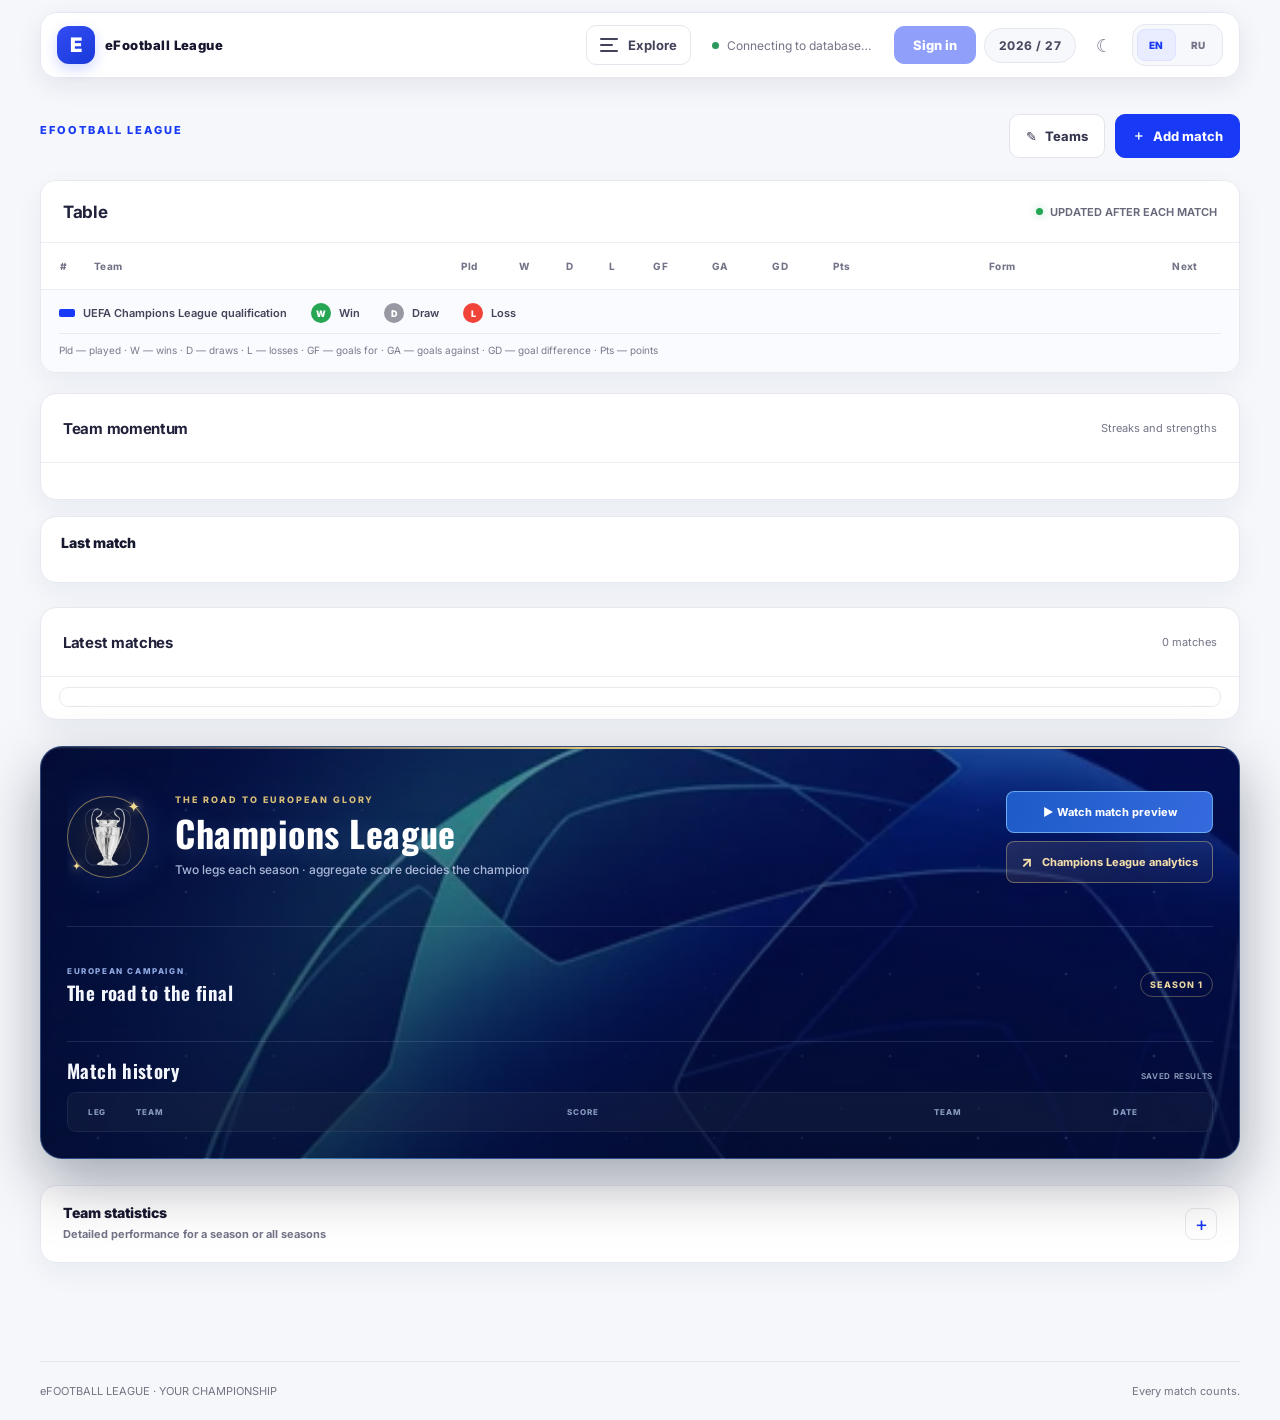
==== commit d0a1e4be: "upd lc" ====
--- a/index.html
+++ b/index.html
@@ -26,6 +26,7 @@
                         <a href="cards.html" data-i18n="dbLink">Card database</a>
                         <a href="global/global.html" data-i18n="globalLink">Team analytics</a>
                         <a href="global/global.html?competition=champions" data-i18n="championsLeagueStatsLink">Champions League analytics</a>
+                        <a href="#club-profiles" data-i18n="clubProfiles">Club profiles</a>
                         <a href="global/global.html#achievements" data-i18n="achievementsLink">Achievements</a>
                         <button type="button" id="myProfileButton" data-i18n="myProfile">My profile</button>
                         <button type="button" id="friendsButton" data-i18n="friendsLink">Friends</button>
@@ -384,15 +385,17 @@
                 </div>
                 <div class="champions-league-entry" id="championsLeagueEntry"></div>
                 <div class="champions-proposals" id="championsLeagueProposals"></div>
-                <section class="club-profiles" aria-labelledby="clubProfilesTitle">
-                    <div class="ucl-section-heading ucl-clubs-heading">
-                        <div>
-                            <p class="ucl-section-kicker" data-i18n="championsClubhouse">CLUB HONOURS</p>
-                            <h3 id="clubProfilesTitle" data-i18n="clubProfiles">Club profiles</h3>
-                        </div>
-                    </div>
-                    <div class="club-profile-list" id="clubProfileList"></div>
-                </section>
+            </section>
+
+            <section class="club-profiles" id="clubProfilesSection" aria-labelledby="clubProfilesTitle" hidden>
+                <a class="club-shelf-back" href="#home" data-i18n="clubBack">← Back to league</a>
+                <div class="club-shelf-heading">
+                    <p data-i18n="championsClubhouse">CLUB HONOURS</p>
+                    <h1 id="clubProfilesTitle" data-i18n="clubProfiles">Club profiles</h1>
+                    <span data-i18n="clubShelfIntro">Choose a club to explore its trophy shelf and history.</span>
+                </div>
+                <p class="club-shelf-error" id="clubShelfError" role="status" hidden></p>
+                <div class="club-profile-list" id="clubProfileList"></div>
             </section>
 
             <details class="team-stats-panel panel">
--- a/css/style.css
+++ b/css/style.css
@@ -4894,7 +4894,17 @@
 .champions-proposal-row { display: flex; flex-wrap: wrap; align-items: center; justify-content: space-between; gap: 12px; margin: 12px 0; padding: 14px; border: 1px solid rgba(232,201,120,.27); border-radius: 10px; background: rgba(232,201,120,.06); }
 .champions-proposal-row > span { flex: 1 1 250px; color: #e0e7f6; font: 600 11px/1.5 Inter,sans-serif; }
 .champions-proposal-row .proposal-actions { display: flex; flex-wrap: wrap; gap: 8px; }
-.club-profiles { margin-top: 21px; padding-top: 19px; border-top: 1px solid rgba(201,216,255,.13); }
+.club-profiles { padding: clamp(20px, 4vw, 46px); border: 1px solid #dfe3ed; border-radius: 20px; background: linear-gradient(135deg, #f8f9ff, #ecf0f8); }
+.club-profiles[hidden] { display: none; }
+body.club-profiles-mode main > *:not(#clubProfilesSection) { display: none !important; }
+.club-shelf-back { display: inline-block; margin-bottom: 30px; color: #3349b8; font: 700 12px Inter,sans-serif; text-decoration: none; }
+.club-shelf-back:hover { text-decoration: underline; }
+.club-shelf-back:focus-visible, .club-profile-card:focus-visible { outline: 3px solid #647bff; outline-offset: 3px; }
+.club-shelf-heading { margin-bottom: 26px; }
+.club-shelf-heading p { color: #465dc4; font: 800 10px Inter,sans-serif; letter-spacing: .16em; }
+.club-shelf-heading h1 { margin: 8px 0; color: #1b2544; font: 700 clamp(28px, 4vw, 44px) Oswald,Inter,sans-serif; }
+.club-shelf-heading > span { color: #56617b; font: 500 13px/1.5 Inter,sans-serif; }
+.club-shelf-error { color: #9c2735; font: 650 12px/1.5 Inter,sans-serif; }
 .ucl-clubs-heading { margin-bottom: 12px; }
 .ucl-clubs-heading h3 { font-size: 17px; }
 .club-profile-list { display: grid; grid-template-columns: repeat(2, minmax(0, 1fr)); gap: 10px; }
@@ -4908,17 +4918,21 @@
 .club-profile-info > span { color: #9eacc9; font: 550 9px Inter,sans-serif; }
 .club-profile-awards { display: flex; flex-wrap: wrap; gap: 3px; }
 .club-profile-awards img { width: 22px; height: 22px; object-fit: contain; filter: drop-shadow(0 2px 3px rgba(0,0,0,.3)); }
-.club-profile-dialog { width: min(560px, calc(100% - 28px)); border: 1px solid rgba(166,190,255,.24); border-radius: 18px; background: linear-gradient(145deg,#142343,#0c1730); color: #f5f7ff; }
+.club-profile-dialog { width: min(760px, calc(100% - 28px)); max-height: min(85vh, 850px); border: 1px solid #8a7154; border-radius: 18px; background: linear-gradient(145deg,#29251f,#151a27); color: #f5f7ff; }
 .club-profile-dialog::backdrop { background: rgba(3,8,20,.78); backdrop-filter: blur(7px); }
 .club-profile-dialog .dialog-inner { padding: 22px; }
 .club-profile-dialog .dialog-header { margin-bottom: 18px; }
 .club-profile-dialog h2 { margin: 0; color: #fff; font: 700 22px Oswald,Inter,sans-serif; }
 .club-profile-dialog .eyebrow { margin: 0 0 7px; color: #d7bc77; letter-spacing: .12em; font: 750 10px Inter,sans-serif; }
-.club-profile-trophy-grid { display: grid; grid-template-columns: repeat(auto-fill, minmax(145px, 1fr)); gap: 10px; }
-.club-profile-trophy { display: grid; justify-items: center; gap: 8px; padding: 16px 12px; border: 1px solid rgba(166,190,255,.17); border-radius: 12px; background: rgba(34,53,91,.55); text-align: center; }
-.club-profile-trophy img { width: 74px; height: 74px; object-fit: contain; }
+.club-profile-trophy-grid { display: grid; grid-template-columns: repeat(auto-fit, minmax(145px, 1fr)); gap: 20px 10px; padding: 18px; border: 8px solid #60452e; border-radius: 8px; background: repeating-linear-gradient(90deg, #252019, #342c20 130px, #252019 260px); box-shadow: inset 0 4px 18px #100c09; }
+.club-profile-trophy { display: grid; align-content: end; justify-items: center; gap: 6px; min-height: 205px; padding: 14px 8px 12px; border-bottom: 9px solid #8e633b; background: radial-gradient(ellipse at 50% 35%, rgba(245,207,127,.17), transparent 65%); box-shadow: 0 8px 5px -5px #0e0a07; text-align: center; }
+.club-profile-trophy img { width: 100px; height: 100px; object-fit: contain; filter: drop-shadow(0 6px 6px rgba(0,0,0,.65)); }
 .club-profile-trophy strong { color: #f3e5bf; font: 700 12px/1.4 Inter,sans-serif; }
 .club-profile-trophy span, .club-profile-empty { color: #aab8d4; font: 550 12px Inter,sans-serif; }
+html[data-color-mode="dark"] .club-profiles { background: #192238; border-color: #3a4964; }
+html[data-color-mode="dark"] .club-shelf-heading h1 { color: #f3f5ff; }
+html[data-color-mode="dark"] .club-shelf-heading > span { color: #bdc9df; }
+html[data-color-mode="dark"] .club-shelf-heading p, html[data-color-mode="dark"] .club-shelf-back { color: #afbdff; }
 @media (max-width: 760px) {
   .champions-league-panel { padding-right: 17px; padding-left: 17px; }
   .ucl-masthead { grid-template-columns: 68px minmax(0,1fr); gap: 13px; padding: 18px 0; }
